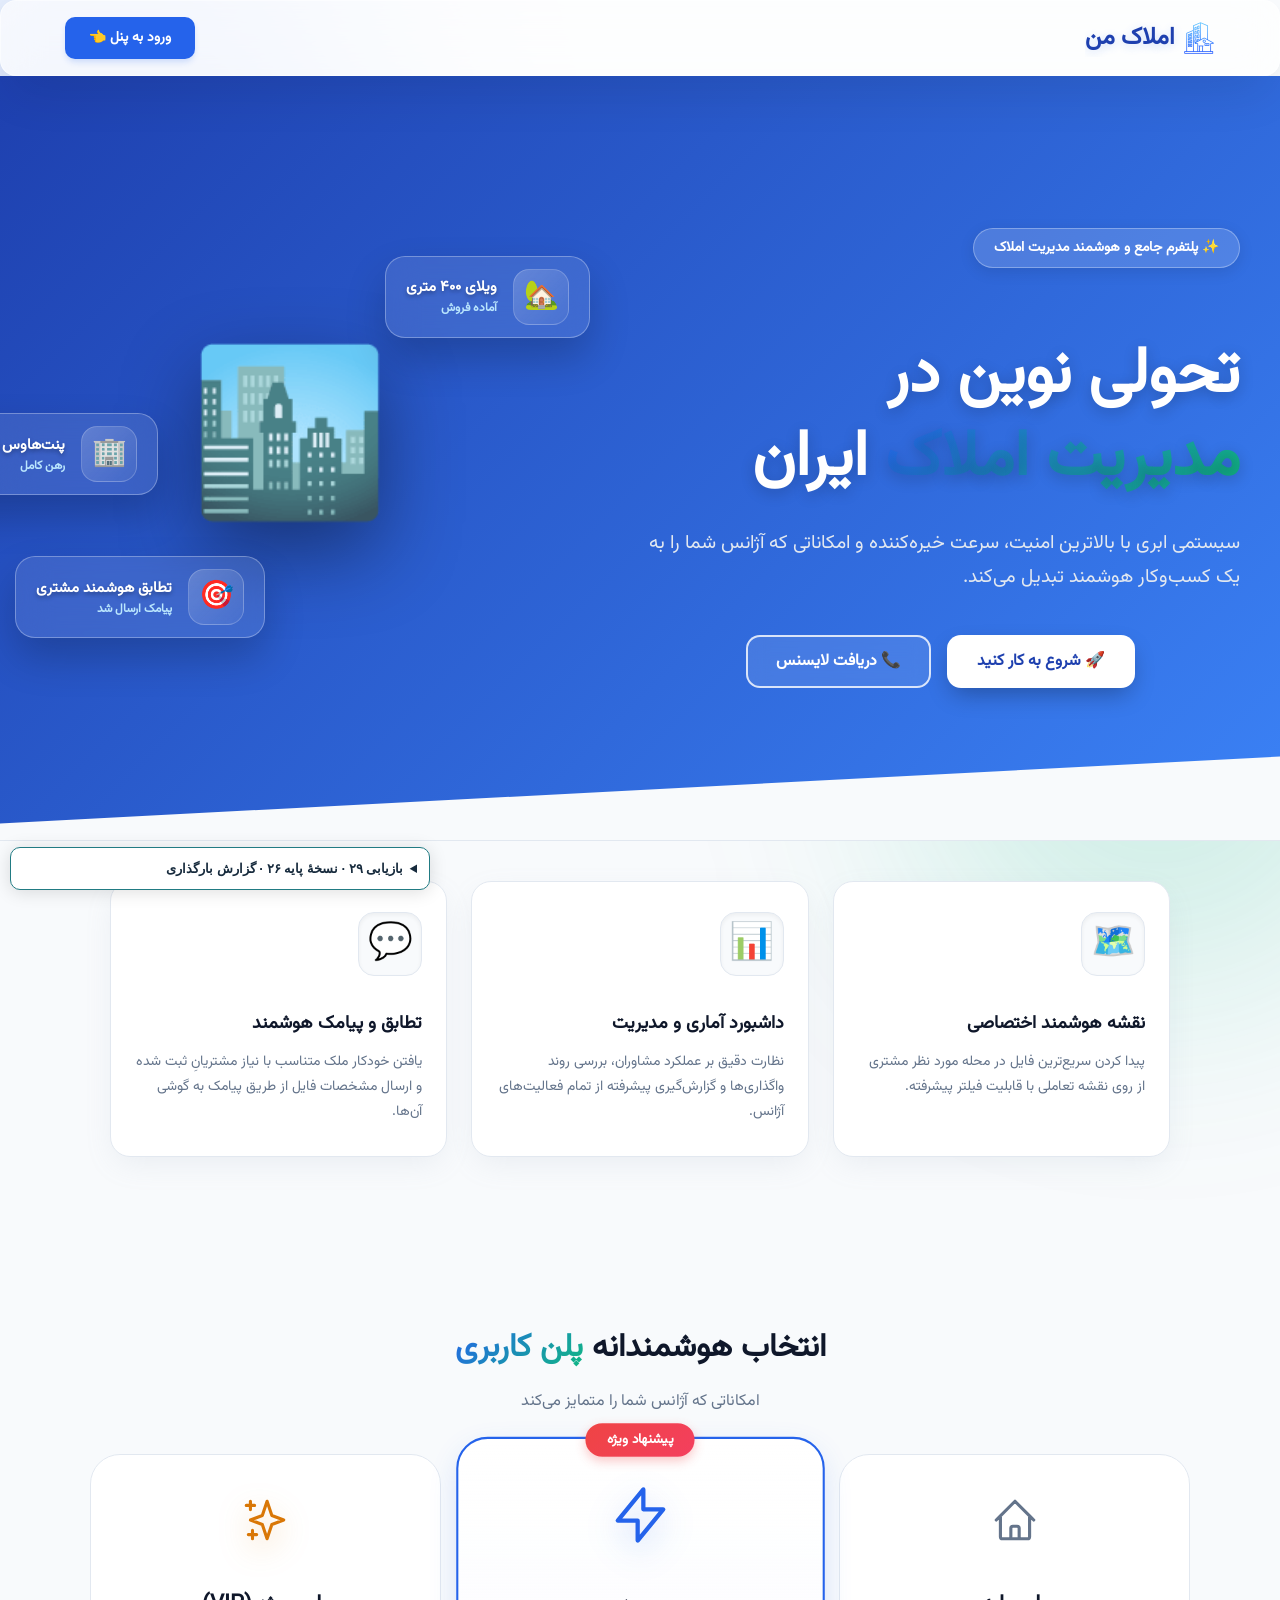
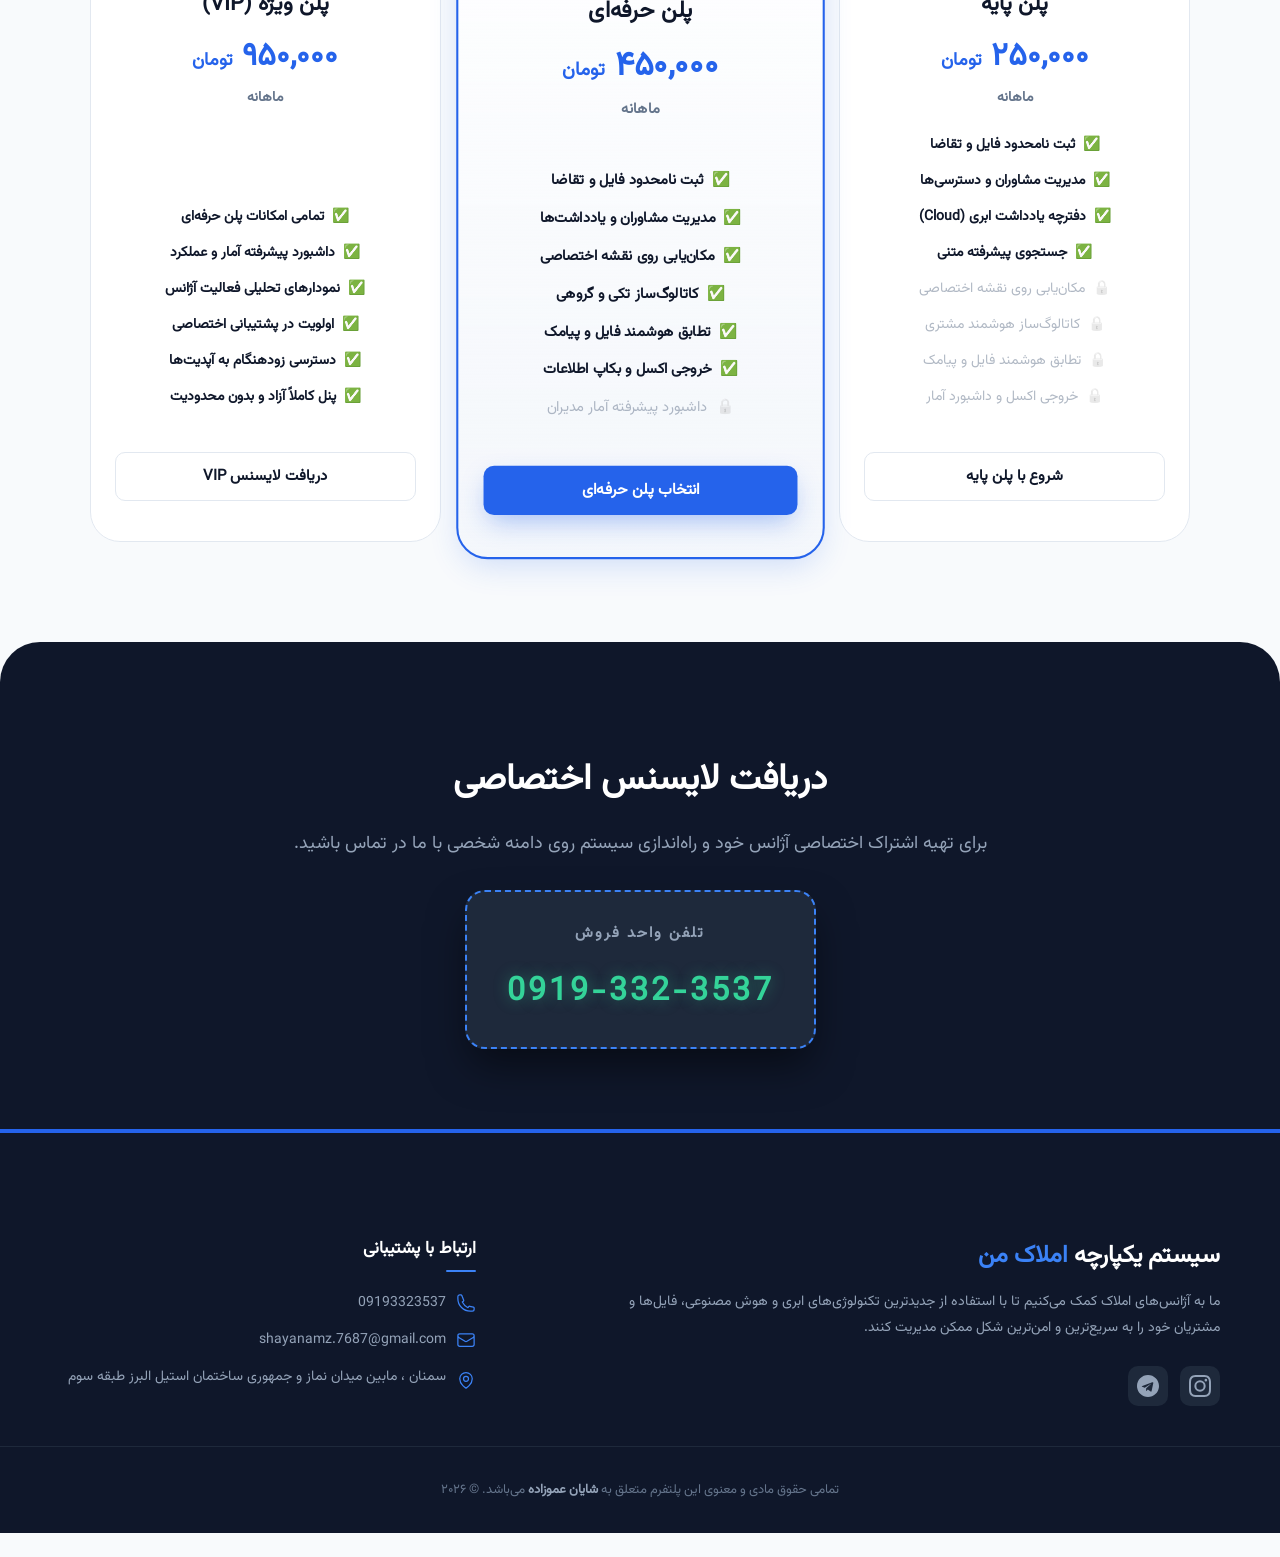
==== src/recover29.html @ f6b8687f "fix(recovery): restore fix26 and unblock startup from optional map resources Co-authored-by: arena-a" ====
<!DOCTYPE html>
<html lang="fa" dir="rtl">
<head>
    <meta charset="UTF-8">
    <meta name="viewport" content="width=device-width, initial-scale=1.0, maximum-scale=1.0, user-scalable=no">
    <title>املاک من — بازیابی ۲۹</title>
    <meta name="amlak-build" content="fix29-baseline26">
    <script>
/* Recovery 29: diagnostic boot support only. No server data or credentials are logged. */
(function () {
    'use strict';
    var backendVerified = false, messages = [], seen = {}, memory = {localStorage: {}, sessionStorage: {}}, mapPromise = null, mapRetryAt = 0;
    function clean(value) {
        return String(value || '').replace(/(?:sk-or-v\d-|hf_)[A-Za-z0-9_-]+/g, '[redacted]')
            .replace(/Bearer\s+[^\s]+/gi, 'Bearer [redacted]').replace(/eyJ[A-Za-z0-9_.-]{40,}/g, '[token redacted]').slice(0, 280);
    }
    function draw() {
        var out = document.getElementById('recovery29-log');
        if (out) out.textContent = (backendVerified ? 'نسخهٔ تازهٔ API بازیابی هم تأیید شد.\n' : '') + (messages.length ? messages.join('\n') : 'نسخهٔ بازیابی ۲۹ بارگذاری شده است. اگر خطایی رخ دهد، اینجا نمایش داده می‌شود.');
    }
    function report(value) {
        var message = clean(value);
        if (!message || seen[message]) return;
        seen[message] = true; messages.push(message); if (messages.length > 12) messages.shift();
        draw();
        var panel = document.getElementById('recovery29-panel'); if (panel) panel.open = true;
    }
    function store(area) {
        return {
            getItem: function (key) {
                if (Object.prototype.hasOwnProperty.call(memory[area], key)) return memory[area][key];
                try { return window[area].getItem(key); } catch (error) { report('حافظهٔ مرورگر در دسترس نیست؛ صفحه بدون آن ادامه می‌دهد.'); return null; }
            },
            setItem: function (key, value) {
                memory[area][key] = String(value);
                try { window[area].setItem(key, String(value)); } catch (error) { report('ذخیرهٔ مرورگر پر یا مسدود است؛ اطلاعات دریافتی همچنان نمایش داده می‌شود.'); }
            },
            removeItem: function (key) {
                memory[area][key] = null;
                try { window[area].removeItem(key); } catch (error) { report('حذف نشست مرورگر انجام نشد.'); }
            }
        };
    }
    var local = store('localStorage'), session = store('sessionStorage');
    function readObject(area, key) {
        var raw = (area === 'local' ? local : session).getItem(key);
        if (!raw) return null;
        try { var value = JSON.parse(raw); return value && typeof value === 'object' && !Array.isArray(value) ? value : null; }
        catch (error) { report('قالب نشست ذخیره‌شده نامعتبر بود؛ بدون پاک کردن داده‌ها، ورود دوباره لازم است.'); return null; }
    }
    function resource(kind, url, label) {
        return new Promise(function (resolve, reject) {
            var element = document.createElement(kind === 'css' ? 'link' : 'script'), settled = false;
            element.setAttribute('data-recovery29', 'managed');
            if (kind === 'css') { element.rel = 'stylesheet'; element.href = url; }
            else { element.async = true; element.src = url; }
            var timer = setTimeout(function () { finish(new Error('دریافت ' + label + ' طول کشید؛ بقیهٔ سایت مستقل از آن فعال می‌ماند.')); }, 10000);
            function finish(error) {
                if (settled) return; settled = true; clearTimeout(timer);
                if (error) { element.remove(); reject(error); } else resolve();
            }
            element.onload = function () { finish(); };
            element.onerror = function () { finish(new Error(label + ' دریافت نشد؛ بقیهٔ سایت مستقل از آن فعال می‌ماند.')); };
            document.head.appendChild(element);
        });
    }
    function optionalAssets() {
        // None of these resources may block parsing or the first visible page.
        Promise.all([
            resource('css', 'assets/jalalidatepicker.min.css?v=fix29', 'ظاهر تقویم'),
            resource('js', 'assets/jalalidatepicker.min.js?v=fix29', 'تقویم')
        ]).then(function () {
            if (window.jalaliDatepicker) window.jalaliDatepicker.startWatch({time: false, hasSecond: false});
        }).catch(function (error) { report(error.message); });
        resource('js', 'assets/chart.umd.js?v=fix29', 'نمودارها').then(function () {
            if (typeof window.renderDashboard === 'function') window.renderDashboard();
        }).catch(function (error) { report(error.message); });
    }
    function loadMap() {
        if (api.mapReady) return Promise.resolve();
        if (mapPromise) return mapPromise;
        if (Date.now() < mapRetryAt) return Promise.reject(new Error('سرویس نقشه در دسترس نیست؛ کمی بعد دوباره تلاش کنید.'));
        mapPromise = Promise.all([
            resource('css', 'https://static.neshan.org/sdk/leaflet/v1.9.4/neshan-sdk/v1.0.8/index.css', 'ظاهر نقشه'),
            resource('js', 'https://static.neshan.org/sdk/leaflet/v1.9.4/neshan-sdk/v1.0.8/index.js', 'سرویس نقشه')
        ]).then(function () {
            if (!window.L || !window.L.Map) throw new Error('سرویس نقشه آماده نیست.');
            api.mapReady = true;
        }).catch(function (error) { mapPromise = null; mapRetryAt = Date.now() + 60000; report(error.message); throw error; });
        return mapPromise;
    }
    function fetchText(url, options, action) {
        var limited = ['getData', 'loginManager', 'loginConsultant'].indexOf(action) !== -1;
        var controller = limited && typeof AbortController !== 'undefined' ? new AbortController() : null;
        if (controller) options.signal = controller.signal;
        var timer = controller ? setTimeout(function () { controller.abort(); }, 15000) : null;
        return fetch(url, options).then(function (response) {
            if (!response.ok) report('درخواست ' + action + ' → HTTP ' + response.status);
            if (response.headers.get('X-Amlak-Recovery') === 'fix29-baseline26') { backendVerified = true; draw(); }
            else if (response.ok) report('نشان نسخهٔ API بازیابی دریافت نشد؛ مسیر فایل جدید را بررسی کنید.');
            return response.text().then(function (text) { return {response: response, text: text}; });
        }).catch(function (error) {
            var reason = error && error.name === 'AbortError' ? 'سرور در ۱۵ ثانیه پاسخ کامل نداد.' : 'ارتباط با API برقرار نشد.';
            report(action + ': ' + reason);
            throw new Error(reason);
        }).finally(function () { if (timer) clearTimeout(timer); });
    }
    var api = window.AmlakRecovery = {report: report, local: local, session: session, readObject: readObject,
        optionalAssets: optionalAssets, loadMap: loadMap, mapReady: false, fetchText: fetchText};
    window.addEventListener('error', function (event) {
        if (event.message) report('خطای اجرای صفحه: ' + event.message);
        else if (event.target && event.target.getAttribute && event.target.getAttribute('data-recovery29') !== 'managed' && (event.target.tagName === 'SCRIPT' || (event.target.tagName === 'LINK' && event.target.rel === 'stylesheet'))) report('یکی از فایل‌های رابط دریافت نشد.');
    }, true);
    window.addEventListener('unhandledrejection', function (event) { report('خطای راه‌اندازی: ' + (event.reason && event.reason.message || event.reason)); });
    document.addEventListener('DOMContentLoaded', function () {
        draw();
        var button = document.getElementById('recovery29-copy');
        if (button) button.addEventListener('click', function () {
            var text = 'fix29 / baseline fix26\n' + location.pathname + '\n' + messages.join('\n');
            if (navigator.clipboard && navigator.clipboard.writeText) navigator.clipboard.writeText(text).catch(function () { report('گزارش را با عکس صفحه بفرستید.'); });
            else report('گزارش را با عکس صفحه بفرستید.');
        });
    });
})();

    </script>
    
    <!-- ⚡ اتصال به شناسنامه اپلیکیشن (PWA) -->
    <link rel="manifest" href="manifest.json" crossorigin="use-credentials">
    <!-- fix29: optional resource loaded without blocking startup -->
    <!-- fix29: optional resource loaded without blocking startup -->
    <!-- <link rel="stylesheet" href="https://cdnjs.cloudflare.com/ajax/libs/leaflet/1.9.4/leaflet.min.css" /> -->
    <!-- <script src="https://cdnjs.cloudflare.com/ajax/libs/leaflet/1.9.4/leaflet.min.js"></script> -->
    
    <!-- 🌐 اضافه شدن لینک فونت آنلاین (پشتیبان) برای اطمینان ۱۰۰٪ از لود شدن فونت زیبای وزیرمتن -->
    <!-- <link href="https://cdn.jsdelivr.net/gh/rastikerdar/vazirmatn@v33.0.0/Vazirmatn-font-face.css" rel="stylesheet" type="text/css" /> -->
<!-- ⚡ PWA & Apple iOS Meta Tags -->
    <meta name="theme-color" content="#1e40af">
    <meta name="apple-mobile-web-app-capable" content="yes">
    <meta name="apple-mobile-web-app-status-bar-style" content="black-translucent">
    <meta name="apple-mobile-web-app-title" content="املاک من">
    <link rel="apple-touch-icon" href="icon-192.png">
    <!--<link rel="stylesheet" href="style.css"> -->
    
    <!-- 🛡️ فراخوانی فونت ۱۰۰٪ لوکال (لینک‌های خارجی حذف شد) -->
    <style>
        @font-face {
            font-family: 'Vazirmatn';
            src: url('assets/Vazirmatn.woff2?v=fix29') format('woff2');
            font-weight: normal;
            font-style: normal;
            font-display: swap;
        }
    </style>
    
   <!-- <link rel="stylesheet" href="assets/leaflet.css" /> -->
    <!-- fix29: optional resource loaded without blocking startup -->

    <style>
        :root {
            --bg-body: #f8fafc; --bg-card: #ffffff; --text-main: #0f172a; --text-muted: #64748b;
            --border: #e2e8f0; --bg-input: #f1f5f9; --bg-header: #ffffff; --bg-nav: #ffffff;
            --bg-price: #f0fdf4; --border-price: #a7f3d0; --shadow-soft: rgba(148, 163, 184, 0.15);
            --primary: #2563eb; --primary-hover: #1d4ed8; --secondary: #10b981;
        }
        .dark {
            --bg-body: #0f172a; --bg-card: #1e293b; --text-main: #f8fafc; --text-muted: #94a3b8;
            --border: #334155; --bg-input: #0f172a; --bg-header: #1e293b; --bg-nav: #1e293b;
            --bg-price: #064e3b; --border-price: #047857; --shadow-soft: rgba(0, 0, 0, 0.4);
            --primary: #3b82f6; --primary-hover: #60a5fa; --secondary: #34d399;
        }
        * { box-sizing: border-box; -webkit-tap-highlight-color: transparent; }
        
        body, input, select, textarea, button { 
            font-family: 'Vazirmatn', Tahoma, system-ui, -apple-system, sans-serif !important; 
        }
        body { margin: 0; background: var(--bg-body); color: var(--text-main); transition: background-color 0.3s; padding-bottom: 90px; overflow-x: hidden; }
        
        .fade-in { animation: fadeIn 0.4s ease-out; }
        @keyframes fadeIn { from { opacity: 0; transform: translateY(15px); } to { opacity: 1; transform: translateY(0); } }
        .hidden { display: none !important; }
        /* ⚡ ارتفاع اجباری برای کادرهای نقشه تا نامرئی نمانند ⚡ */
#map {
    height: 350px !important;
    width: 100% !important;
    border-radius: 12px;
    margin: 15px 0;
    z-index: 1; /* جلوگیری از رفتن نقشه زیر مُدال */
    background-color: #f1f5f9;
}

#main-map-container {
    height: 65vh !important;
    min-height: 400px !important;
    width: 100% !important;
    border-radius: 12px;
    z-index: 1;
    background-color: #f1f5f9;
}
        /* =========================================
           🚀 لندینگ پیج (فوق مدرن و شیشه‌ای)
           ========================================= */
        .blob-bg { position: fixed; border-radius: 50%; filter: blur(120px); z-index: -1; opacity: 0.6; pointer-events: none; }
        .blob-1 { top: -10%; left: -10%; width: 500px; height: 500px; background: rgba(37, 99, 235, 0.3); }
        .blob-2 { bottom: -10%; right: -10%; width: 500px; height: 500px; background: rgba(16, 185, 129, 0.3); }
        
        .glass-panel { background: rgba(255, 255, 255, 0.7); backdrop-filter: blur(20px); -webkit-backdrop-filter: blur(20px); border: 1px solid rgba(255, 255, 255, 0.5); box-shadow: 0 25px 50px -12px rgba(0, 0, 0, 0.1); }
        .dark .glass-panel { background: rgba(30, 41, 59, 0.8); border: 1px solid rgba(255, 255, 255, 0.1); }
        .text-gradient { background: linear-gradient(135deg, #2563eb, #10b981); -webkit-background-clip: text; -webkit-text-fill-color: transparent; display: inline-block; }

        .landing-nav { display: flex; justify-content: space-between; align-items: center; padding: 16px 5%; position: sticky; top: 0; z-index: 50; flex-wrap: nowrap; gap: 10px; width: 100%; box-sizing: border-box; }
        .landing-nav .logo { font-size: clamp(16px, 4vw, 24px); font-weight: 900; color: #1e40af; display: flex; align-items: center; gap: 8px; text-shadow: 0 2px 10px rgba(37,99,235,0.2); white-space: nowrap; flex-shrink: 1; overflow: hidden; text-overflow: ellipsis; }
        .landing-nav .logo-icon { background: linear-gradient(135deg, #2563eb, #1e40af); color: white; width: 32px; height: 32px; border-radius: 10px; box-shadow: 0 4px 15px rgba(37,99,235,0.4); display: flex; align-items: center; justify-content: center; font-size: 16px; flex-shrink: 0; }
        
        .hero-section { min-height: 85vh; display: flex; align-items: center; justify-content: center; padding: 40px 20px; text-align: center; position: relative; background: linear-gradient(135deg, #1e40af 0%, #3b82f6 100%); overflow: hidden; }
        .hero-section::after { content: ''; position: absolute; bottom: -50px; left: 0; right: 0; height: 100px; background: var(--bg-body); transform: skewY(-3deg); }
        
        .hero-wrapper { display: flex; flex-direction: column; align-items: center; max-width: 1200px; width: 100%; margin: 0 auto; gap: 40px; z-index: 2; position: relative; }
        .hero-content { max-width: 600px; z-index: 2; color: white; }
        .hero-visuals { position: relative; width: 100%; max-width: 400px; height: 350px; display: flex; align-items: center; justify-content: center; margin-top: 20px; }
        
        @media (min-width: 992px) {
            .hero-wrapper { flex-direction: row; text-align: right; justify-content: space-between; }
            .hero-content { text-align: right; margin: 0; }
            .hero-buttons { justify-content: flex-start; }
            .hero-visuals { margin-top: 0; max-width: 500px; height: 450px; }
        }

        .real-estate-mockup { position: relative; width: 100%; height: 100%; display: flex; align-items: center; justify-content: center; }
        .mockup-center { position: relative; z-index: 2; animation: float 8s ease-in-out infinite; }
        .floating-badge { position: absolute; background: rgba(255,255,255,0.1); backdrop-filter: blur(16px); -webkit-backdrop-filter: blur(16px); border: 1px solid rgba(255,255,255,0.3); padding: 12px 20px; border-radius: 20px; display: flex; align-items: center; gap: 16px; color: white; box-shadow: 0 20px 40px rgba(0,0,0,0.2); z-index: 3; white-space: nowrap; }
        .badge-icon { font-size: 28px; background: linear-gradient(135deg, rgba(255,255,255,0.2), rgba(255,255,255,0.05)); width: 56px; height: 56px; display: flex; align-items: center; justify-content: center; border-radius: 16px; border: 1px solid rgba(255,255,255,0.2); }
        .badge-text { display: flex; flex-direction: column; text-align: right; }
        .badge-text strong { font-size: 15px; font-weight: 900; text-shadow: 0 2px 4px rgba(0,0,0,0.3); }
        .badge-text span { font-size: 12px; color: #bae6fd; font-weight: bold; }
        
        .badge-1 { top: 5%; right: -10%; }
        .badge-2 { bottom: 10%; left: -5%; }
        .badge-3 { top: 40%; left: -20%; }
        @media (max-width: 480px) {
            .badge-1 { top: 0%; right: -5%; transform: scale(0.85); }
            .badge-2 { bottom: 5%; left: 0%; transform: scale(0.85); }
            .badge-3 { top: 35%; left: -10%; transform: scale(0.85); }
        }
        
        .float-anim { animation: float 6s ease-in-out infinite; }
        .delay-1 { animation-delay: -2s; }
        .delay-2 { animation-delay: -4s; }
        @keyframes float { 0% { transform: translateY(0px); } 50% { transform: translateY(-15px); } 100% { transform: translateY(0px); } }

        .hero-badge { display: inline-flex; align-items: center; gap: 8px; padding: 8px 20px; border-radius: 30px; background: rgba(255, 255, 255, 0.15); border: 1px solid rgba(255, 255, 255, 0.3); color: #ffffff; font-weight: bold; font-size: 14px; margin-bottom: 24px; box-shadow: 0 4px 15px rgba(0,0,0,0.1); }
        .hero-content h1 { font-size: clamp(2.2rem, 5vw, 4rem); font-weight: 900; margin-bottom: 24px; line-height: 1.3; color: #ffffff; text-shadow: 0 4px 15px rgba(0,0,0,0.2); }
        .hero-content p { font-size: clamp(1rem, 3vw, 1.2rem); line-height: 1.8; margin-bottom: 40px; color: #e2e8f0; }
        .hero-buttons { display: flex; justify-content: center; gap: 16px; flex-wrap: wrap; }
        
        .btn-hero-primary { background: #ffffff; color: #1e40af; border: none; padding: 14px 30px; border-radius: 14px; font-size: 16px; font-weight: bold; cursor: pointer; transition: all 0.3s ease; box-shadow: 0 10px 25px -5px rgba(0, 0, 0, 0.3); display: inline-flex; align-items: center; justify-content: center; gap: 8px; white-space: nowrap !important; flex-shrink: 0; }
        .btn-hero-primary:hover { transform: translateY(-3px); box-shadow: 0 15px 30px -5px rgba(0, 0, 0, 0.4); background: #f8fafc; }
        .btn-hero-secondary { background: rgba(255, 255, 255, 0.1); color: #ffffff; border: 2px solid rgba(255, 255, 255, 0.8); padding: 12px 28px; border-radius: 14px; font-size: 16px; font-weight: bold; cursor: pointer; transition: all 0.3s ease; display: inline-flex; align-items: center; justify-content: center; gap: 8px; white-space: nowrap !important; flex-shrink: 0; backdrop-filter: blur(10px); }
        .btn-hero-secondary:hover { background: #ffffff; color: #1e40af; border-color: #ffffff; transform: translateY(-3px); }

        .feature-grid { display: grid; grid-template-columns: repeat(auto-fit, minmax(280px, 1fr)); gap: 24px; max-width: 1100px; margin: 40px auto 80px; padding: 0 20px; position: relative; z-index: 10; }
        .feature-card { background: var(--bg-card); padding: 30px 24px; border-radius: 20px; border: 1px solid var(--border); box-shadow: 0 10px 30px -5px var(--shadow-soft); transition: all 0.3s; text-align: right; }
        .feature-card:hover { transform: translateY(-8px); box-shadow: 0 20px 40px -5px var(--shadow-soft); border-color: rgba(37,99,235,0.3); }
        .feature-card .f-icon { font-size: 36px; margin-bottom: 16px; display: inline-flex; align-items: center; justify-content: center; background: #f8fafc; width: 64px; height: 64px; border-radius: 16px; box-shadow: inset 0 2px 4px rgba(0,0,0,0.05); border: 1px solid var(--border); }
        .feature-card h3 { font-size: 18px; font-weight: 800; color: var(--text-main); margin-bottom: 12px; }
        .feature-card p { font-size: 14px; color: var(--text-muted); line-height: 1.8; margin: 0; }
        .contact-section { padding: 80px 20px; text-align: center; background: #0f172a; color: white; border-radius: 40px 40px 0 0; position: relative; }
        .contact-card { display: inline-block; margin-top: 30px; padding: 30px 40px; background: #1e293b; border: 2px dashed #3b82f6; border-radius: 20px; box-shadow: 0 20px 40px -5px rgba(0,0,0,0.5); transition: 0.3s; }
        .contact-card:hover { transform: scale(1.05); border-color: #10b981; }
        .phone-number { font-size: clamp(24px, 6vw, 32px); font-weight: 900; color: #34d399; letter-spacing: 3px; display: inline-block; margin-top: 10px; text-shadow: 0 0 15px rgba(52,211,153,0.4); white-space: nowrap; direction: ltr; }

        /* =========================================
           🛠️ استایل‌های داخل پنل (استاندارد و حرفه‌ای)
           ========================================= */
        .btn-modern { width: 100%; background: var(--primary); color: white; border: none; padding: 12px 20px; border-radius: 10px; font-size: 15px; font-weight: bold; cursor: pointer; transition: all 0.2s ease; box-shadow: 0 4px 6px -1px rgba(37, 99, 235, 0.2); display: inline-flex; align-items: center; justify-content: center; gap: 8px; white-space: nowrap !important;}
        .btn-modern:hover { background: var(--primary-hover); transform: translateY(-1px); box-shadow: 0 6px 12px -2px rgba(37, 99, 235, 0.3); }
        .btn-modern-outline { background: transparent; color: var(--text-main); border: 1px solid var(--border); box-shadow: none; }
        .btn-modern-outline:hover { background: var(--bg-input); border-color: #cbd5e1; transform: translateY(-1px); }
        .btn-modern-success { background: var(--secondary); box-shadow: 0 4px 6px -1px rgba(16, 185, 129, 0.2); }
        .btn-modern-success:hover { background: #059669; box-shadow: 0 6px 12px -2px rgba(16, 185, 129, 0.3); }

        /* فرم‌های ورود */
        .auth-container { min-height: 100vh; display: flex; align-items: center; justify-content: center; padding: 20px; position: relative; z-index: 10; }
        .auth-card { padding: 32px 24px; border-radius: 20px; width: 100%; max-width: 420px; text-align: center; position: relative; z-index: 10; }
        .auth-logo { font-size: 48px; margin-bottom: 16px; display: inline-flex; background: transparent; box-shadow: none; padding: 0; width: 80px; height: 80px; justify-content: center; align-items: center; margin: 0 auto 16px auto;}
        .auth-tabs { display: flex; background: var(--bg-input); border-radius: 12px; padding: 6px; margin-bottom: 24px; border: 1px solid var(--border); }
        .auth-tab { flex: 1; padding: 10px; border: none; background: none; border-radius: 8px; font-weight: bold; font-size: 14px; color: var(--text-muted); cursor: pointer; transition: all 0.2s ease; }
        .auth-tab.active { background: var(--bg-card); color: var(--primary); box-shadow: 0 2px 6px var(--shadow-soft); }

        .form-group { margin-bottom: 16px; text-align: right; }
        .form-group label { display: block; font-size: 13px; color: var(--text-main); margin-bottom: 6px; font-weight: bold; }
        .input-wrapper { position: relative; width: 100%; }
        .input-icon { position: absolute; right: 12px; top: 50%; transform: translateY(-50%); font-size: 16px; opacity: 0.6; pointer-events: none; }
        
        input, select, textarea { 
            width: 100%; padding: 12px; border: 1px solid var(--border); border-radius: 10px; 
            background: var(--bg-input); color: var(--text-main); font-size: 14px; outline: none; transition: all 0.2s ease; 
        }
        .input-wrapper input, .input-wrapper select { padding-right: 36px !important; padding-left: 12px !important; }
        input:focus, select:focus, textarea:focus { border-color: var(--primary); background: var(--bg-card); box-shadow: 0 0 0 3px rgba(37, 99, 235, 0.1); }
        input[type=number]::-webkit-inner-spin-button { -webkit-appearance: none; margin: 0; }
        input::placeholder, textarea::placeholder { letter-spacing: normal !important; font-family: 'Vazirmatn', Tahoma, sans-serif !important; }

        /* هدر اصلی برنامه */
        header { background: rgba(255,255,255,0.9); backdrop-filter: blur(10px); -webkit-backdrop-filter: blur(10px); border-bottom: 1px solid var(--border); position: sticky; top: 0; z-index: 40; }
        .dark header { background: rgba(15,23,42,0.9); border-bottom: 1px solid rgba(255,255,255,0.1); }
        .header-content { display: flex; justify-content: space-between; align-items: center; max-width: 1200px; margin: 0 auto; padding: 12px 16px; }
        .header-title { font-size: 18px; font-weight: bold; color: var(--text-main); margin: 0; display: flex; align-items: center; gap: 8px; }
        .agency-badge { background: var(--bg-input); border: 1px solid var(--border); padding: 4px 12px; border-radius: 8px; display: flex; flex-direction: column; align-items: flex-start; }
        .icon-btn { background: transparent; border: none; color: var(--text-main); width: 36px; height: 36px; border-radius: 10px; display: flex; align-items: center; justify-content: center; cursor: pointer; font-size: 16px; transition: 0.2s; flex-shrink: 0; }
        .icon-btn:hover { background: var(--border); transform: translateY(-1px); }
        .header-actions { display: flex !important; flex-direction: row !important; gap: 10px; align-items: center; flex-wrap: nowrap !important; justify-content: flex-end; }

        /* منوی پایین */
        nav { position: fixed; bottom: 0; left: 0; right: 0; background: rgba(255,255,255,0.95); backdrop-filter: blur(10px); border-top: 1px solid var(--border); z-index: 40; padding-bottom: env(safe-area-inset-bottom); }
        .dark nav { background: rgba(30,41,59,0.95); }
        .nav-container { display: flex; justify-content: space-around; align-items: flex-end; padding: 8px 2px; max-width: 800px; margin: 0 auto; gap: 2px; }
        .nav-item { flex: 1; min-width: 0; display: flex; flex-direction: column; align-items: center; justify-content: flex-end; background: none; border: none; color: var(--text-muted); padding: 6px 0; border-radius: 12px; transition: 0.2s; cursor: pointer; }
        .nav-item span.icon { font-size: 20px; margin-bottom: 4px; transition: transform 0.2s; display: flex; flex-direction: row; white-space: nowrap; justify-content: center; }
        .nav-item span.text { font-size: 10px; font-weight: bold; white-space: nowrap; letter-spacing: -0.5px; }
        .nav-item.active { color: var(--primary); }
        .nav-item.active span.icon { transform: translateY(-2px); }
      /* دکمه شناور مرکزی (FAB) */
        .nav-fab { width: 56px; height: 56px; background: linear-gradient(135deg, var(--primary), var(--secondary)); border-radius: 50%; display: flex; align-items: center; justify-content: center; box-shadow: 0 10px 20px rgba(37,99,235,0.4); transform: translateY(-20px); border: 4px solid var(--bg-card); transition: 0.3s; flex-shrink: 0; margin: 0 auto; }
        .nav-fab:hover { transform: translateY(-22px) scale(1.05); box-shadow: 0 15px 25px rgba(37,99,235,0.5); }
        .nav-fab span { font-size: 24px !important; margin: 0 !important; color: white !important;}
        
        /* ⚡ منوی افزودن (حالت پیش‌فرض برای گوشی: کشویی از پایین) */
        .action-sheet { 
            background: var(--bg-card); 
            position: absolute; 
            bottom: 0; 
            left: 0; 
            right: 0; 
            width: 100%;
            margin: 0;
            border-radius: 24px 24px 0 0; 
            padding: 24px; 
            box-shadow: 0 -10px 40px rgba(0,0,0,0.1); 
            transform: translateY(100%); 
            opacity: 1;
            transition: all 0.3s cubic-bezier(0.175, 0.885, 0.32, 1.275); 
            z-index: 1000; 
        }
        .modal-overlay.show-sheet .action-sheet { 
            transform: translateY(0); 
        }

        /* ⚡ استایل مخصوص دسکتاپ ویندوز/لپ‌تاپ (وسط‌چین و شیک) */
        @media (min-width: 768px) {
            .action-sheet { 
                position: relative; 
                width: 90%; 
                max-width: 420px; 
                border-radius: 24px; 
                box-shadow: 0 20px 50px rgba(0,0,0,0.2); 
                transform: scale(0.9) translateY(20px); 
                opacity: 0;
            }
            .modal-overlay.show-sheet .action-sheet { 
                transform: scale(1) translateY(0); 
                opacity: 1;
            }
        }

        /* لایوت‌های داخلی */
        .app-container { display: flex; flex-direction: column; padding: 16px; max-width: 1200px; margin: 0 auto; min-height: calc(100vh - 70px); }
        main { flex: 1 1 0%; width: 100%; min-width: 0; display: flex; flex-direction: column; }
        .form-card { background: var(--bg-card); border-radius: 16px; padding: 20px; box-shadow: 0 2px 8px rgba(0,0,0,0.04); border: 1px solid var(--border); margin: 0 auto 24px; max-width: 800px; width: 100%; }
        .tools-card { background: var(--bg-card); padding: 16px; border-radius: 16px; box-shadow: 0 2px 8px rgba(0,0,0,0.04); border: 1px solid var(--border); margin-bottom: 20px; }
        
        /* کارت‌های املاک */
        #properties-container, #demands-container, #guest-search-container, #guest-agencies-container { display: grid; grid-template-columns: 1fr; gap: 16px; }
        .property-card { background: var(--bg-card); border-radius: 16px; border: 1px solid var(--border); overflow: hidden; box-shadow: 0 2px 8px rgba(0,0,0,0.04); transition: 0.3s; display: flex; flex-direction: column; }
        .property-card:hover { transform: translateY(-3px); box-shadow: 0 8px 16px rgba(0,0,0,0.08); border-color: rgba(37,99,235,0.2); }
        .property-card.sold { opacity: 0.75; filter: grayscale(20%); }
        .property-card.vip-card { border: 2px solid #fbbf24; box-shadow: 0 4px 12px rgba(251, 191, 36, 0.15); }
        .card-header { background: var(--bg-input); padding: 12px 16px; border-bottom: 1px solid var(--border); display: flex; justify-content: space-between; align-items: center; flex-wrap: wrap; gap:8px;}
        .tags-container { display: flex; gap: 6px; flex-wrap: wrap; align-items: center; }
        .tag { padding: 4px 8px; border-radius: 6px; font-size: 11px; font-weight: bold; }
        .tag-sell { background: #dcfce7; color: #166534; }
        .tag-rent { background: #e0e7ff; color: #4338ca; }
        .tag-exchange { background: #fef08a; color: #854d0e; }
        .tag-partner { background: #ffedd5; color: #9a3412; }
        .tag-status-sold { background: #fee2e2; color: #991b1b; }
        .tag-demand { background: #e0f2fe; color: #0369a1; }
        .tag-vip { background: #fef3c7; color: #b45309; }
        
        .card-actions { display: flex; gap: 8px; flex-wrap: wrap; justify-content: flex-end;}
        .action-btn { background: var(--bg-card); color: var(--text-muted); border: 1px solid transparent; font-size: 16px; cursor: pointer; padding: 8px 12px; border-radius: 10px; transition: all 0.2s ease; display: flex; align-items: center; justify-content: center; box-shadow: 0 2px 5px var(--shadow-soft); font-family: 'Vazirmatn', sans-serif;}
        .action-btn:hover { background: var(--bg-input); border-color: var(--border); color: var(--primary); transform: translateY(-2px); box-shadow: 0 5px 10px var(--shadow-soft);}
        
        .card-body { padding: 16px; display: flex; flex-direction: column; flex: 1; }
        .card-title { font-size: 16px; font-weight: bold; margin: 0 0 12px 0; color: var(--text-main); display: flex; align-items: center; justify-content: space-between; gap: 8px; flex-wrap: wrap;}
        .card-meta { font-size: 12px; color: var(--text-muted); display: flex; gap: 8px; margin-bottom: 16px; flex-wrap: wrap; }
        .card-meta span { background: var(--bg-input); padding: 4px 8px; border-radius: 6px; border: 1px solid var(--border); font-weight: bold; }
        .card-prices { background: var(--bg-price); padding: 12px; border-radius: 10px; border: 1px dashed var(--border-price); margin-bottom: 16px; }
        .price-line { display: flex; justify-content: space-between; margin-bottom: 8px; font-size: 13px; font-weight: bold; }
        .price-value { color: var(--primary); font-size: 15px; font-weight: 900; }
        .card-desc { font-size: 13px; color: var(--text-muted); background: var(--bg-input); padding: 12px; border-radius: 8px; border: 1px solid var(--border); line-height: 1.6; margin-bottom: 12px; }

        .empty-state { display: flex !important; flex-direction: column !important; align-items: center !important; justify-content: center !important; text-align: center !important; padding: 60px 20px; color: var(--text-muted); grid-column: 1 / -1 !important; width: 100% !important; margin: 0 auto; }
        .empty-state span { font-size: 56px; margin-bottom: 16px; opacity: 0.5; display: block; }

        /* پاپ‌آپ‌ها */
        .modal-overlay { position: fixed; inset: 0; background: rgba(15, 23, 42, 0.7); backdrop-filter: blur(4px); display: flex; align-items: center; justify-content: center; z-index: 100; }
        .modal-box { background: var(--bg-card); border-radius: 20px; width: 90%; max-width: 400px; padding: 24px; box-shadow: 0 20px 25px -5px rgba(0,0,0,0.3); border: 1px solid var(--border); }
        .modal-title { font-size: 18px; font-weight: bold; color: var(--text-main); margin: 0 0 12px 0; display: flex; align-items: center; gap: 8px; }
        
        .gallery-modal { background: rgba(15, 23, 42, 0.95); flex-direction: column; z-index: 1000; }
        .gallery-img-container { flex: 1; display: flex; align-items: center; justify-content: center; width: 100%; padding: 20px; }
        .gallery-img-container img { max-width: 100%; max-height: 80vh; border-radius: 12px; object-fit: contain; box-shadow: 0 10px 30px rgba(0,0,0,0.5); }
        .gallery-controls { display: flex; gap: 20px; padding: 20px; width: 100%; justify-content: center; background: rgba(0,0,0,0.5); }
        .btn-gallery-close { position: absolute; top: 20px; right: 20px; background: rgba(255,255,255,0.1); border: none; color: white; font-size: 30px; width: 45px; height: 45px; border-radius: 50%; cursor: pointer; display: flex; align-items: center; justify-content: center; transition: 0.2s; }
        .btn-gallery-close:hover { background: #ef4444; transform: rotate(90deg); }

        .toast { position: fixed; bottom: 90px; left: 50%; transform: translateX(-50%) translateY(100px); background: #1e293b; color: white; padding: 12px 24px; border-radius: 20px; font-size: 13px; font-weight: bold; opacity: 0; transition: 0.4s cubic-bezier(0.68, -0.55, 0.265, 1.55); z-index: 9999; box-shadow: 0 10px 15px rgba(0,0,0,0.2); border: 1px solid #334155; }
        .toast.show { transform: translateX(-50%) translateY(0); opacity: 1; }

        /* متفرقه فرم‌ها */
        .deal-group { display: flex; background: var(--bg-input); border: 1px solid var(--border); padding: 4px; border-radius: 10px; }
        .deal-btn { flex: 1; padding: 10px; border: none; background: none; border-radius: 8px; font-size: 13px; color: var(--text-muted); cursor: pointer; font-weight: bold; transition: 0.2s; }
        .deal-btn.active { background: var(--bg-card); color: var(--primary); box-shadow: 0 2px 4px var(--shadow-soft); }
        
        .checkbox-group { display: flex; gap: 16px; align-items: center; background: rgba(245, 158, 11, 0.05); padding: 12px; border-radius: 10px; border: 1px solid rgba(245, 158, 11, 0.2); margin-top: 8px; flex-wrap: wrap; }
        .checkbox-label { display: flex; align-items: center; gap: 8px; cursor: pointer; font-size: 14px; font-weight: bold; color: var(--text-main); user-select: none; }
        .checkbox-label input[type="checkbox"] { width: 18px; height: 18px; cursor: pointer; accent-color: var(--primary); margin: 0; }

        .card-images { display: flex; gap: 8px; overflow-x: auto; padding-bottom: 8px; margin-top: auto; }
        .card-images img { height: 70px; width: 70px; object-fit: cover; border-radius: 8px; border: 1px solid var(--border); flex-shrink: 0; cursor: pointer; transition: 0.2s;}
        .card-images img:hover { transform: scale(1.05); }

        .grid-2 { display: grid; grid-template-columns: 1fr; gap: 16px; margin-bottom: 16px; }
        .filters-grid { display: grid; grid-template-columns: repeat(auto-fit, minmax(140px, 1fr)); gap: 12px; margin-bottom: 16px; }

        @media (min-width: 640px) {
            .grid-2 { grid-template-columns: 1fr 1fr; }
            #properties-container, #demands-container, #guest-search-container { grid-template-columns: repeat(auto-fill, minmax(320px, 1fr)); }
            #guest-agencies-container { grid-template-columns: repeat(auto-fill, minmax(300px, 1fr)); }
            .form-card { padding: 24px; }
        }
        @media (min-width: 768px) {
            body { padding-bottom: 24px; }
            .app-container { flex-direction: row !important; align-items: flex-start; padding: 24px 16px; gap: 24px; }
            nav { position: sticky; top: 90px; width: 240px; background: var(--bg-card); border: 1px solid var(--border); border-radius: 16px; box-shadow: 0 4px 6px -1px var(--shadow-soft); padding: 16px; flex-shrink: 0; }
            .nav-container { flex-direction: column; gap: 8px; }
            .nav-item { flex-direction: row !important; justify-content: flex-start; align-items: center !important; padding: 12px 16px; gap: 12px; width: 100%; border-radius: 12px; }
            .nav-item span.icon { margin: 0; font-size: 20px; }
            .nav-item span.text { font-size: 14px; }
            main { width: auto; }
          /* ⚡ استایل اختصاصی دکمه افزودن برای ویندوز/دسکتاپ */
        #tab-add-center { flex: none !important; width: 100%; padding: 0 !important; margin: 16px 0; }
        .nav-fab { width: 100%; height: 48px; border-radius: 12px; transform: none; border: none; margin: 0; box-shadow: 0 4px 15px rgba(37, 99, 235, 0.3); }
        .nav-fab:hover { transform: translateY(-2px); box-shadow: 0 6px 20px rgba(37, 99, 235, 0.4); }
        .nav-fab::after { content: "افزودن فایل یا تقاضا"; color: white; font-size: 14px; font-weight: bold; margin-right: 8px; font-family: 'Vazirmatn', Tahoma, sans-serif; }
        }
      /* ⚡ استایل‌های لیست فشرده (Compact Mode) */
        .compact-card { padding: 16px; cursor: pointer; transition: 0.2s; display: flex; flex-direction: column; gap: 10px; border-right: 4px solid var(--primary); }
        .compact-card:hover { background: var(--bg-input); transform: translateX(-5px); }
        .compact-header { display: flex; justify-content: space-between; align-items: center; font-size: 14px; font-weight: 900; color: var(--text-main); }
        .compact-meta { font-size: 12px; color: var(--text-muted); display: flex; justify-content: space-between; font-weight: bold; }
    </style>
</head>
<body>
    <details id="recovery29-panel" style="position:fixed;left:10px;bottom:10px;z-index:20000;max-width:calc(100vw - 20px);width:420px;background:#fff;color:#172b3d;border:1px solid #217b83;border-radius:10px;padding:9px 12px;box-shadow:0 2px 18px #0002;font:13px/1.8 Tahoma,sans-serif;direction:rtl;">
        <summary style="cursor:pointer;font-weight:bold;">بازیابی ۲۹ · نسخهٔ پایه ۲۶ · گزارش بارگذاری</summary>
        <pre id="recovery29-log" style="white-space:pre-wrap;overflow-wrap:anywhere;max-height:190px;overflow:auto;font:12px/1.9 Tahoma,sans-serif;">در حال راه‌اندازی صفحه؛ این نسخه منتظر سرویس نقشه نمی‌ماند.</pre>
        <button id="recovery29-copy" type="button" style="padding:5px 10px;cursor:pointer;">کپی گزارش بدون اطلاعات حساب</button>
        <noscript>اجرای جاوااسکریپت مرورگر غیرفعال است.</noscript>
    </details>


    <div class="blob-bg blob-1"></div>
    <div class="blob-bg blob-2"></div>

    <!-- ⚡ لندینگ پیج -->
    <div id="landing-view" class="landing-container fade-in hidden">
        <nav class="landing-nav glass-panel">
            <div class="logo"><span class="logo-icon" style="background:transparent; box-shadow:none;"><img src="assets/logo.png" alt="logo" style="width:100%; height:100%; object-fit:contain;" onerror="this.onerror=null; this.parentNode.innerHTML='🏢';"></span> املاک من</div>
            <button onclick="goToAuth()" class="btn-modern" style="width: max-content; min-width: 130px; padding: 10px 20px; font-size: 14px; white-space: nowrap !important; flex-shrink: 0;">ورود به پنل 👈</button>
        </nav>
        
        <header class="hero-section">
            <div class="hero-wrapper">
                <div class="hero-content">
                    <div class="hero-badge">✨ پلتفرم جامع و هوشمند مدیریت املاک</div>
                    <h1>تحولی نوین در <span class="text-gradient">مدیریت املاک</span> ایران</h1>
                    <p>سیستمی ابری با بالاترین امنیت، سرعت خیره‌کننده و امکاناتی که آژانس شما را به یک کسب‌وکار هوشمند تبدیل می‌کند.</p>
                    <div class="hero-buttons">
                        <button onclick="goToAuth()" class="btn-hero-primary">🚀 شروع به کار کنید</button>
                        <button onclick="scrollToContact()" class="btn-hero-secondary">📞 دریافت لایسنس</button>
                    </div>
                </div>
                
                <div class="hero-visuals">
                    <div class="real-estate-mockup">
                        <div class="floating-badge badge-1 float-anim">
                            <div class="badge-icon">🏡</div>
                            <div class="badge-text">
                                <strong>ویلای ۴۰۰ متری</strong>
                                <span>آماده فروش</span>
                            </div>
                        </div>
                        <div class="floating-badge badge-2 float-anim delay-1">
                            <div class="badge-icon">🎯</div>
                            <div class="badge-text">
                                <strong>تطابق هوشمند مشتری</strong>
                                <span>پیامک ارسال شد</span>
                            </div>  
                       </div>
                        <div class="floating-badge badge-3 float-anim delay-2">
                            <div class="badge-icon">🏢</div>
                            <div class="badge-text">
                                <strong>پنت‌هاوس نیاوران</strong>
                                <span>رهن کامل</span>
                            </div>
                        </div>
                        <div class="mockup-center">
                            <span style="font-size: 160px; filter: drop-shadow(0 30px 40px rgba(0,0,0,0.4)); display: block; transform: translateY(-10px);">🏙️</span>
                        </div>
                    </div>
                </div>
            </div>
        </header>
        
        <div class="feature-grid">
            <div class="feature-card">
                <div class="f-icon">🗺️</div>
                <h3>نقشه هوشمند اختصاصی</h3>
                <p>پیدا کردن سریع‌ترین فایل در محله مورد نظر مشتری از روی نقشه تعاملی با قابلیت فیلتر پیشرفته.</p>
            </div>
            
            <div class="feature-card">
                <div class="f-icon">📊</div>
                <h3>داشبورد آماری و مدیریت</h3>
                <p>نظارت دقیق بر عملکرد مشاوران، بررسی روند واگذاری‌ها و گزارش‌گیری پیشرفته از تمام فعالیت‌های آژانس.</p>
            </div>
            
            <div class="feature-card">
                <div class="f-icon">💬</div>
                <h3>تطابق و پیامک هوشمند</h3>
                <p>یافتن خودکار ملک متناسب با نیاز مشتریانِ ثبت شده و ارسال مشخصات فایل از طریق پیامک به گوشی آن‌ها.</p>
            </div>
        </div>
<style>
.pricing-section { padding: 60px 20px; text-align: center; position: relative; z-index: 10; }
.pricing-grid { display: grid; grid-template-columns: repeat(auto-fit, minmax(280px, 1fr)); gap: 24px; max-width: 1100px; margin: 40px auto; align-items: stretch; }

/* 💎 کارت پایه با انیمیشن نرم */
.plan-card { 
    background: var(--bg-card); 
    padding: 40px 24px; 
    border-radius: 30px; 
    border: 1px solid var(--border); 
    position: relative; 
    transition: all 0.4s cubic-bezier(0.23, 1, 0.32, 1); 
    display: flex; 
    flex-direction: column; 
    align-items: center; 
}

/* ⚡ انیمیشن هاور نامحسوس برای پلن‌های غیرمحبوب */
.plan-card:not(.popular):hover { 
    transform: translateY(-8px); 
    box-shadow: 0 15px 30px -5px rgba(0, 0, 0, 0.6), 0 0 15px rgba(100, 116, 139, 0.15); 
    border-color: #475569; 
}

/* 👑 افکت طعمه و هاور برای پلن حرفه‌ای */
.plan-card.popular { 
    border: 2px solid var(--primary); 
    transform: scale(1.05); 
    box-shadow: 0 10px 30px -5px rgba(37, 99, 235, 0.2); 
    background: linear-gradient(180deg, var(--bg-card) 0%, rgba(37, 99, 235, 0.02) 100%);
    z-index: 2;
}

.plan-card.popular:hover { 
    transform: scale(1.08) translateY(-8px); 
    box-shadow: 0 25px 60px -10px rgba(37, 99, 235, 0.5); 
}

.plan-card:last-child:hover { 
    border-color: #d97706; 
    box-shadow: 0 20px 40px -10px rgba(217, 119, 6, 0.3); 
}

.plan-badge { 
    position: absolute; top: -15px; background: linear-gradient(135deg, #ef4444, #f43f5e); color: white; 
    padding: 6px 20px; border-radius: 20px; font-size: 13px; font-weight: 900; box-shadow: 0 4px 10px rgba(239, 68, 68, 0.3);
}

.plan-icon { margin-bottom: 20px; display: flex; justify-content: center; align-items: center; transition: transform 0.4s; }
.plan-card:hover .plan-icon { transform: rotate(5deg) scale(1.05); }

.plan-name { font-size: 22px; font-weight: 900; margin-bottom: 10px; color: var(--text-main); }
.plan-price { font-size: 32px; font-weight: 900; color: var(--primary); margin-bottom: 5px; }
.plan-period { font-size: 14px; color: var(--text-muted); margin-bottom: 25px; font-weight: bold; }

.plan-features { list-style: none; padding: 0; margin: 0 0 30px 0; text-align: center; width: 100%; margin-top: auto; }
.plan-features li { margin-bottom: 14px; font-size: 14px; color: var(--text-main); display: flex; align-items: center; justify-content: center; gap: 8px; font-weight: bold; }
.plan-features li::before { content: '✅'; font-size: 14px; color: #10b981; }
.plan-features li.disabled { color: var(--text-muted); opacity: 0.5; font-weight: normal; }
.plan-features li.disabled::before { content: '🔒'; filter: grayscale(100%); opacity: 0.5; }

/* انیمیشن ورودی کل بخش */
@keyframes fadeInSlideUp {
    0% { opacity: 0; transform: translateY(40px); }
    100% { opacity: 1; transform: translateY(0); }
}
.fade-in-section { animation: fadeInSlideUp 0.8s ease-out forwards; opacity: 0; }
</style>

<section id="pricing-section" class="pricing-section fade-in-section">
    <h2 style="font-size: 32px; font-weight: 900; margin-bottom: 10px;">انتخاب هوشمندانه <span class="text-gradient">پلن کاربری</span></h2>
    <p style="color: var(--text-muted); font-size: 16px;">امکاناتی که آژانس شما را متمایز می‌کند</p>

    <div class="pricing-grid">
        
        <div class="plan-card">
            <div class="plan-icon" style="color: #64748b;">
                <svg width="50" height="50" fill="none" stroke="currentColor" stroke-width="1.5" viewBox="0 0 24 24"><path stroke-linecap="round" stroke-linejoin="round" d="M3 12l2-2m0 0l7-7 7 7M5 10v10a1 1 0 001 1h3m10-11l2 2m-2-2v10a1 1 0 01-1 1h-3m-6 0a1 1 0 001-1v-4a1 1 0 011-1h2a1 1 0 011 1v4a1 1 0 001 1m-6 0h6"></path></svg>
            </div>
            <h3 class="plan-name">پلن پایه</h3>
            <div class="plan-price">۲۵۰,۰۰۰ <span style="font-size: 18px;">تومان</span></div>
            <div class="plan-period">ماهانه</div>
            <ul class="plan-features">
                <li>ثبت نامحدود فایل و تقاضا</li>
                <li>مدیریت مشاوران و دسترسی‌ها</li>
                <li>دفترچه یادداشت ابری (Cloud)</li>
                <li>جستجوی پیشرفته متنی</li>
                <li class="disabled">مکان‌یابی روی نقشه اختصاصی</li>
                <li class="disabled">کاتالوگ‌ساز هوشمند مشتری</li>
                <li class="disabled">تطابق هوشمند فایل و پیامک</li>
                <li class="disabled">خروجی اکسل و داشبورد آمار</li>
            </ul>
            <button onclick="scrollToContact()" class="btn-modern btn-modern-outline" style="width: 100%;">شروع با پلن پایه</button>
        </div>

        <div class="plan-card popular">
            <div class="plan-badge">پیشنهاد ویژه</div>
            <div class="plan-icon" style="color: #2563eb; filter: drop-shadow(0 10px 15px rgba(37,99,235,0.3));">
                <svg width="65" height="65" fill="none" stroke="currentColor" stroke-width="1.5" viewBox="0 0 24 24"><path stroke-linecap="round" stroke-linejoin="round" d="M13 10V3L4 14h7v7l9-11h-7z"></path></svg>
            </div>
            <h3 class="plan-name">پلن حرفه‌ای</h3>
            <div class="plan-price">۴۵۰,۰۰۰ <span style="font-size: 18px;">تومان</span></div>
            <div class="plan-period">ماهانه</div>
            <ul class="plan-features">
                <li>ثبت نامحدود فایل و تقاضا</li>
                <li>مدیریت مشاوران و یادداشت‌ها</li>
                <li><b>مکان‌یابی روی نقشه اختصاصی</b></li>
                <li><b>کاتالوگ‌ساز تکی و گروهی</b></li>
                <li><b>تطابق هوشمند فایل و پیامک</b></li>
                <li><b>خروجی اکسل و بکاپ اطلاعات</b></li>
                <li class="disabled">داشبورد پیشرفته آمار مدیران</li>
            </ul>
            <button onclick="scrollToContact()" class="btn-modern" style="width: 100%; box-shadow: 0 10px 25px -5px rgba(37, 99, 235, 0.4);">انتخاب پلن حرفه‌ای</button>
        </div>

        <div class="plan-card">
            <div class="plan-icon" style="color: #d97706; filter: drop-shadow(0 10px 15px rgba(217,119,6,0.3));">
                <svg width="50" height="50" fill="none" stroke="currentColor" stroke-width="1.5" viewBox="0 0 24 24"><path stroke-linecap="round" stroke-linejoin="round" d="M5 3v4M3 5h4M6 17v4m-2-2h4m5-16l2.286 6.857L21 12l-5.714 2.143L13 21l-2.286-6.857L5 12l5.714-2.143L13 3z"></path></svg>
            </div>
            <h3 class="plan-name">پلن ویژه (VIP)</h3>
            <div class="plan-price">۹۵۰,۰۰۰ <span style="font-size: 18px;">تومان</span></div>
            <div class="plan-period">ماهانه</div>
            <ul class="plan-features">
                <li><b>تمامی امکانات پلن حرفه‌ای</b></li>
                <li><b>داشبورد پیشرفته آمار و عملکرد</b></li>
                <li><b>نمودارهای تحلیلی فعالیت آژانس</b></li>
                <li>اولویت در پشتیبانی اختصاصی</li>
                <li>دسترسی زودهنگام به آپدیت‌ها</li>
                <li><b>پنل کاملاً آزاد و بدون محدودیت</b></li>
            </ul>
            <button onclick="scrollToContact()" class="btn-modern btn-modern-outline" style="width: 100%;">دریافت لایسنس VIP</button>
        </div>
    </div>
</section>

<script>
    document.addEventListener('DOMContentLoaded', function() {
        const cards = document.querySelectorAll('.plan-card'); // کلاس جاوااسکریپت رو با کارت‌ها هماهنگ کردم
        
        const observerOptions = {
            root: null,
            threshold: 0.25,
            rootMargin: '0px 0px -50px 0px'
        };

        if (typeof IntersectionObserver === 'undefined') { cards.forEach(card => card.classList.add('is-visible')); return; }
        const observer = new IntersectionObserver((entries, observer) => {
            entries.forEach(entry => {
                if (entry.isIntersecting) {
                    entry.target.classList.add('is-visible');
                    observer.unobserve(entry.target);
                }
            });
        }, observerOptions);

        cards.forEach(card => {
            observer.observe(card);
        });
    });
</script>
        <section id="contact-section" class="contact-section">
            <h2 style="font-size: 36px; margin-bottom: 20px; font-weight: 900;">دریافت لایسنس اختصاصی</h2>
            <p style="color: #94a3b8; font-size: 18px; max-width: 700px; margin: 0 auto; line-height: 1.8;">برای تهیه اشتراک اختصاصی آژانس خود و راه‌اندازی سیستم روی دامنه شخصی با ما در تماس باشید.</p>
            <div class="contact-card">
                <div style="font-size: 15px; color: #94a3b8; margin-bottom: 12px; font-weight: 800; letter-spacing: 2px;">تلفن واحد فروش</div>
                <a href="tel:09193323537" class="phone-number" dir="ltr" style="text-decoration: none;">0919-332-3537</a>
            </div>
        </section>
        <footer class="modern-footer" dir="rtl">
    <div class="footer-container">
        <div class="footer-grid">
            
            <div class="footer-col brand-col">
                <h3 class="footer-brand">سیستم یکپارچه <span>املاک من</span></h3>
                <p class="footer-desc">
                    ما به آژانس‌های املاک کمک می‌کنیم تا با استفاده از جدیدترین تکنولوژی‌های ابری و هوش مصنوعی، فایل‌ها و مشتریان خود را به سریع‌ترین و امن‌ترین شکل ممکن مدیریت کنند.
                </p>
                <div class="social-links">
                    <a href="#" title="اینستاگرام" class="social-icon">
                        <svg width="22" height="22" fill="currentColor" viewBox="0 0 24 24"><path d="M12 2.163c3.204 0 3.584.012 4.85.07 3.252.148 4.771 1.691 4.919 4.919.058 1.265.069 1.645.069 4.849 0 3.205-.012 3.584-.069 4.849-.149 3.225-1.664 4.771-4.919 4.919-1.266.058-1.644.07-4.85.07-3.204 0-3.584-.012-4.849-.07-3.26-.149-4.771-1.699-4.919-4.92-.058-1.265-.07-1.644-.07-4.849 0-3.204.013-3.583.07-4.849.149-3.227 1.664-4.771 4.919-4.919 1.266-.057 1.645-.069 4.849-.069zM12 0C8.741 0 8.333.014 7.053.072 2.695.272.273 2.69.073 7.052.014 8.333 0 8.741 0 12c0 3.259.014 3.668.072 4.948.2 4.358 2.618 6.78 6.98 6.98C8.333 23.986 8.741 24 12 24c3.259 0 3.668-.014 4.948-.072 4.354-.2 6.782-2.618 6.979-6.98.059-1.28.073-1.689.073-4.948 0-3.259-.014-3.667-.072-4.947-.196-4.354-2.617-6.78-6.979-6.98C15.668.014 15.259 0 12 0zm0 5.838a6.162 6.162 0 100 12.324 6.162 6.162 0 000-12.324zM12 16a4 4 0 110-8 4 4 0 010 8zm6.406-11.845a1.44 1.44 0 100 2.881 1.44 1.44 0 000-2.881z"/></svg>
                    </a>
                    <a href="#" title="تلگرام" class="social-icon">
                        <svg width="22" height="22" fill="currentColor" viewBox="0 0 24 24"><path d="M12 0C5.373 0 0 5.373 0 12s5.373 12 12 12 12-5.373 12-12S18.627 0 12 0zm5.894 8.221l-1.97 9.28c-.145.658-.537.818-1.084.508l-3-2.21-1.446 1.394c-.14.18-.357.223-.548.223l.188-2.85 5.18-4.686c.223-.195-.054-.285-.346-.096l-6.405 4.03-2.76-.86c-.6-.188-.61-.6.125-.89l10.796-4.162c.5-.188.948.11.77.429z"/></svg>
                    </a>
                </div>
            </div>

            <div class="footer-col">
                <h4 class="footer-title">ارتباط با پشتیبانی</h4>
                <ul class="footer-contact">
                    <li>
                        <svg width="20" height="20" fill="none" stroke="currentColor" stroke-width="1.5" viewBox="0 0 24 24"><path stroke-linecap="round" stroke-linejoin="round" d="M2.25 6.75c0 8.284 6.716 15 15 15h2.25a2.25 2.25 0 002.25-2.25v-1.372c0-.516-.351-.966-.852-1.091l-4.423-1.106c-.44-.11-.902.055-1.173.417l-.97 1.293c-2.896-1.466-5.309-3.879-6.775-6.775l1.293-.97c.362-.271.527-.733.417-1.173L6.963 3.102a1.125 1.125 0 00-1.091-.852H4.5A2.25 2.25 0 002.25 4.5v2.25z"></path></svg>
                        <span>09193323537</span>
                    </li>
                    <li>
                        <svg width="20" height="20" fill="none" stroke="currentColor" stroke-width="1.5" viewBox="0 0 24 24"><path stroke-linecap="round" stroke-linejoin="round" d="M21.75 6.75v10.5a2.25 2.25 0 01-2.25 2.25h-15a2.25 2.25 0 01-2.25-2.25V6.75m19.5 0A2.25 2.25 0 0019.5 4.5h-15a2.25 2.25 0 00-2.25 2.25m19.5 0v.243a2.25 2.25 0 01-1.07 1.916l-7.5 4.615a2.25 2.25 0 01-2.36 0L3.32 8.91a2.25 2.25 0 01-1.07-1.916V6.75"></path></svg>
                        <span>shayanamz.7687@gmail.com</span>
                    </li>
                    <li style="align-items: flex-start;">
                        <svg width="20" height="20" fill="none" stroke="currentColor" stroke-width="1.5" viewBox="0 0 24 24" style="margin-top: 4px;"><path stroke-linecap="round" stroke-linejoin="round" d="M15 10.5a3 3 0 11-6 0 3 3 0 016 0z"></path><path stroke-linecap="round" stroke-linejoin="round" d="M19.5 10.5c0 7.142-7.5 11.25-7.5 11.25S4.5 17.642 4.5 10.5a7.5 7.5 0 1115 0z"></path></svg>
                        <span style="line-height: 1.6;">سمنان ، مابین میدان نماز و جمهوری ساختمان استیل البرز طبقه سوم</span>
                    </li>
                </ul>
            </div>

            <!--<div class="footer-col">
                <h4 class="footer-title">نمادهای اعتماد</h4>
                <div class="trust-badges">
                    <div class="badge-placeholder">اینماد</div>
                    <div class="badge-placeholder">ساماندهی</div>
                </div>
            </div>-->

        </div>
    </div>

    <div class="footer-bottom">
        <p>تمامی حقوق مادی و معنوی این پلتفرم متعلق به <strong>شایان عموزاده</strong> می‌باشد. © ۲۰۲۶</p>
    </div>
</footer>

<style>
    .modern-footer {
        background-color: #0f172a; 
        color: #e2e8f0;
        font-family: 'Vazirmatn', Tahoma, sans-serif;
        position: relative;
        overflow: hidden;
        margin-top: 0; /* ⬅️ این مقدار صفر شد تا نوار سفید برای همیشه حذف بشه */
        border-top: 4px solid #2563eb; 
    }

    .footer-container {
        max-width: 1200px;
        margin: 0 auto;
        padding: 80px 20px 40px; /* ⬅️ فاصله داخلی از بالا رو بیشتر کردیم تا فضای تنفس داشته باشه */
    }

    .footer-grid {
        display: grid;
        grid-template-columns: 1.5fr 1fr; /* ⬅️ چون فعلاً ۲ ستون داری، این حالت تعادل رو حفظ می‌کنه */
        gap: 120px; /* ⬅️ فاصله بین متن معرفی و اطلاعات تماس رو حسابی زیاد کردیم */
    }

    .footer-brand {
        font-size: 24px;
        font-weight: 900;
        color: #ffffff;
        margin-bottom: 15px;
    }

    .footer-brand span {
        color: #3b82f6; /* هایلایت اسم برند */
    }

    .footer-desc {
        font-size: 14px;
        line-height: 1.8;
        color: #94a3b8;
        margin-bottom: 25px;
    }

    .social-links {
        display: flex;
        gap: 12px;
    }

    .social-icon {
        display: flex;
        align-items: center;
        justify-content: center;
        width: 40px;
        height: 40px;
        background-color: #1e293b;
        color: #94a3b8;
        border-radius: 10px;
        transition: 0.3s ease;
    }

    .social-icon:hover {
        background-color: #3b82f6;
        color: #ffffff;
        transform: translateY(-3px);
    }

    .footer-title {
        font-size: 17px;
        font-weight: 700;
        color: #ffffff;
        margin-bottom: 20px;
        position: relative;
        padding-bottom: 10px;
    }

    /* خط کوچک زیر تیترها */
    .footer-title::after {
        content: '';
        position: absolute;
        right: 0;
        bottom: 0;
        width: 30px;
        height: 2px;
        background-color: #3b82f6;
        border-radius: 2px;
    }

    .footer-links {
        list-style: none;
        padding: 0;
        margin: 0;
    }

    .footer-links li {
        margin-bottom: 12px;
    }

    .footer-links a {
        color: #94a3b8;
        text-decoration: none;
        font-size: 14px;
        transition: 0.2s ease;
        display: inline-block;
    }

    .footer-links a:hover {
        color: #3b82f6;
        transform: translateX(-5px); /* حرکت نرم به سمت چپ (در راست‌چین) */
    }

    .footer-contact {
        list-style: none;
        padding: 0;
        margin: 0;
    }

    .footer-contact li {
        display: flex;
        align-items: center;
        gap: 10px;
        color: #94a3b8;
        font-size: 14px;
        margin-bottom: 15px;
    }

    .footer-contact svg {
        color: #3b82f6;
        flex-shrink: 0;
    }

    .trust-badges {
        display: flex;
        gap: 15px;
        flex-wrap: wrap;
    }

    /* باکس موقت برای نمادها تا زمانی که عکس اصلی رو بذاری */
    .badge-placeholder {
        width: 80px;
        height: 80px;
        background-color: #1e293b;
        border: 1px dashed #475569;
        border-radius: 12px;
        display: flex;
        align-items: center;
        justify-content: center;
        font-size: 12px;
        color: #64748b;
        font-weight: bold;
        transition: 0.3s;
        cursor: pointer;
    }

    .badge-placeholder:hover {
        border-color: #3b82f6;
        color: #94a3b8;
    }

    .footer-bottom {
        border-top: 1px solid #1e293b;
        text-align: center;
        padding: 20px;
        font-size: 13px;
        color: #64748b;
    }

    .footer-bottom strong {
        color: #94a3b8;
    }

    /* ریسپانسیو برای موبایل و تبلت */
    @media (max-width: 992px) {
        .footer-grid { grid-template-columns: 1fr 1fr; }
        .brand-col { grid-column: span 2; }
    }

    @media (max-width: 576px) {
        .footer-grid { grid-template-columns: 1fr; gap: 30px; }
        .brand-col { grid-column: span 1; }
        .footer-container { padding: 40px 20px 20px; }
    }
</style>
    </div>

    <!-- ⚡ فرم‌های ورود -->
    <div id="auth-view" class="auth-container hidden">
        <button onclick="goToLanding()" style="position: absolute; top: 20px; left: 20px; background: var(--bg-card); border: none; padding: 10px 16px; border-radius: 12px; cursor: pointer; font-weight: bold; display: flex; align-items: center; gap: 8px; z-index: 20; box-shadow: 0 4px 6px var(--shadow-soft);">🔙 بازگشت</button>
        
        <div class="auth-card glass-panel fade-in">
            <div class="auth-logo" style="background:transparent; box-shadow:none; padding:0; width: 80px; height: 80px; justify-content: center; align-items: center; margin: 0 auto 16px auto;"><img src="assets/logo.png" alt="logo" style="width:100%; height:100%; object-fit:contain;" onerror="this.onerror=null; this.parentNode.innerHTML='🏢';"></div>
            <h2 style="color:var(--text-main); margin-top:0; font-weight: 900; font-size: 22px;">ورود به سیستم</h2>
            <p style="color:var(--text-muted); font-size:14px; margin-bottom:24px;">لطفاً نوع کاربری خود را انتخاب کنید</p>
            
            <div id="auth-tabs-container" class="auth-tabs">
                <button type="button" class="auth-tab" onclick="switchAuthTab('guest')" id="tab-guest-btn">مهمان</button>
                <button type="button" class="auth-tab active" onclick="switchAuthTab('consultant')" id="tab-consultant-btn">مشاور</button>
                <button type="button" class="auth-tab" onclick="switchAuthTab('manager')" id="tab-manager-btn">مدیر</button>
            </div>

            <form id="form-login-guest" class="hidden fade-in" onsubmit="handleGuestLogin(event)">
                <div style="margin-bottom: 20px; color: #1e40af; background: #eff6ff; border: 1px solid #bfdbfe; padding: 16px; border-radius: 12px; font-size: 13px; font-weight: bold; line-height: 1.8;">با ورود به عنوان کاربر عادی، می‌توانید فایل‌های عمومی آژانس‌ها را جستجو کنید.</div>
                <button type="submit" class="btn-modern" id="btn-submit-guest">🔍 ورود و جستجوی املاک</button>
            </form>

            <form id="form-login-consultant" onsubmit="handleLogin(event, 'consultant')" class="fade-in">
                <div class="form-group"><input required type="text" id="consultant-name" placeholder="نام شما (مشاور)" style="text-align: center;" /></div>
                <div class="form-group"><input required type="tel" id="consultant-code" placeholder="کد آژانس (۶ رقمی)" style="text-align: center; letter-spacing: 4px;" maxlength="6" oninput="this.value = this.value.replace(/[^0-9]/g, '')" /></div>
                <div class="form-group" style="margin-bottom: 8px;"><input required type="password" id="consultant-pin" placeholder="رمز عبور" style="text-align: center; letter-spacing: 4px;" /></div>
                
                <div style="text-align: left; margin-bottom: 16px;">
                    <a href="#" onclick="window.showToast('برای تغییر رمز عبور، لطفاً به مدیر آژانس خود اطلاع دهید تا از پنل مدیریت رمز شما را تغییر دهد.'); return false;" style="font-size: 12px; color: #3b82f6; text-decoration: none; font-weight: bold;">رمز عبور را فراموش کرده‌اید؟</a>
                </div>
                
                <button type="submit" class="btn-modern" id="btn-submit-consultant">ورود به پنل فایل‌ها</button>
            </form>

            <form id="form-login-manager" class="hidden fade-in" onsubmit="handleLogin(event, 'manager')">
                <div class="form-group"><input required type="tel" id="manager-code" placeholder="کد آژانس (۶ رقمی)" style="text-align: center; letter-spacing: 4px;" maxlength="6" oninput="this.value = this.value.replace(/[^0-9]/g, '')" /></div>
                <div class="form-group" style="margin-bottom: 8px;"><input required type="password" id="manager-pin" placeholder="رمز عبور مدیریت" style="text-align: center; letter-spacing: 4px;" /></div>
                
                <div style="text-align: left; margin-bottom: 16px;">
                    <a href="#" onclick="window.showToast('برای تغییر رمز مدیریت، لطفاً با پشتیبانی (مالک نرم‌افزار) تماس بگیرید.'); return false;" style="font-size: 12px; color: #10b981; text-decoration: none; font-weight: bold;">رمز عبور را فراموش کرده‌اید؟</a>
                </div>
                
                <button type="submit" class="btn-modern btn-modern-success" id="btn-submit-manager">ورود به پنل مدیریت آژانس</button>
            </form>
            
            <p id="auth-loading" class="hidden" style="color: var(--primary); font-weight: bold; margin-top: 16px; font-size: 14px;">در حال ارتباط با سرور امن ⏳...</p>
        </div>
        <div style="position: absolute; bottom: 20px; font-size: 12px; color: var(--text-muted); font-weight: bold; cursor: default; user-select: none;" id="version-text">نسخه 1.0</div>
    </div>

    <!-- ⚡ برنامه اصلی (داشبورد و لیست‌ها) -->
    <div id="main-app" class="hidden">
        <header>
            <div class="header-content">
                <div style="display:flex; align-items:center; gap:12px;">
                    <div class="icon-btn" style="background: transparent; border:none;"><img src="assets/logo.png" alt="logo" style="width:100%; height:100%; object-fit:contain;" onerror="this.onerror=null; this.parentNode.innerHTML='🏢';"></div>
                    <h1 class="header-title" id="header-agency-name">املاک من</h1>
                    <div class="agency-badge">
                        <span id="header-user-name" style="font-size: 12px;">نام کاربر</span>
                        <div id="header-code-container" style="font-size:11px; color: var(--text-muted); margin-top: 2px;">کد: <b id="header-agency-code" style="color:var(--primary); cursor:pointer;" onclick="copyAgencyCode()">---</b></div>
                    </div>
                </div>
                <div class="header-actions">
    <!-- دکمه تغییر رمز مخفی شد تا جاوااسکریپت ارور نده -->
    <span id="btn-change-pass" style="display: none !important;"></span>

    <button onclick="window.openNotesModal()" class="icon-btn" id="btn-personal-notes" title="یادداشت‌های شخصی">📝</button>              
    <button onclick="exportToCSV()" class="icon-btn" id="btn-export-csv" title="دانلود فایل اکسل">📥</button>
    <button onclick="toggleDarkMode()" class="icon-btn" id="theme-toggle" title="تغییر پوسته">🌙</button>
    <button onclick="logout()" class="icon-btn hidden" id="btn-guest-logout" title="خروج از سیستم">🚪</button>
</div>
            </div>
        </header>

        <div class="app-container">
            <nav>
                <div class="nav-container">
                    <!-- منوی مشاور و مدیر -->
                    <button onclick="switchTab('list')" id="tab-list" class="nav-item active"><span class="icon">📋</span><span class="text">فایل‌ها</span></button>
                    <button onclick="switchTab('demands')" id="tab-demands" class="nav-item"><span class="icon">📝</span><span class="text">تقاضاها</span></button>
                    
                    <button onclick="openAddMenu()" id="tab-add-center" class="nav-item" style="flex: 0 0 56px;"><div class="nav-fab"><span>➕</span></div></button>
                    
                    <button onclick="switchTab('map')" id="tab-map" class="nav-item"><span class="icon">🗺️</span><span class="text">نقشه</span></button>
                    <button onclick="switchTab('profile')" id="tab-profile" class="nav-item"><span class="icon">👤</span><span class="text">پنل من</span></button>
                    
                    <!-- منوی مخصوص مهمان -->
                    <button onclick="switchTab('guest-search')" id="tab-guest-search" class="nav-item hidden"><span class="icon">🌍</span><span class="text">جستجو</span></button>
                    <button onclick="switchTab('guest-agencies')" id="tab-guest-agencies" class="nav-item hidden"><span class="icon">🏢</span><span class="text">آژانس‌ها</span></button>

                    <!-- دکمه‌های مخفی شده برای جلوگیری از ارور در توابع قدیمی -->
                    <div class="hidden">
                        <button id="tab-add"></button><button id="tab-add-demand"></button>
                        <button id="tab-members"></button><button id="tab-dashboard"></button>
                    </div>
                </div>
            </nav>

            <main>
                <!-- تب فایل‌ها -->
                <div id="list-view" class="fade-in block">
                    <div id="agency-stats" class="hidden" style="background: var(--bg-price); padding: 12px; border-radius: 12px; margin-bottom: 16px; font-size: 13px; border: 1px dashed var(--border-price); color: var(--secondary);">
                        <b>👥 اعضای فعال آژانس:</b> <span id="agency-members-list" style="font-weight: bold;">...</span>
                    </div>

                    <div class="tools-card">
                        <div style="display: flex; justify-content: space-between; align-items: center; margin-bottom: 16px; border-bottom: 1px solid var(--border); padding-bottom: 12px; flex-wrap: wrap; gap: 8px;">
    <span id="property-count" style="font-weight: bold; color: var(--primary); font-size: 14px;">در حال بارگذاری...</span>
    <div style="display: flex; gap: 8px;">
        <button onclick="printMultipleCatalog()" class="btn-modern btn-modern-success" style="width: auto; padding: 6px 12px; font-size: 12px; margin: 0; height: 32px; box-shadow: none;">
            🖨️ کاتالوگ از لیست فعلی
        </button>
        <button onclick="toggleViewMode()" class="btn-modern btn-modern-outline" style="width: auto; padding: 6px 12px; font-size: 12px; margin: 0; height: 32px; box-shadow: none;">
            <span class="view-mode-text">🗂️ نمای کامل</span>
        </button>
    </div>
</div>
                        <div class="input-wrapper" style="width: 100%; margin-bottom: 16px;">
                            <span class="input-icon">🔍</span>
                            <input type="text" id="search-input" style="margin-bottom: 0;" oninput="window.currentPage.properties = 1; renderProperties()" placeholder="جستجو سریع (محله، مالک، تلفن، توضیحات، امکانات...)" />
                        </div>
                        <div class="filters-grid">
                            <div class="input-wrapper"><span class="input-icon">🏷️</span><select id="filter-usage" onchange="window.currentPage.properties = 1; renderProperties()"><option value="همه">کاربری‌ها</option><option value="مسکونی">مسکونی</option><option value="تجاری">تجاری</option><option value="اداری">اداری</option><option value="زمین/کلنگی">زمین/کلنگی</option><option value="باغ">باغ</option><option value="ویلایی">ویلایی</option></select></div>
                            
                            <div class="input-wrapper"><span class="input-icon">🤝</span><select id="filter-deal-type" onchange="toggleRentFilters(); window.currentPage.properties = 1; renderProperties()"><option value="همه">واگذاری‌ها</option><option value="فروش">فروش</option><option value="رهن و اجاره">رهن و اجاره</option><option value="رهن کامل">رهن کامل</option></select></div>
                            
                            <div class="input-wrapper"><span class="input-icon">💰</span><input type="tel" id="filter-min-price" dir="ltr" oninput="window.formatPriceFilter(this); window.currentPage.properties = 1; renderProperties()" placeholder="حداقل قیمت/رهن" style="font-weight: bold; color: #1e40af;" /></div>
                            
                            <div class="input-wrapper"><span class="input-icon">💰</span><input type="tel" id="filter-max-price" dir="ltr" oninput="window.formatPriceFilter(this); window.currentPage.properties = 1; renderProperties()" placeholder="حداکثر قیمت/رهن" style="font-weight: bold; color: #1e40af;" /></div>
                            
                            <div class="input-wrapper hidden" id="rent-min-filter-container"><span class="input-icon" style="color:#ef4444">💰</span><input type="tel" id="filter-min-rent" dir="ltr" oninput="window.formatPriceFilter(this); window.currentPage.properties = 1; renderProperties()" placeholder="حداقل اجاره" style="font-weight: bold; color: #ef4444;" /></div>
                            
                            <div class="input-wrapper hidden" id="rent-max-filter-container"><span class="input-icon" style="color:#ef4444">💰</span><input type="tel" id="filter-max-rent" dir="ltr" oninput="window.formatPriceFilter(this); window.currentPage.properties = 1; renderProperties()" placeholder="حداکثر اجاره" style="font-weight: bold; color: #ef4444;" /></div>

                            <div class="input-wrapper"><span class="input-icon">↕️</span><select id="sort-by" onchange="window.currentPage.properties = 1; renderProperties()"><option value="newest">آخرین ویرایش</option><option value="regDate">جدیدترین ثبت</option><option value="priceAsc">ارزان‌ترین</option><option value="priceDesc">گران‌ترین</option><option value="areaDesc">بزرگ‌ترین متراژ</option><option value="areaAsc">کوچک‌ترین متراژ</option></select></div>                  
                          
                            <div class="input-wrapper"><span class="input-icon">📐</span><input type="tel" id="filter-min-area" dir="ltr" oninput="this.value = this.value.replace(/[^0-9]/g, ''); window.currentPage.properties = 1; renderProperties()" placeholder="حداقل متراژ" style="font-weight: bold; color: var(--text-main);" /></div>
                            
                            <div class="input-wrapper"><span class="input-icon">📐</span><input type="tel" id="filter-max-area" dir="ltr" oninput="this.value = this.value.replace(/[^0-9]/g, ''); window.currentPage.properties = 1; renderProperties()" placeholder="حداکثر متراژ" style="font-weight: bold; color: var(--text-main);" /></div>
                            
                            <div class="input-wrapper"><span class="input-icon">📌</span><select id="filter-status" onchange="window.currentPage.properties = 1; renderProperties()"><option value="همه">همه وضعیت‌ها</option><option value="موجود" selected>فقط موجود</option><option value="واگذار شده">واگذار شده</option></select></div>
                        </div>
                        
                        <div style="display: grid; grid-template-columns: repeat(auto-fit, minmax(200px, 1fr)); gap: 12px; margin-top: 16px; padding: 16px; background: var(--bg-input); border-radius: 12px; border: 1px dashed var(--border);">
                            <label style="display: flex; align-items: center; gap: 8px; cursor: pointer; font-size: 14px; font-weight: bold; color: var(--text-main);">
                                <input type="checkbox" id="filter-exchange" style="width: 18px; height: 18px; margin: 0; cursor: pointer; accent-color: var(--primary);" onchange="window.currentPage.properties = 1; renderProperties()"> 
                                <span>🔄 فقط قابل معاوضه</span>
                            </label>
                            <label style="display: flex; align-items: center; gap: 8px; cursor: pointer; font-size: 14px; font-weight: bold; color: var(--text-main);">
                                <input type="checkbox" id="filter-partner" style="width: 18px; height: 18px; margin: 0; cursor: pointer; accent-color: var(--primary);" onchange="window.currentPage.properties = 1; renderProperties()"> 
                                <span>🏗️ فقط مشارکت در ساخت</span>
                            </label>
                          <label style="display: flex; align-items: center; gap: 8px; cursor: pointer; font-size: 14px; font-weight: bold; color: var(--text-main);">
    <input type="checkbox" id="filter-presale" style="width: 18px; height: 18px; margin: 0; cursor: pointer; accent-color: var(--primary);" onchange="window.currentPage.properties = 1; renderProperties()"> 
    <span>💎 فقط پیش‌فروش</span>
</label>
                        </div>
                        
                        <div style="display: flex; justify-content: flex-end; margin-top: 16px;">
                            <button onclick="window.clearAllFilters()" class="btn-modern btn-modern-outline" style="border-color: #ef4444; color: #ef4444; padding: 8px 16px; font-weight: bold; width: auto; font-size: 13px;">
                                🧹 حذف تمام فیلترها
                            </button>
                        </div>
                    </div>

                    <div id="properties-container"></div>
                    
                    <div id="pagination-properties" class="hidden fade-in" style="display: flex; justify-content: space-between; align-items: center; margin-top: 20px; padding: 16px; background: var(--bg-card); border-radius: 12px; border: 1px solid var(--border);">
                        <button id="btn-prev-properties" onclick="changePage('properties', -1)" class="btn-modern btn-modern-outline" style="width: auto; margin: 0;">قبلی</button>
                        <span id="page-info-properties" style="font-size: 14px; font-weight: bold; color: var(--text-main);">صفحه ۱ از ۱</span>
                        <button id="btn-next-properties" onclick="changePage('properties', 1)" class="btn-modern" style="width: auto; margin: 0; box-shadow: none;">بعدی</button>
                    </div>
                </div>

                <!-- تب نقشه -->
                <div id="map-view" class="fade-in hidden">
                    <div class="tools-card" style="display: flex; flex-direction: column; height: calc(100vh - 180px);">
                        <div style="display:flex; justify-content:space-between; align-items:center; margin-bottom: 12px; padding: 0 4px;">
                            <h2 style="font-size: 16px; font-weight: bold; margin:0; display:flex; align-items:center; gap:6px; color:var(--text-main);"><span>🗺️</span> جستجوی روی نقشه</h2>
                            <span id="map-prop-count" style="font-size: 13px; font-weight: bold; color: var(--primary);">...</span>
                        </div>
                        <div id="main-map-container" style="flex: 1; border-radius: 12px; border: 1px solid var(--border); z-index: 1;"></div>
                    </div>
                </div>

                <!-- تب افزودن/ویرایش -->
                <div id="add-view" class="fade-in hidden form-card">
                    <h2 style="font-size: 18px; font-weight: bold; color: var(--primary); margin: 0 0 20px 0; border-bottom: 1px solid var(--border); padding-bottom: 12px; display: flex; align-items: center; gap: 8px;" id="form-main-title"><span>➕</span> ثبت ملک جدید</h2>
                    
                    <form id="add-form" onsubmit="handlePropertySubmit(event)">
                        <div class="grid-2">
                            <div class="form-group"><label>معرف / مالک</label><div class="input-wrapper"><span class="input-icon">👤</span><input required type="text" id="referrer" placeholder="نام مالک..." /></div></div>
                            <div class="form-group"><label>شماره تماس اصلی</label><div class="input-wrapper"><span class="input-icon">☎️</span><input required type="tel" id="phone" placeholder="شماره تلفن" dir="ltr" style="text-align: right;" maxlength="11" oninput="this.value = this.value.replace(/[^0-9]/g, '')" /></div></div>
                        </div>

                        <div class="grid-2">
                            <div class="form-group"><label>شماره تماس دوم</label><div class="input-wrapper"><span class="input-icon">☎️</span><input type="tel" id="phone2" placeholder="اختیاری" dir="ltr" style="text-align: right;" maxlength="11" oninput="this.value = this.value.replace(/[^0-9]/g, '')" /></div></div>
                            <div class="form-group"><label>شهر</label><div class="input-wrapper"><span class="input-icon">🏙️</span><input required type="text" id="city" placeholder="تهران، شیراز..." /></div></div>
                        </div>

                        <div class="grid-2">
                            <div class="form-group">
                                <label>محدوده (عمومی)</label>
                                <div class="input-wrapper" style="display: flex; gap: 8px;">
                                    <div style="position: relative; flex: 1;"><span class="input-icon">📍</span><input required type="text" id="location" placeholder="مثلاً پونک..." /></div>
                                    <button type="button" class="btn-modern btn-modern-success" style="padding: 0 16px; width: auto;" onclick="openMapModal()">نقشه 🗺️</button>
                                </div>
                                <input type="hidden" id="geo-lat"><input type="hidden" id="geo-lng">
                            </div>
                            <div class="form-group">
                                <label>آدرس دقیق (محرمانه)</label>
                                <div class="input-wrapper"><span class="input-icon">🗺️</span><input type="text" id="exact-address" placeholder="کوچه، پلاک، طبقه..." /></div>
                            </div>
                        </div>

                      <div class="grid-2">
                            <div class="form-group"><label>متراژ</label><div class="input-wrapper"><span class="input-icon">📐</span><input required type="tel" id="area" style="text-align: right;" oninput="this.value = this.value.replace(/[^0-9]/g, '').substring(0, 7)" placeholder="متر مربع" /></div></div>
                            <div class="form-group">
                                <label>کاربری</label>
                                <select id="usage" onchange="toggleLandOptions()"><option value="مسکونی">مسکونی</option><option value="تجاری">تجاری</option><option value="اداری">اداری</option><option value="زمین/کلنگی">زمین/کلنگی</option><option value="باغ">باغ</option>
<option value="ویلایی">ویلایی</option></select>
                            </div>
                        </div>

                        <!-- متراژ بنا مخصوص زمین/کلنگی -->
                        <div class="grid-2 fade-in hidden" id="land-metrics">
                            <div class="form-group"><label>متراژ حدودی بنا (متر)</label><div class="input-wrapper"><span class="input-icon">🧱</span><input type="tel" id="build-area" dir="rtl" style="text-align: right;" oninput="this.value = this.value.replace(/[^0-9]/g, '').substring(0, 7)" placeholder="اختیاری - متر مربع" /></div></div>
                        </div>

                         <!-- فیلدهای طبقه و واحد (محدود شده با رجکس عدد و منفی) -->
                        <div class="grid-2 fade-in" id="residential-options">
                            <div class="form-group"><label>طبقه</label><div class="input-wrapper"><span class="input-icon">🏢</span><input type="tel" id="floor" dir="rtl" style="text-align: right;" placeholder="مثلاً: 2 (حداکثر ۲ رقم)" oninput="this.value = this.value.replace(/[^0-9\-]/g, '').replace(/(?!^)-/g, '').substring(0, this.value.startsWith('-') ? 3 : 2)" /></div></div>
                            <div class="form-group"><label>واحد</label><div class="input-wrapper"><span class="input-icon">🚪</span><input type="tel" id="unit" dir="rtl" style="text-align: right;" placeholder="مثلاً: 14 (حداکثر ۳ رقم)" oninput="this.value = this.value.replace(/[^0-9]/g, '').substring(0, 3)" /></div></div>
                        </div>

                        <div class="grid-2" id="building-specs">
    <div class="form-group" id="rooms-group">
        <label>تعداد اتاق خواب</label>
        <div class="input-wrapper">
            <span class="input-icon">🛏️</span>
            <select id="rooms">
                <option value="بدون خواب/سوئیت">بدون خواب/سوئیت</option>
                <option value="1">۱ خواب</option><option value="2">۲ خواب</option><option value="3">۳ خواب</option>
                <option value="4">۴ خواب</option><option value="5+">۵ خواب به بالا</option>
            </select>
        </div>
    </div>
    <div class="form-group" id="year-group">
        <label>سال ساخت</label>
        <div class="input-wrapper">
            <span class="input-icon">🏗️</span>
            <input type="tel" id="year-built" style="text-align: right;" oninput="this.value = this.value.replace(/[^0-9]/g, '').substring(0, 4)" placeholder="مثال: 1402 (خالی=نامشخص)" />
        </div>
    </div>
</div>

                        <div class="form-group checkbox-group fade-in" id="amenities-group" style="background: rgba(59, 130, 246, 0.05); border: 1px dashed #bfdbfe;">
                            <label style="color:#1e40af; font-weight:bold; margin-left:10px;">امکانات رفاهی:</label>
                            <label class="checkbox-label"><input type="checkbox" id="has-parking"> 🚗 پارکینگ</label>
                            <label class="checkbox-label"><input type="checkbox" id="has-elevator"> 🛗 آسانسور</label>
                            <label class="checkbox-label"><input type="checkbox" id="has-storage"> 📦 انباری</label>
                        </div>

                        <div style="display: grid; grid-template-columns: repeat(auto-fit, minmax(200px, 1fr)); gap: 12px; margin-bottom: 20px; margin-top: 8px;">
                            <label style="background: var(--bg-input); padding: 12px; border-radius: 12px; border: 1px solid var(--border); display: flex; align-items: center; gap: 10px; cursor: pointer; transition: 0.2s;">
                                <input type="checkbox" id="can-exchange" style="width: 18px; height: 18px; margin: 0; cursor: pointer; accent-color: var(--primary);">
                                <span style="font-size: 13px; font-weight: bold; color: var(--primary);">🔄 قابل معاوضه</span>
                            </label>
                            
                            <label id="land-options" class="hidden" style="background: rgba(234, 88, 12, 0.05); padding: 12px; border-radius: 12px; border: 1px dashed rgba(234, 88, 12, 0.3); display: flex; align-items: center; gap: 10px; cursor: pointer; transition: 0.2s;">
                                <input type="checkbox" id="can-partner" style="width: 18px; height: 18px; margin: 0; cursor: pointer; accent-color: #ea580c;">
                                <span style="font-size: 13px; font-weight: bold; color: #ea580c;">🏗️ مشارکت در ساخت</span>
                            </label>
                            <label style="display: flex; align-items: center; gap: 8px; cursor: pointer; font-size: 14px; font-weight: bold; color: var(--text-main);">
    <input type="checkbox" id="can-presale" style="width: 18px; height: 18px; margin: 0; cursor: pointer; accent-color: var(--primary);"> 
    <span>💎 ملک پیش‌فروش است</span>
</label>
                            <label style="background: rgba(245, 158, 11, 0.05); padding: 12px; border-radius: 12px; border: 1px dashed #fcd34d; display: flex; align-items: center; gap: 10px; cursor: pointer; transition: 0.2s;">
                                <input type="checkbox" id="is-vip" style="width: 18px; height: 18px; margin: 0; cursor: pointer; accent-color: #d97706;">
                                <span style="font-size: 13px; font-weight: bold; color: #d97706;">🌟 فایل ویژه (رنگ متمایز)</span>
                            </label>
                        </div>

                        <!-- ⚡ تنظیمات نمایش به کاربران عادی (مهمان) -->
                        <div style="background: rgba(16, 185, 129, 0.05); padding: 16px; border-radius: 12px; border: 1px dashed rgba(16, 185, 129, 0.3); display: flex; flex-direction: column; gap: 14px; margin-bottom: 20px;">
                            <label style="display: flex; align-items: center; gap: 10px; cursor: pointer;">
                                <input type="checkbox" id="show-to-guest" style="width: 20px; height: 20px; margin: 0; cursor: pointer; accent-color: #059669;" onchange="toggleGuestOptions()">
                                <span style="font-size: 14px; font-weight: bold; color: #059669;">🌍 نمایش این فایل به عموم (کاربران مهمان)</span>
                            </label>
                            
                            <div id="guest-sub-options" class="hidden" style="display: flex; gap: 20px; margin-right: 30px; flex-wrap: wrap; border-right: 2px solid rgba(16, 185, 129, 0.2); padding-right: 10px;">
                                <label style="display: flex; align-items: center; gap: 8px; cursor: pointer;">
                                    <input type="checkbox" id="show-price-guest" style="width: 18px; height: 18px; margin: 0; cursor: pointer; accent-color: #059669;">
                                    <span style="font-size: 13px; font-weight: bold; color: #065f46;">💰 نمایش قیمت</span>
                                </label>

                                <label style="display: flex; align-items: center; gap: 8px; cursor: pointer;">
                                    <input type="checkbox" id="show-images-guest" style="width: 18px; height: 18px; margin: 0; cursor: pointer; accent-color: #059669;">
                                    <span style="font-size: 13px; font-weight: bold; color: #065f46;">🖼️ نمایش عکس‌ها</span>
                                </label>
                            </div>
                        </div>

                        <div class="form-group">
                            <label>نوع واگذاری</label>
                            <div class="deal-group" id="deal-type-group">
                                <button type="button" onclick="setDealType('فروش')" id="btn-deal-sell" class="deal-btn active">فروش</button>
                                <button type="button" onclick="setDealType('رهن و اجاره')" id="btn-deal-rent" class="deal-btn">رهن/اجاره</button>
                                <button type="button" onclick="setDealType('رهن کامل')" id="btn-deal-full-rent" class="deal-btn">رهن کامل</button>
                            </div>
                            <input type="hidden" id="deal-type" value="فروش">
                        </div>

                        <div class="price-section" style="background: var(--bg-input); border: 1px solid var(--border);">
                            <div id="price-container">
                                <label style="color:var(--primary); font-weight:bold; font-size:13px;">قیمت کل (تومان)</label>
                                <input type="tel" id="price" dir="ltr" style="text-align: left; font-weight: bold; color: #1e40af;" oninput="window.formatPriceFilter(this); updateMoneyText(this, 'price-text')" placeholder="مثلاً 1,000,000,000" />
                                <p class="price-hint"><span><span id="price-text">0</span> تومان</span></p>
                            </div>
                            <div id="deposit-container" class="hidden">
                                <label style="color:var(--primary); font-weight:bold; font-size:13px;">مبلغ رهن (تومان)</label>
                                <input type="tel" id="deposit" dir="ltr" style="text-align: left; font-weight: bold; color: #1e40af;" oninput="window.formatPriceFilter(this); updateMoneyText(this, 'deposit-text')" placeholder="مثلاً 500,000,000" />
                                <p class="price-hint"><span><span id="deposit-text">0</span> تومان</span></p>
                            </div>
                            <div id="rent-container" class="hidden" style="margin-top: 16px;">
                                <label style="color:var(--primary); font-weight:bold; font-size:13px;">مبلغ اجاره ماهیانه (تومان)</label>
                                <input type="tel" id="rent" dir="ltr" style="text-align: left; font-weight: bold; color: #1e40af;" oninput="window.formatPriceFilter(this); updateMoneyText(this, 'rent-text')" placeholder="مثلاً 10,000,000" />
                                <p class="price-hint"><span><span id="rent-text">0</span> تومان</span></p>
                            </div>
                        </div>

                        <div class="form-group">
                            <label>تصاویر ملک (همراه با واترمارک خودکار آژانس شما)</label>
                            <div class="input-wrapper"><input type="file" id="images-upload" accept="image/jpeg, image/png, image/jpg, image/webp" multiple onchange="handleImageUpload(event)" /></div>
                            <div id="form-images-preview" class="card-images" style="margin-top: 12px;"></div>
                        </div>

                        <div class="form-group">
                            <label>توضیحات تکمیلی (نمایش عمومی)</label>
                            <textarea id="description" rows="3" placeholder="توضیحات بیشتر برای خریدار/مستاجر..."></textarea>
                        </div>
                        
                        <div class="form-group" style="background: rgba(239, 68, 68, 0.05); padding: 16px; border-radius: 12px; border: 1px dashed #fca5a5;">
                            <label style="color: #b91c1c; font-size:13px;">📝 یادداشت داخلی (فقط مشاوران آژانس می‌بینند)</label>
                            <textarea id="internal-note" style="background: var(--bg-card);" rows="2" placeholder="یادداشت‌های محرمانه، کمیسیون، زمان بازدید و..."></textarea>
                        </div>

                        <button type="submit" id="btn-submit" class="btn-modern" style="margin-top: 16px;">✅ ذخیره اطلاعات ملک</button>
                        <button type="button" id="btn-cancel-edit" onclick="cancelEdit()" class="btn-modern btn-modern-outline hidden" style="width: 100%; margin-top: 12px;">انصراف از ویرایش</button>
                    </form>
                </div>

                <!-- تب ثبت تقاضا (جدید) -->
                <div id="add-demand-view" class="fade-in hidden form-card">
                    <h2 class="form-title" style="margin: 0 0 20px 0; border-bottom: 1px solid var(--border); padding-bottom: 12px; font-size: 18px; font-weight: bold; color: var(--primary); display: flex; align-items: center; gap: 8px;" id="demand-form-title"><span>➕📝</span> ثبت تقاضای جدید مشتری</h2>
                    <form id="demand-form" onsubmit="handleDemandSubmit(event)">
                        <div class="grid-2">
                            <div class="form-group"><input required type="text" id="demand-name" placeholder="نام مشتری" /></div>
                            <div class="form-group"><input required type="tel" id="demand-phone" placeholder="شماره تلفن" dir="ltr" style="text-align:right;" maxlength="11" oninput="this.value = this.value.replace(/[^0-9]/g, '')" /></div>
                        </div>
                        <div class="grid-2">
                            <div class="form-group"><input type="tel" id="demand-phone2" placeholder="شماره دوم (اختیاری)" dir="ltr" style="text-align:right;" maxlength="11" oninput="this.value = this.value.replace(/[^0-9]/g, '')" /></div>
                            <div class="form-group"><input required type="text" id="demand-city" placeholder="محله یا شهر مورد نظر" /></div>
                        </div>

                        <div class="grid-2">
                            <div class="form-group"><select id="demand-usage"><option value="مسکونی">مسکونی</option><option value="تجاری">تجاری</option><option value="اداری">اداری</option><option value="زمین/کلنگی">زمین/کلنگی</option><option value="باغ">باغ</option>
<option value="ویلایی">ویلایی</option></select></div>
                            <div class="form-group"><select id="demand-deal" onchange="toggleDemandPriceFields()"><option value="فروش">خرید (فروش)</option><option value="رهن و اجاره">رهن و اجاره</option><option value="رهن کامل">رهن کامل</option></select></div>
                        </div>

                        <div class="form-group">
                            <input required type="tel" id="demand-area" style="text-align: right;" oninput="this.value = this.value.replace(/[^0-9]/g, '').substring(0, 7)" placeholder="متراژ حدودی (مثلا 100)" />
                        </div>
                        
                        <div id="demand-budget-container" class="form-group" style="background: var(--bg-input); padding: 12px; border-radius: 10px; border: 1px solid var(--border); margin-bottom: 16px;">
                            <label style="color:var(--primary); font-weight:bold; font-size:13px; margin-bottom: 6px;">بودجه خرید حدودی (تومان)</label>
                            <input type="tel" id="demand-budget" dir="ltr" style="text-align: left; font-weight: bold; color: #1e40af;" oninput="window.formatPriceFilter(this); updateMoneyText(this, 'demand-budget-text')" placeholder="مثلاً 1,000,000,000" />
                            <p class="price-hint" style="margin: 8px 0 0 0; font-size: 13px; color: var(--text-muted);"><span><span id="demand-budget-text" style="font-weight:900; color:var(--primary);">0</span> تومان</span></p>
                        </div>

                        <div id="demand-rent-wrapper" class="hidden" style="margin-bottom: 16px;">
                            <div id="demand-deposit-container" class="form-group" style="background: var(--bg-input); padding: 12px; border-radius: 10px; border: 1px solid var(--border); margin-bottom: 0;">
                                <label style="color:var(--primary); font-weight:bold; font-size:13px; margin-bottom: 6px;">بودجه رهن حدودی (تومان)</label>
                                <input type="tel" id="demand-deposit" dir="ltr" style="text-align: left; font-weight: bold; color: #1e40af;" oninput="window.formatPriceFilter(this); updateMoneyText(this, 'demand-deposit-text')" placeholder="مثلاً 500,000,000" />
                                <p class="price-hint" style="margin: 8px 0 0 0; font-size: 13px; color: var(--text-muted);"><span><span id="demand-deposit-text" style="font-weight:900; color:var(--primary);">0</span> تومان</span></p>
                            </div>

                            <div id="demand-rent-container" class="form-group hidden" style="background: var(--bg-input); padding: 12px; border-radius: 10px; border: 1px solid var(--border); margin-bottom: 0;">
                                <label style="color:var(--primary); font-weight:bold; font-size:13px; margin-bottom: 6px;">بودجه اجاره حدودی (تومان)</label>
                                <input type="tel" id="demand-rent" dir="ltr" style="text-align: left; font-weight: bold; color: #1e40af;" oninput="window.formatPriceFilter(this); updateMoneyText(this, 'demand-rent-text')" placeholder="مثلاً 10,000,000" />
                                <p class="price-hint" style="margin: 8px 0 0 0; font-size: 13px; color: var(--text-muted);"><span><span id="demand-rent-text" style="font-weight:900; color:var(--primary);">0</span> تومان</span></p>
                            </div>
                        </div>
                        
                        <div class="form-group"><textarea id="demand-desc" rows="2" placeholder="امکانات خاص (مثل پارکینگ، آسانسور)..."></textarea></div>
                        <div class="form-group"><label>📅 یادآور پیگیری (اختیاری)</label><input data-jdp type="text" id="demand-followup" placeholder="انتخاب تاریخ تقویم..." autocomplete="off" /></div>
                        <button type="submit" id="btn-submit-demand" class="btn-modern" style="margin-top: 10px;">✅ ثبت تقاضا</button>
                        <button type="button" id="btn-cancel-demand-edit" onclick="cancelDemandEdit()" class="btn-modern btn-modern-outline hidden" style="width: 100%; margin-top: 12px;">انصراف از ویرایش</button>
                    </form>
                </div>

                <!-- تب لیست تقاضاها (جدا شده) -->
                <div id="demands-view" class="fade-in hidden block">
                    <div class="tools-card" style="margin-bottom: 16px;">
                        <h2 style="font-size: 16px; font-weight: bold; margin:0 0 16px 0; display:flex; align-items:center; gap:6px; color:var(--text-main);"><span>📝</span> لیست تقاضاهای ثبت شده</h2>        
                        <div style="background: var(--bg-card); padding: 15px; border-radius: 15px; border: 1px solid var(--border); margin-bottom: 20px; display: flex; flex-wrap: wrap; gap: 10px; align-items: center;">
    
    <input type="text" id="search-demand-input" placeholder="جستجوی نام، شهر، توضیحات..." oninput="window.renderDemands()" style="flex: 1; min-width: 200px; padding: 10px; border-radius: 8px; border: 1px solid var(--border); background: var(--bg-input); color: var(--text-main); font-family: inherit;">
    
    <select id="sort-demand-select" onchange="window.renderDemands()" style="padding: 10px; border-radius: 8px; border: 1px solid var(--border); background: var(--bg-input); color: var(--text-main); font-family: inherit;">
        <option value="date-desc">⏳ جدیدترین‌ها</option>
        <option value="date-asc">⌛ قدیمی‌ترین‌ها</option>
        <option value="budget-desc">💰 بیشترین بودجه</option>
        <option value="budget-asc">🪙 کمترین بودجه</option>
        <option value="area-desc">📏 بیشترین متراژ</option>
        <option value="area-asc">📐 کمترین متراژ</option>
    </select>

    <input type="tel" id="min-area-demand" placeholder="حداقل متراژ" oninput="this.value = this.value.replace(/\D/g, ''); window.renderDemands();" style="width: 110px; padding: 10px; border-radius: 8px; border: 1px solid var(--border); background: var(--bg-input); color: var(--text-main); font-family: inherit;">
    
    <input type="tel" id="max-area-demand" placeholder="حداکثر متراژ" oninput="this.value = this.value.replace(/\D/g, ''); window.renderDemands();" style="width: 110px; padding: 10px; border-radius: 8px; border: 1px solid var(--border); background: var(--bg-input); color: var(--text-main); font-family: inherit;">
    
    <input type="tel" id="min-budget-demand" placeholder="حداقل بودجه/رهن" oninput="let v = this.value.replace(/\D/g, ''); this.value = v ? Number(v).toLocaleString('en-US') : ''; window.renderDemands();" style="width: 140px; padding: 10px; border-radius: 8px; border: 1px solid var(--border); background: var(--bg-input); color: var(--text-main); font-family: inherit;">
    
    <input type="tel" id="max-budget-demand" placeholder="حداکثر بودجه" oninput="let v = this.value.replace(/\D/g, ''); this.value = v ? Number(v).toLocaleString('en-US') : ''; window.renderDemands();" style="width: 140px; padding: 10px; border-radius: 8px; border: 1px solid var(--border); background: var(--bg-input); color: var(--text-main); font-family: inherit;">
    
    <button onclick="window.clearDemandInlineFilters()" style="background: #ffffff; border: 1px solid #ef4444; color: #ef4444; padding: 8px 16px; border-radius: 8px; font-size: 14px; font-weight: bold; cursor: pointer; transition: 0.2s; white-space: nowrap; display: flex; align-items: center; gap: 6px; font-family: inherit; margin-right: auto;" onmouseover="this.style.background='#fef2f2'" onmouseout="this.style.background='#ffffff'">حذف تمام فیلترها 🧹</button>
</div>
                    </div>
                    <div id="demands-container"></div>
                    
                    <div id="pagination-demands" class="hidden fade-in" style="display: flex; justify-content: space-between; align-items: center; margin-top: 20px; padding: 16px; background: var(--bg-card); border-radius: 12px; border: 1px solid var(--border);">
                        <button id="btn-prev-demands" onclick="changePage('demands', -1)" class="btn-modern btn-modern-outline" style="width: auto; margin: 0;">قبلی</button>
                        <span id="page-info-demands" style="font-size: 14px; font-weight: bold; color: var(--text-main);">صفحه ۱ از ۱</span>
                        <button id="btn-next-demands" onclick="changePage('demands', 1)" class="btn-modern" style="width: auto; margin: 0; box-shadow: none;">بعدی</button>
                    </div>
                </div>

                <!-- داشبورد -->
                <div id="dashboard-view" class="fade-in hidden">
                    <div class="form-card" style="max-width:1100px;">
                        <div style="display:flex; justify-content:space-between; align-items:center; flex-wrap:wrap; gap:12px; margin-bottom: 20px; border-bottom: 1px solid var(--border); padding-bottom: 16px;">
                            <h2 style="font-size: 18px; font-weight: bold; color: var(--text-main); margin:0; display:flex; align-items:center; gap:8px;"><span>📊</span> آمار و عملکرد آژانس</h2>
                            
                            <div style="display:flex; gap:8px; flex-wrap:wrap;">
                                <button class="btn-modern" style="width:auto; padding: 8px 12px; font-size:12px; background:linear-gradient(135deg, #8b5cf6, #6d28d9);" onclick="setDateRange('month')">۱ ماه</button>
                                <button class="btn-modern" style="width:auto; padding: 8px 12px; font-size:12px; background:linear-gradient(135deg, #3b82f6, #1d4ed8);" onclick="setDateRange('3months')">۳ ماه</button>
                                <button class="btn-modern" style="width:auto; padding: 8px 12px; font-size:12px; background:linear-gradient(135deg, #0ea5e9, #0284c7);" onclick="setDateRange('6months')">۶ ماه</button>
                                <button class="btn-modern" style="width:auto; padding: 8px 12px; font-size:12px; background:linear-gradient(135deg, #f59e0b, #d97706);" onclick="setDateRange('1year')">۱ سال</button>
                                <button class="btn-modern" style="width:auto; padding: 8px 12px; font-size:12px; background:linear-gradient(135deg, #64748b, #334155);" onclick="setDateRange('all')">کل زمان‌ها</button>
                            </div>
                        </div>
                        <div class="filters-grid" style="background: var(--bg-input); padding: 16px; border-radius: 12px; border: 1px solid var(--border); margin-bottom: 24px;">
                            <div class="input-wrapper"><span class="input-icon">📅</span><input data-jdp type="text" id="dash-start-date" placeholder="از تاریخ..." autocomplete="off" onchange="renderDashboard()" /></div>
                            <div class="input-wrapper"><span class="input-icon">📅</span><input data-jdp type="text" id="dash-end-date" placeholder="تا تاریخ..." autocomplete="off" onchange="renderDashboard()" /></div>
                        </div>
                        <div id="dashboard-content">در حال محاسبه آمار...</div>
                    </div>
                </div>

                <!-- مدیریت مشاوران -->
                <div id="members-view" class="fade-in hidden">
                    <div class="form-card">
                        <h2 style="font-size: 18px; font-weight: bold; color: var(--text-main); margin:0 0 10px 0; border-bottom: 1px solid var(--border); padding-bottom: 12px;">👥 مدیریت مشاوران آژانس</h2>
                        <p style="font-size: 13px; color: var(--text-muted); margin-bottom: 24px; line-height: 1.6;">برای افزودن مشاور جدید، مشاور وارد صفحه اول سایت شده و خودش ثبت‌نام می‌کند. سپس شما باید از این پنل حساب او را تایید کنید تا بتواند وارد سیستم شود.</p>
                        <div id="members-container" style="display:grid;gap:16px;"></div>
                    </div>
                </div>

                <!-- جستجوی مهمان -->
                <div id="guest-search-view" class="fade-in hidden">
                    <div class="tools-card">
                      <!-- ⚡ دکمه نمای فشرده برای جستجوی مهمان -->
                        <div style="display: flex; justify-content: flex-end; margin-bottom: 16px; border-bottom: 1px solid var(--border); padding-bottom: 12px;">
                            <button onclick="toggleViewMode()" class="btn-modern btn-modern-outline" style="width: auto; padding: 6px 12px; font-size: 12px; margin: 0; height: 32px; box-shadow: none;">
                                <span class="view-mode-text">🗂️ نمای کامل</span>
                            </button>
                        </div>
                        <div class="input-wrapper" style="margin-bottom: 16px;"><span class="input-icon">🔍</span><input type="text" id="search-guest-all" oninput="window.currentPage.guestAll = 1; renderGuestAllProperties()" placeholder="جستجوی سراسری املاک کشور..." /></div>
                        <div class="filters-grid">
                            <div class="input-wrapper"><span class="input-icon">🏷️</span><select id="filter-guest-usage" onchange="window.currentPage.guestAll = 1; renderGuestAllProperties()"><option value="همه">همه کاربری‌ها</option><option value="مسکونی">مسکونی</option><option value="تجاری">تجاری</option><option value="اداری">اداری</option><option value="زمین/کلنگی">زمین/کلنگی</option><option value="باغ">باغ</option><option value="ویلایی">ویلایی</option></select></div>
                            
                            <div class="input-wrapper"><span class="input-icon">🤝</span><select id="filter-guest-deal" onchange="window.toggleGuestRentFilters(); window.currentPage.guestAll = 1; renderGuestAllProperties()"><option value="همه">همه واگذاری‌ها</option><option value="فروش">فروش</option><option value="رهن و اجاره">رهن و اجاره</option><option value="رهن کامل">رهن کامل</option></select></div>
                            
                            <div class="input-wrapper"><span class="input-icon">💰</span><input type="tel" id="filter-guest-min-price" dir="ltr" oninput="window.formatPriceFilter(this); window.currentPage.guestAll = 1; renderGuestAllProperties()" placeholder="حداقل قیمت/رهن" style="font-weight: bold; color: #1e40af;" /></div>
                            
                            <div class="input-wrapper"><span class="input-icon">💰</span><input type="tel" id="filter-guest-max-price" dir="ltr" oninput="window.formatPriceFilter(this); window.currentPage.guestAll = 1; renderGuestAllProperties()" placeholder="حداکثر قیمت/رهن" style="font-weight: bold; color: #1e40af;" /></div>
                            
                            <div class="input-wrapper hidden" id="guest-rent-min-container"><span class="input-icon" style="color:#ef4444">💰</span><input type="tel" id="filter-guest-min-rent" dir="ltr" oninput="window.formatPriceFilter(this); window.currentPage.guestAll = 1; renderGuestAllProperties()" placeholder="حداقل اجاره" style="font-weight: bold; color: #ef4444;" /></div>
                            
                            <div class="input-wrapper hidden" id="guest-rent-max-container"><span class="input-icon" style="color:#ef4444">💰</span><input type="tel" id="filter-guest-max-rent" dir="ltr" oninput="window.formatPriceFilter(this); window.currentPage.guestAll = 1; renderGuestAllProperties()" placeholder="حداکثر اجاره" style="font-weight: bold; color: #ef4444;" /></div>

                            <div class="input-wrapper"><span class="input-icon">📐</span><input type="tel" id="filter-guest-min-area" dir="ltr" oninput="this.value = this.value.replace(/[^0-9]/g, ''); window.currentPage.guestAll = 1; renderGuestAllProperties()" placeholder="حداقل متراژ" style="font-weight: bold; color: var(--text-main);" /></div>
                            
                            <div class="input-wrapper"><span class="input-icon">📐</span><input type="tel" id="filter-guest-max-area" dir="ltr" oninput="this.value = this.value.replace(/[^0-9]/g, ''); window.currentPage.guestAll = 1; renderGuestAllProperties()" placeholder="حداکثر متراژ" style="font-weight: bold; color: var(--text-main);" /></div>
                        </div>
                    </div>
                    <div id="guest-search-container"></div>
                    
                    <div id="pagination-guest-all" class="hidden fade-in" style="display: flex; justify-content: space-between; align-items: center; margin-top: 20px; padding: 16px; background: var(--bg-card); border-radius: 12px; border: 1px solid var(--border);">
                        <button id="btn-prev-guest-all" onclick="changePage('guestAll', -1)" class="btn-modern btn-modern-outline" style="width: auto; margin: 0;">قبلی</button>
                        <span id="page-info-guest-all" style="font-size: 14px; font-weight: bold; color: var(--text-main);">صفحه ۱ از ۱</span>
                        <button id="btn-next-guest-all" onclick="changePage('guestAll', 1)" class="btn-modern" style="width: auto; margin: 0; box-shadow: none;">بعدی</button>
                    </div>
                </div>
                
                <!-- لیست آژانس‌های مهمان -->
                <div id="guest-agencies-view" class="fade-in hidden">
                    <div class="tools-card"><div class="input-wrapper"><span class="input-icon">🔍</span><input type="text" id="search-guest-agencies" oninput="renderGuestAgencies()" placeholder="جستجو بر اساس نام آژانس یا نام شهر..." /></div></div>
                    <div id="guest-agencies-container"></div>
                </div>
                
                <!-- فایل‌های آژانس مهمان -->
                <div id="guest-properties-view" class="fade-in hidden">
                    <div class="tools-card" style="margin-bottom: 20px; padding: 16px 20px; display: flex; justify-content: space-between; align-items: center; background: linear-gradient(135deg, #1e40af, #3b82f6); color:white; border:none;">
                        <h3 id="guest-selected-agency-name" style="margin: 0; font-size: 16px; font-weight: bold;">فایل‌های آژانس</h3>
                        <div style="display:flex; gap:10px; align-items:center;">
                            <button onclick="toggleViewMode()" class="btn-modern btn-modern-outline" style="background: rgba(255,255,255,0.2); color:white; border-color:rgba(255,255,255,0.4); box-shadow:none; padding: 8px 12px; font-size: 13px; width: auto; margin:0;">
                                <span class="view-mode-text">🗂️ نمای کامل</span>
                            </button>
                            <button onclick="switchTab('guest-agencies')" class="btn-modern" style="background: rgba(255,255,255,0.2); box-shadow:none; padding: 8px 16px; font-size: 13px; width: auto; margin:0;">بازگشت 🔙</button>
                        </div>
                    </div>
                    <div id="guest-properties-container"></div>
                    
                    <div id="pagination-guest-agency" class="hidden fade-in" style="display: flex; justify-content: space-between; align-items: center; margin-top: 20px; padding: 16px; background: var(--bg-card); border-radius: 12px; border: 1px solid var(--border);">
                        <button id="btn-prev-guest-agency" onclick="changePage('guestAgency', -1)" class="btn-modern btn-modern-outline" style="width: auto; margin: 0;">قبلی</button>
                        <span id="page-info-guest-agency" style="font-size: 14px; font-weight: bold; color: var(--text-main);">صفحه ۱ از ۱</span>
                        <button id="btn-next-guest-agency" onclick="changePage('guestAgency', 1)" class="btn-modern" style="width: auto; margin: 0; box-shadow: none;">بعدی</button>
                    </div>
                </div>
              <!-- تب پنل من و مدیریت -->
                <div id="profile-view" class="fade-in hidden block">
                    <div class="form-card" style="text-align: center; max-width: 500px; margin-top: 20px;">
                        <div style="font-size: 64px; margin-bottom: 16px;">👤</div>
                        <h2 id="profile-name-display" style="font-size: 20px; font-weight: 900; margin: 0 0 8px 0;">...</h2>
                        <span id="profile-role-display" style="background: var(--bg-input); padding: 6px 16px; border-radius: 20px; font-size: 13px; font-weight: bold; color: var(--text-muted); display: inline-block; margin-bottom: 30px;">...</span>
                        
                        <!-- ابزارهای مخصوص مدیر -->
                        <div id="manager-tools-section" class="hidden" style="display: flex; flex-direction: column; gap: 12px; margin-bottom: 24px; padding-top: 24px; border-top: 1px dashed var(--border);">
                            <h3 style="font-size: 14px; color: var(--text-muted); margin: 0 0 8px 0; text-align: right;">⚙️ ابزارهای مدیریت آژانس</h3>
                            <button onclick="switchTab('dashboard')" class="btn-modern" style="background: linear-gradient(135deg, #8b5cf6, #6d28d9); padding: 16px;">📊 آمار و عملکرد آژانس</button>
                            <button onclick="switchTab('members')" class="btn-modern" style="background: linear-gradient(135deg, #10b981, #059669); padding: 16px;">👥 مدیریت مشاوران</button>
                        </div>

                        <div style="display: flex; flex-direction: column; gap: 12px; padding-top: 24px; border-top: 1px dashed var(--border);">
                            <button onclick="changeMyPassword()" class="btn-modern btn-modern-outline" style="padding: 16px; font-size: 15px;">🔑 تغییر رمز عبور</button>
                            <button onclick="logout()" class="btn-modern" style="background: #ef4444; box-shadow: none; padding: 16px; font-size: 15px;">🚪 خروج از سیستم</button>
                        </div>
                    </div>
                </div>
            </main>
        </div>
    </div>

    <!-- پاپ‌آپ‌ها -->
    <div id="map-modal" class="modal-overlay hidden"><div class="modal-box map-modal fade-in"><h3 class="modal-title">📍 انتخاب لوکیشن</h3><div id="map"></div><div id="map-feedback" style="display: none; color: #059669; background: #d1fae5; padding: 8px; border-radius: 6px; margin-top: 10px; font-size: 13px; font-weight: bold; text-align: center; border: 1px dashed #34d399; animation: fadeIn 0.3s ease-in-out;">✅ مکان دقیق ملک روی نقشه ثبت شد.</div><div class="modal-actions"><button type="button" onclick="confirmMapLocation()" class="btn-modern btn-modern-success">تایید لوکیشن</button><button type="button" onclick="closeMapModal()" class="btn-modern btn-modern-outline">بستن</button></div></div></div>
    <div id="gallery-modal" class="modal-overlay gallery-modal hidden"><button onclick="closeGallery()" class="btn-gallery-close">&times;</button><div class="gallery-img-container"><img id="gallery-main-img" src="" alt="Gallery"></div><div class="gallery-controls"><button onclick="prevGalleryImg()" class="btn-modern" style="width:150px;">قبلی ◀</button><button onclick="nextGalleryImg()" class="btn-modern" style="width:150px;">▶ بعدی</button></div></div>
    <div id="delete-modal" class="modal-overlay hidden"><div class="modal-box fade-in"><h3 class="modal-title" style="color:#ef4444;">⚠️ هشدار حذف</h3><p class="modal-text">آیا از حذف این مورد کاملاً مطمئن هستید؟ این عمل غیرقابل بازگشت است.</p><div class="modal-actions"><button onclick="confirmDelete()" class="btn-modern" style="background:linear-gradient(135deg, #ef4444, #b91c1c);">بله، حذف شود</button><button onclick="cancelDelete()" class="btn-modern btn-modern-outline">انصراف</button></div></div></div>
  <div id="add-menu-modal" class="modal-overlay hidden" onclick="closeAddMenu()">
        <div class="action-sheet" onclick="event.stopPropagation()">
            <div style="width: 50px; height: 5px; background: #cbd5e1; border-radius: 10px; margin: 0 auto 20px;"></div>
            <h3 style="text-align:center; font-size:18px; font-weight:900; margin-top:0; margin-bottom: 24px; color:var(--text-main);">چه موردی ثبت می‌کنید؟</h3>
            <div style="display: flex; flex-direction: column; gap: 16px;">
                <button onclick="closeAddMenu(); switchTab('add')" class="btn-modern" style="padding: 18px; font-size: 16px; justify-content: flex-start; gap: 12px; background: var(--bg-input); color: var(--primary); border: 2px solid var(--primary); box-shadow: none;">🏠 ثبت ملک جدید</button>
                <button onclick="closeAddMenu(); switchTab('add-demand')" class="btn-modern btn-modern-success" style="padding: 18px; font-size: 16px; justify-content: flex-start; gap: 12px;">📝 ثبت تقاضای مشتری</button>
            </div>
        </div>
    </div>
    <div id="sell-modal" class="modal-overlay hidden"><div class="modal-box fade-in"><h3 class="modal-title" style="color:#10b981;">🤝 ثبت قرارداد واگذاری</h3><div class="form-group"><label>نام مشاور انجام‌دهنده معامله:</label><select id="sell-consultant-select"></select></div><div style="display:flex;flex-direction:column;gap:12px;margin-top:20px;"><button id="btn-confirm-sell" onclick="confirmSell()" class="btn-modern btn-modern-success">✅ ثبت واگذاری ملک</button><button onclick="closeSellModal()" class="btn-modern btn-modern-outline" style="font-size:14px; font-weight:bold;">بازگشت و انصراف</button></div></div></div>
  <div id="notes-modal" class="modal-overlay hidden" style="z-index: 105;">
        <div class="modal-box fade-in" style="width: 90%; max-width: 500px; padding: 20px;">
            <div style="display: flex; justify-content: space-between; align-items: center; margin-bottom: 15px; border-bottom: 1px solid var(--border); padding-bottom: 10px;">
                <h3 style="margin: 0; font-size: 16px; color: var(--text-main);">📝 دفترچه یادداشت شخصی من</h3>
                <button onclick="document.getElementById('notes-modal').classList.add('hidden')" style="background: #fee2e2; color: #ef4444; border: none; font-size: 18px; cursor: pointer; width: 32px; height: 32px; border-radius: 8px; display: flex; justify-content: center; align-items: center; transition: 0.2s;" onmouseover="this.style.background='#fecaca'" onmouseout="this.style.background='#fee2e2'">✖</button>
            </div>
            <textarea id="personal-notes-textarea" rows="10" placeholder="یادداشت‌های روزانه، شماره‌های مهم یا پیگیری‌های خود را اینجا بنویسید...&#10;(این یادداشت‌ها در دیتابیس همگام‌سازی می‌شوند)" style="width: 100%; resize: none; overflow-y: auto; padding: 12px; border-radius: 12px; background: var(--bg-input); border: 1px solid var(--border); color: var(--text-main); font-family: 'Vazirmatn', Tahoma, sans-serif; font-size: 14px; line-height: 1.8;"></textarea>
            
            <div style="display: flex; justify-content: flex-end; gap: 10px; margin-top: 15px;">
                <button onclick="window.savePersonalNotes()" class="btn-modern btn-modern-success" style="width: auto; box-shadow: none;">✅ ذخیره یادداشت</button>
            </div>
        </div>
    </div>
  <div id="demand-filter-modal" class="modal-overlay hidden" style="z-index: 105;">
        <div class="modal-box fade-in" style="width: 90%; max-width: 400px; padding: 20px;">
            <div style="display: flex; justify-content: space-between; align-items: center; margin-bottom: 15px; border-bottom: 1px solid var(--border); padding-bottom: 10px;">
                <h3 style="margin: 0; font-size: 16px; color: var(--text-main);">🔍 فیلتر تقاضای مشتریان</h3>
                <button onclick="document.getElementById('demand-filter-modal').classList.add('hidden')" style="background: #fee2e2; color: #ef4444; border: none; font-size: 18px; cursor: pointer; width: 32px; height: 32px; border-radius: 8px; display: flex; justify-content: center; align-items: center; transition: 0.2s;" onmouseover="this.style.background='#fecaca'" onmouseout="this.style.background='#fee2e2'">✖</button>
            </div>
            
            <div style="display: flex; flex-direction: column; gap: 15px;">
                <div>
                    <label style="font-size: 13px; color: var(--text-muted); margin-bottom: 5px; display: block;">مرتب‌سازی بر اساس:</label>
                    <select id="df-sort" style="width: 100%; padding: 10px; border-radius: 8px; border: 1px solid var(--border); background: var(--bg-input); color: var(--text-main); font-family: inherit;">
                        <option value="date-desc">⏳ جدیدترین تقاضاها</option>
                        <option value="date-asc">⌛ قدیمی‌ترین تقاضاها</option>
                        <option value="budget-desc">💰 بیشترین بودجه / رهن</option>
                        <option value="budget-asc">🪙 کمترین بودجه / رهن</option>
                    </select>
                </div>

                <div>
                    <label style="font-size: 13px; color: var(--text-muted); margin-bottom: 5px; display: block;">بازه متراژ (متر):</label>
                    <div style="display: flex; gap: 10px;">
                        <input type="number" id="df-min-area" placeholder="از..." style="width: 50%; padding: 10px; border-radius: 8px; border: 1px solid var(--border); background: var(--bg-input); color: var(--text-main); font-family: inherit;">
                        <input type="number" id="df-max-area" placeholder="تا..." style="width: 50%; padding: 10px; border-radius: 8px; border: 1px solid var(--border); background: var(--bg-input); color: var(--text-main); font-family: inherit;">
                    </div>
                </div>

                <div>
                    <label style="font-size: 13px; color: var(--text-muted); margin-bottom: 5px; display: block;">بازه بودجه / رهن (تومان):</label>
                    <div style="display: flex; gap: 10px;">
                        <input type="number" id="df-min-budget" placeholder="از مبلغ..." style="width: 50%; padding: 10px; border-radius: 8px; border: 1px solid var(--border); background: var(--bg-input); color: var(--text-main); font-family: inherit;">
                        <input type="number" id="df-max-budget" placeholder="تا مبلغ..." style="width: 50%; padding: 10px; border-radius: 8px; border: 1px solid var(--border); background: var(--bg-input); color: var(--text-main); font-family: inherit;">
                    </div>
                </div>
            </div>
            
            <div style="display: flex; justify-content: space-between; margin-top: 25px;">
                <button onclick="window.clearDemandFilters()" style="background: none; border: none; color: #ef4444; font-weight: bold; cursor: pointer; font-family: inherit;">حذف فیلترها 🗑️</button>
                <button onclick="window.applyDemandFilters()" class="btn-modern btn-modern-success" style="width: auto; padding: 10px 25px;">اعمال فیلتر 🔍</button>
            </div>
        </div>
    </div>
    <!-- ⚡ پاپ‌آپ نمایش جزئیات کامل در حالت فشرده -->
    <div id="property-detail-modal" class="modal-overlay hidden" onclick="closePropertyModal()" style="z-index: 95;">
        <div class="modal-box fade-in" style="max-width: 600px; padding: 0; overflow: hidden; background: var(--bg-body);" onclick="event.stopPropagation()">
            <div style="background: var(--bg-card); padding: 16px; border-bottom: 1px solid var(--border); display: flex; justify-content: space-between; align-items: center; position: sticky; top: 0; z-index: 10;">
                <h3 style="margin: 0; font-size: 16px; color: var(--text-main);">📋 جزئیات کامل فایل</h3>
                <button onclick="closePropertyModal()" style="background: #fee2e2; color: #ef4444; border: none; font-size: 18px; cursor: pointer; width: 32px; height: 32px; border-radius: 8px; display: flex; justify-content: center; align-items: center;">✖</button>
            </div>
            <div id="property-detail-content" style="padding: 16px; max-height: 75vh; overflow-y: auto;"></div>
        </div>
    </div>
    <div id="toast" class="toast"></div>

    <!-- fix29: optional resource loaded without blocking startup -->
    <!-- fix29: optional resource loaded without blocking startup -->

    
    <script>
      
      // ⚡ بستن خودکار تمام پاپ‌آپ‌های باز مانده هنگام لود سایت
        document.querySelectorAll('.modal-overlay').forEach(modal => modal.classList.add('hidden'));
      
        if ('serviceWorker' in navigator) {
            window.addEventListener('load', () => { navigator.serviceWorker.register('sw.js?v=fix29').catch(err => console.log('SW Error:', err)); });
        }

        window.isOnline = navigator.onLine;
        // ⚡ خواندن پروفایل از حافظه دائم (برای مدیر/مشاور) یا حافظه موقت (برای مهمان)
        const recoveryLocalProfile = AmlakRecovery.readObject('local', 'amlakProfile');
        const recoveryGuestProfile = AmlakRecovery.readObject('session', 'guestProfile');
        let userProfile = recoveryLocalProfile && recoveryLocalProfile.role !== 'مهمان' ? recoveryLocalProfile : recoveryGuestProfile;
        if (userProfile && (!['مدیر','مشاور','مهمان'].includes(userProfile.role)
            || (userProfile.role !== 'مهمان' && (typeof userProfile.token !== 'string' || !userProfile.token
                || typeof userProfile.name !== 'string' || typeof userProfile.agencyId !== 'string')))) {
            userProfile = null;
            AmlakRecovery.report('نشست ذخیره‌شده کامل نیست؛ دوباره وارد حساب شوید. داده‌ای حذف نشده است.');
        }
        let properties = [], demands = [], membersList = [];
        let allAgencies = [], allGuestProperties = [], selectedAgencyIdForGuest = null;
        let editingId = null, tempImagesBase64 = []; 
        let editingDemandId = null;   // ✏️ شناسهٔ تقاضایی که در حال ویرایش است
        let currentGalleryImages = [], currentGalleryIndex = 0;
        let mapInitialized = false, leafletMap = null, mapMarker = null;
        let mainMapInitialized = false, mainLeafletMap = null, mainMapMarkers = [];
        let chartUsageIns = null, chartDealIns = null, chartConsIns = null;
        
        // ⚡ متغیر پینگ به درستی در اینجا تعریف شده است
        let syncInterval = null, pingInterval = null, lastSyncHash = "";
        
        let deferredPrompt = null, propertyToSell = null, demandDeleteId = null, deleteType = 'property';
        
        // ⚡ آدرس ارتباطی برای اتصال به فایل جدید هاست شما
        const API_URL = 'api-recovery-29.php'; // Fresh compiled copy of the approved fix26 API.
        
        window.currentPage = { properties: 1, guestAll: 1, guestAgency: 1, demands: 1 };
        const ITEMS_PER_PAGE = 20;
      // ⚡ مدیریت حالت فشرده و کامل
        window.currentViewMode = AmlakRecovery.local.getItem('amlakViewMode') || 'full';
        
        window.toggleViewMode = function() {
            window.currentViewMode = window.currentViewMode === 'full' ? 'compact' : 'full';
            AmlakRecovery.local.setItem('amlakViewMode', window.currentViewMode);
            
            // ⚡ آپدیت همزمان متنِ تمام دکمه‌های سایت
            document.querySelectorAll('.view-mode-text').forEach(el => {
                el.innerText = window.currentViewMode === 'full' ? '🗂️ نمای کامل' : '📝 نمای فشرده';
            });
            
            // ⚡ رفرش کردن تمام لیست‌ها (مشاور و مهمان)
            window.renderProperties();
            window.renderGuestAllProperties();
            window.renderGuestProperties();
        };

        window.openPropertyModal = function(id, context = 'agency') {
            // ⚡ تشخیص لیست درست برای خواندن اطلاعات (مهمان یا مشاور)
            const propsList = context === 'guest' ? allGuestProperties : properties;
            const prop = propsList.find(p => p.id === id);
            if (!prop) return;
            const tempMode = window.currentViewMode;
            window.currentViewMode = 'full'; // موقتاً گولش می‌زنیم تا کارت کامل بسازه
            
            let html = generateCardHtml(prop, context); 
            window.currentViewMode = tempMode; // برمی‌گردونیم به حالت اول
            
            html = html.replace(`id="card-${id}"`, `id="modal-card-${id}"`); // جلوگیری از تداخل آیدی
            document.getElementById('property-detail-content').innerHTML = html;
            document.getElementById('property-detail-modal').classList.remove('hidden');
        };

        window.closePropertyModal = function() {
            document.getElementById('property-detail-modal').classList.add('hidden');
            document.getElementById('property-detail-content').innerHTML = '';
        };

        window.showToast = function(msg) { const t = document.getElementById('toast'); t.innerText = msg; t.classList.add('show'); setTimeout(() => t.classList.remove('show'), 3500); };
        
        window.addEventListener('DOMContentLoaded', () => {
            // fix29: datepicker starts after its optional local files have loaded.
            
            // 🐛 window.showSuperAdminPanel هیچ‌جا تعریف نشده بود، پس نگه‌داشتن
            //    انگشت روی شمارهٔ نسخه بعد از ۵ ثانیه با TypeError می‌ترکید و
            //    حتی پیام «پنل مدیریت باز شد» هم نمایش داده نمی‌شد.
            if (typeof window.showSuperAdminPanel !== 'function') {
                window.showSuperAdminPanel = function() {
                    window.open('super_admin_license_x_382967.php', '_blank', 'noopener');
                };
            }
            let pressTimer; const versionEl = document.getElementById('version-text');
            if (versionEl) {
                const startPress = (e) => { if(e.type === 'touchstart') e.preventDefault(); pressTimer = setTimeout(() => { window.showSuperAdminPanel(); window.showToast("پنل مدیریت باز شد 🔓"); }, 5000); };
                const cancelPress = () => { clearTimeout(pressTimer); };
                versionEl.addEventListener('mousedown', startPress); versionEl.addEventListener('touchstart', startPress, {passive: false}); versionEl.addEventListener('mouseup', cancelPress); versionEl.addEventListener('mouseleave', cancelPress); versionEl.addEventListener('touchend', cancelPress); versionEl.addEventListener('touchmove', cancelPress);
            }
        });

        window.getJalaliDateStr = function(dateObj) {
            if (!dateObj || isNaN(new Date(dateObj).getTime())) return '';
            try {
                const parts = new Intl.DateTimeFormat('fa-IR-u-nu-latn', { year: 'numeric', month: '2-digit', day: '2-digit' }).formatToParts(new Date(dateObj));
                return `${parts.find(p=>p.type==='year').value}/${parts.find(p=>p.type==='month').value.padStart(2,'0')}/${parts.find(p=>p.type==='day').value.padStart(2,'0')}`;
            } catch(e) { return ''; }
        };

        window.setDateRange = function(period) {
            const end = new Date(); let start = new Date();
            if (period === 'month') start.setMonth(start.getMonth() - 1); else if (period === '3months') start.setMonth(start.getMonth() - 3); else if (period === '6months') start.setMonth(start.getMonth() - 6); else if (period === '1year') start.setFullYear(start.getFullYear() - 1); else start = null; 
            if (start === null) { document.getElementById('dash-start-date').value = ''; document.getElementById('dash-end-date').value = ''; } else { document.getElementById('dash-start-date').value = window.getJalaliDateStr(start); document.getElementById('dash-end-date').value = window.getJalaliDateStr(end); }
            window.renderDashboard();
        };

        window.normalizeText = text => !text ? '' : String(text).toLowerCase().replace(/ي/g, 'ی').replace(/ك/g, 'ک').replace(/ة/g, 'ه');
        window.formatMoney = a => !a ? '0' : parseInt(a).toString().replace(/\B(?=(\d{3})+(?!\d))/g, ",");
        window.updateMoneyText = (inp, id) => document.getElementById(id).innerText = window.formatMoney(String(inp.value).replace(/,/g, ''));

        window.goToLanding = function() { document.getElementById('auth-view').classList.add('hidden'); document.getElementById('landing-view').classList.remove('hidden'); };
        window.goToAuth = function() { document.getElementById('landing-view').classList.add('hidden'); document.getElementById('auth-view').classList.remove('hidden'); window.scrollTo({ top: 0, behavior: 'smooth' }); };
        window.scrollToContact = function() { document.getElementById('contact-section').scrollIntoView({ behavior: 'smooth' }); };

        window.changeMyPassword = async function() {
            const newPass = prompt("لطفاً رمز عبور جدید خود را وارد کنید:");
            if (newPass && newPass.trim().length >= 4) {
                try { await apiCall('changeMyPassword', { newPin: newPass.trim() }); window.showToast("رمز عبور با موفقیت تغییر کرد ✅"); } 
                catch(e) { window.showToast("خطا در تغییر رمز: " + (e.message || '')); }
            } else if(newPass) { window.showToast("رمز عبور باید حداقل ۴ کاراکتر باشد."); }
        };
        
        window.resetConsultantPassword = async function(mId, mName) {
            if (userProfile.role !== 'مدیر') return;
            const newPass = prompt(`لطفاً رمز عبور جدید را برای مشاور "${mName}" وارد کنید:`);
            if (newPass && newPass.trim().length >= 4) {
                try {
                    await apiCall('resetMemberPassword', { memberId: mId, newPin: newPass.trim() });
                    window.showToast("رمز عبور مشاور با موفقیت تغییر کرد ✅");
                } catch (e) {
                    window.showToast("خطا: " + (e.message || "ارتباط با سرور قطع شد"));
                }
            } else if (newPass) {
                window.showToast("رمز عبور باید حداقل ۴ کاراکتر باشد.");
            }
        };

        window.toggleRentFilters = function() {
            const isRent = document.getElementById('filter-deal-type').value === 'رهن و اجاره';
            document.getElementById('rent-min-filter-container').classList.toggle('hidden', !isRent);
            document.getElementById('rent-max-filter-container').classList.toggle('hidden', !isRent);
        };
      // ⚡ موتور پاک‌کننده تمام فیلترهای جستجو (نسخه اصلاح شده برای وضعیت موجود)
        window.clearAllFilters = function() {
            // ۱. پاک کردن جستجوی متنی
            let searchInput = document.getElementById('search-input');
            if(searchInput) searchInput.value = '';

            // ۲. ریست کردن دراپ‌داون‌های اصلی به حالت پیش‌فرض (همه)
            ['filter-usage', 'filter-deal-type', 'sort-by'].forEach(id => {
                let el = document.getElementById(id);
                if(el && el.options.length > 0) el.value = el.options[0].value;
            });

            // ⚡ اصلاح: تنظیم اختصاصی فیلتر وضعیت روی گزینه "موجود" به جای "همه"
            let statusEl = document.getElementById('filter-status');
            if(statusEl) statusEl.value = 'موجود';

            // ۳. پاک کردن فیلدهای قیمت و متراژ
            ['filter-min-price', 'filter-max-price', 'filter-min-rent', 'filter-max-rent', 'filter-min-area', 'filter-max-area'].forEach(id => {
                let el = document.getElementById(id);
                if(el) el.value = '';
            });

            // ۴. برداشتن تیک چک‌باکس‌ها
            ['filter-exchange', 'filter-partner', 'filter-presale'].forEach(id => {
                let el = document.getElementById(id);
                if(el) el.checked = false;
            });

            // مخفی کردن فیلد اجاره (چون واگذاری برگشته به حالت "همه")
            window.toggleRentFilters();

            // ۵. رفرش کردن لیست فایل‌ها به صفحه اول
            window.currentPage.properties = 1;
            if(typeof window.renderProperties === 'function') {
                window.renderProperties();
            }
            
            // ۶. نمایش پیام موفقیت
            window.showToast("🧹 فیلترها ریست و لیست روی فایل‌های موجود تنظیم شد");
        };
            // ⚡ تابع هوشمند برای جداسازی ۳ رقم ۳ رقم و حذف حروف مزاحم
            window.formatPriceFilter = function(input) {
            // فقط و فقط اعداد رو نگه می‌داره (حذف حروف، +، -، و فضاهای خالی)
            let value = input.value.replace(/[^0-9]/g, '');
            
            // اگه مقداری موند، اون رو به صورت استاندارد با کاما جدا می‌کنه
            if (value !== '') {
                input.value = parseInt(value, 10).toLocaleString('en-US');
            } else {
                input.value = '';
            }
        };

        window.toggleGuestOptions = function() {
            const showGuest = document.getElementById('show-to-guest').checked;
            const subOpts = document.getElementById('guest-sub-options');
            if (subOpts) {
                if (showGuest) {
                    subOpts.classList.remove('hidden');
                } else {
                    subOpts.classList.add('hidden');
                    document.getElementById('show-price-guest').checked = false;
                    document.getElementById('show-images-guest').checked = false;
                }
            }
        };

        function generateCardHtml(prop, context) {
            const isAgency = context === 'agency'; const isManager = isAgency && userProfile && userProfile.role === 'مدیر'; const isSold = prop.status === 'واگذار شده'; const vipClass = prop.isVIP ? 'vip-card' : ''; const icon = {'مسکونی':'🏠', 'ویلایی':'🏡', 'تجاری':'🏪', 'اداری':'🏢', 'زمین/کلنگی':'🧱', 'باغ':'🌳'}[prop.usage] || '🏠';
            
            // ⚡ استخراج تاریخ ثبت از داخل ID فایل (که غیرقابل تغییره) و استفاده از date برای ویرایش
            let rDate = null;
            const idTime = parseInt(prop.id.replace('prop_', ''));
            // چک می‌کنیم اگر آیدی واقعاً یه زمان معتبره (مال سال‌های اخیره) از همون استفاده کن
            if (!isNaN(idTime) && idTime > 1600000000000) { 
                rDate = new Date(idTime);
            } else {
                rDate = prop.date ? new Date(prop.date) : null;
            }
            
            // تاریخ ویرایش همون ستون date تو دیتابیسه
            const eDate = prop.date ? new Date(prop.date) : rDate;
            
            const faFormatter = new Intl.DateTimeFormat('fa-IR', { year: 'numeric', month: '2-digit', day: '2-digit' });
            const formatFa = (d) => {
                if(!d || isNaN(d.getTime())) return '---';
                return faFormatter.format(d);
            };

            const registrationDate = formatFa(rDate);
            const lastUpdateDate = formatFa(eDate);
            
            const datesHtml = `<div style="display: flex; flex-direction: column; text-align: left; font-size: 11px; color: var(--text-muted); opacity: 0.85;" dir="rtl">
                <span style="display: flex; align-items: center; justify-content: flex-end; gap: 4px; margin-bottom: 4px;"><span style="font-size: 10px;">🔄</span> ویرایش: ${lastUpdateDate}</span>
                <span style="display: flex; align-items: center; justify-content: flex-end; gap: 4px;"><span style="font-size: 10px;">📅</span> ثبت: ${registrationDate}</span>
            </div>`;
          
            // ⚡ ساخت کارت فشرده (هم برای مشاور، هم برای مهمان) با پشتیبانی از نمایش اجاره
            if (window.currentViewMode === 'compact') {
                let priceHtml = '';
                
                if (!isAgency && !prop.showPriceGuest) {
                    priceHtml = `<span style="color:#ef4444; font-size:13px;">🔒 توافقی</span>`;
                } else {
                    if (prop.dealType === 'فروش') {
                        priceHtml = `<span style="color:var(--primary);">${window.formatMoney(prop.price)} ت</span>`;
                    } else if (prop.dealType === 'رهن کامل') {
                        priceHtml = `<span style="color:var(--primary);">${window.formatMoney(prop.deposit)} رهن</span>`;
                    } else {
                        // ⚡ حالت رهن و اجاره: هم‌رنگ و هم‌اندازه شدن رهن و اجاره
                        priceHtml = `<div style="display:flex; flex-direction:column; align-items:flex-end; gap:6px; line-height: 1.2;">
                            <span style="color:var(--primary); font-size:14px; font-weight:bold;">${window.formatMoney(prop.deposit)} رهن</span>
                            <span style="color:var(--primary); font-size:14px; font-weight:bold;">${window.formatMoney(prop.rent)} اجاره</span>
                        </div>`;
                    }
                }

                let metaText = '';
                if (isAgency) {
                    metaText = `${prop.dealType} | ${prop.area} متر | ${prop.rooms && prop.rooms !== 'بدون خواب/سوئیت' ? prop.rooms + ' خواب | ' : ''}👤 ${prop.referrer}`;
                } else {
                    metaText = `${prop.dealType} | ${prop.area} متر | ${prop.rooms && prop.rooms !== 'بدون خواب/سوئیت' ? prop.rooms + ' خواب' : ''}`;
                }

                return `<div id="card-${prop.id}" class="property-card compact-card fade-in ${isSold ? 'sold' : ''} ${vipClass}" onclick="window.openPropertyModal('${prop.id}', '${context}')">
                    <div class="compact-header" style="align-items: flex-start;">
                        <span style="display:flex; align-items:center; margin-top: 2px;">${icon} ${prop.usage} در ${prop.location || prop.city}</span>
                        ${priceHtml}
                    </div>
                    <div class="compact-meta" style="margin-top: 4px; display: flex; justify-content: space-between; align-items: center;">
                        <span>${metaText}</span>
                        <div style="display: flex; gap: 8px; align-items: center;">
                            ${!isAgency ? `<span style="background: var(--bg-input); padding: 2px 8px; border-radius: 6px; font-size: 10px; color: var(--primary); font-weight: bold; border: 1px solid var(--border);">🏢 ${allAgencies.find(a => a.id === prop.agencyId)?.name || 'نامشخص'}</span>` : ''}
                            ${isSold ? '<span style="color:#ef4444;">واگذار شده</span>' : '<span style="color:#10b981;">موجود</span>'}
                        </div>
                    </div>
                </div>`;
            }
            
            const visibilityBadge = (isAgency && !prop.showToGuest) ? `<span class="tag" style="background:#fee2e2; color:#991b1b; border:1px dashed #fca5a5; margin-right:4px;">🚫 مخفی از عموم</span>` : '';

            let tags = `<span class="tag ${prop.dealType === 'فروش' ? 'tag-sell' : 'tag-rent'}">${prop.dealType}</span>` + 
                       (prop.isVIP ? `<span class="tag tag-vip">🌟 ویژه</span>` : '') + 
                       (prop.canExchange ? `<span class="tag tag-exchange">معاوضه</span>` : '') + 
                       (prop.canPartner ? `<span class="tag tag-partner">مشارکت</span>` : '') + 
                       (prop.isPreSale ? `<span class="tag" style="background:#d1fae5; color:#065f46;">💎 پیش‌فروش</span>` : '') + 
                       (isSold ? `<span class="tag tag-status-sold">واگذار شده</span>` : '') + visibilityBadge;

            let priceHtml = (!isAgency && !prop.showPriceGuest) ? `<span style="font-size:14px; font-weight:bold; color:#ef4444;">🔒 قیمت توافقی / تماس</span>` : (prop.dealType === 'فروش' ? `<div class="price-line"><span class="price-label">قیمت کل:</span><span class="price-value">${window.formatMoney(prop.price)} تومان</span></div>` : `<div class="price-line"><span class="price-label">رهن:</span><span class="price-value">${window.formatMoney(prop.deposit)} تومان</span></div>${prop.dealType === 'رهن و اجاره' ? `<div class="price-line"><span class="price-label">اجاره:</span><span class="price-value">${window.formatMoney(prop.rent)} تومان</span></div>` : ''}`);
            
            let images = '';
            const showImgToGuest = prop.showImagesGuest !== false;
            if (prop.images && prop.images.length > 0) {
                if (isAgency || showImgToGuest) {
                    images = `<div class="card-images">${prop.images.map((img, idx) => `<img src="${img}" loading="lazy" onclick="openGallery('${prop.id}', ${idx}, ${!isAgency})">`).join('')}</div>`;
                } else {
                    images = `<div style="text-align:center; padding:12px; background:var(--bg-input); border:1px dashed var(--border); border-radius:8px; color:var(--text-muted); font-size:12px; font-weight:bold; margin-top:auto;">📷 عکس‌ها توسط آژانس مخفی شده است</div>`;
                }
            }
            
            let callButtons = '';
            if (isAgency) { 
                if (prop.phone && !prop.phone2) callButtons += `<a href="tel:${prop.phone}" class="call-btn" style="background:#10b981; text-decoration:none; color:white; padding:6px 16px; border-radius:20px; font-size:13px; font-weight:bold; box-shadow: 0 4px 10px rgba(16,185,129,0.3); transition:0.2s;">📞 تماس با مالک</a>`; 
                else if (prop.phone && prop.phone2) {
                    callButtons += `<a href="tel:${prop.phone}" class="call-btn" style="background:#10b981; text-decoration:none; color:white; padding:6px 16px; border-radius:20px; font-size:13px; font-weight:bold; box-shadow: 0 4px 10px rgba(16,185,129,0.3); transition:0.2s; margin-left:4px;">📞 تماس اصلی</a>`; 
                    callButtons += `<a href="tel:${prop.phone2}" class="call-btn" style="background:#8b5cf6; text-decoration:none; color:white; padding:6px 16px; border-radius:20px; font-size:13px; font-weight:bold; box-shadow: 0 4px 10px rgba(139,92,246,0.3); transition:0.2s;">📞 تماس دوم</a>`; 
                }
            } else { 
                const agency = allAgencies.find(a => a.id === prop.agencyId); const aPhone = prop.phone || (agency?.phone || ''); const aPhone2 = prop.phone2 || (agency?.phone2 || ''); 
                if (aPhone && !aPhone2) callButtons += `<a href="tel:${aPhone}" class="btn-modern btn-modern-success" style="padding:8px 12px; font-size:13px; text-decoration:none; width:auto; flex:1; box-shadow:none;">📞 تماس با آژانس</a>`; 
                else if (aPhone && aPhone2) {
                    callButtons += `<a href="tel:${aPhone}" class="btn-modern btn-modern-success" style="padding:8px 12px; font-size:13px; text-decoration:none; width:auto; flex:1; margin-left:4px; box-shadow:none;">📞 تماس اصلی</a>`; 
                    callButtons += `<a href="tel:${aPhone2}" class="btn-modern" style="padding:8px 12px; font-size:13px; text-decoration:none; background:linear-gradient(135deg, #8b5cf6, #6d28d9); width:auto; flex:1; box-shadow:none;">📞 تماس دوم</a>`; 
                }
                if (!callButtons) callButtons = `<span style="color:var(--text-muted); font-size:12px; width:100%; text-align:center; font-weight:bold;">شماره ثبت نشده</span>`; 
            }
            
            let actionsHtml = '';
            if (isAgency) { 
                actionsHtml = `<button onclick="printCatalog('${prop.id}')" class="action-btn" title="تولید کاتالوگ PDF">📄</button><button onclick="shareProperty('${prop.id}')" class="action-btn share" title="اشتراک گذاری">🔗</button>`; 
                
                // ⚡ دکمه ویرایش و دکمه واگذاری برای مشاوران هم فعال شد
                actionsHtml += `<button onclick="editProperty('${prop.id}')" class="action-btn edit" title="ویرایش">✏️</button>`;      
                if (isManager) { 
                    // ⚡ دکمه ویژه کردن فایل و حذف دائمی برای امنیت، همچنان فقط برای مدیر است
                    actionsHtml += `<button onclick="toggleVIPStatus('${prop.id}')" class="action-btn" style="${prop.isVIP ? 'color: #f59e0b; border-color: #fcd34d; background: #fffbeb;' : ''}" title="ویژه">${prop.isVIP ? '🌟' : '⭐'}</button>`; 
                    actionsHtml += `<button onclick="showDeleteModal('${prop.id}', 'property')" class="action-btn delete" title="حذف دائم">🗑️</button>`;
                  actionsHtml += `<button onclick="openSellModal('${prop.id}', '${prop.status}')" class="action-btn status" style="color: white; background: ${isSold ? '#3b82f6' : '#10b981'}; font-weight: bold; border:none;">${isSold ? '🔄' : '🤝'}</button>`; 
                }
            }
            
            let amenitiesArr = [];
            if(prop.hasParking) amenitiesArr.push('🚗 پارکینگ');
            if(prop.hasElevator) amenitiesArr.push('🛗 آسانسور');
            if(prop.hasStorage) amenitiesArr.push('📦 انباری');
            const amenitiesHtml = amenitiesArr.length > 0 ? `<div style="font-size:11px; color:#047857; margin-bottom:12px; font-weight:bold; display:flex; gap:6px; flex-wrap:wrap;">${amenitiesArr.map(a => `<span style="background:#dcfce7; padding:4px 8px; border-radius:6px; border:1px solid #bbf7d0;">${a}</span>`).join('')}</div>` : '';

            // ⚡ ساخت باکس بزرگ نام آژانس فقط برای مهمان
            let agencyBadgeHtml = '';
            if (!isAgency) {
                const agencyName = allAgencies.find(a => a.id === prop.agencyId)?.name || 'نامشخص';
                agencyBadgeHtml = `
                <div style="background: linear-gradient(135deg, var(--bg-input), #fff); padding: 12px 16px; border-radius: 12px; border: 1px solid var(--border); margin-bottom: 16px; display: flex; align-items: center; gap: 10px; box-shadow: inset 0 2px 4px rgba(0,0,0,0.02);">
                    <span style="font-size: 24px;">🏢</span>
                    <div style="display: flex; flex-direction: column;">
                        <span style="font-size: 11px; color: var(--text-muted); font-weight: bold;">آژانس املاک منتشر کننده:</span>
                        <span style="font-size: 18px; font-weight: 900; color: var(--primary);">${agencyName}</span>
                    </div>
                </div>`;
            }

            const exactAddressStr = isAgency && prop.exactAddress ? `<div style="font-size:13px; color:var(--text-main); margin-bottom:12px; background: #fef2f2; padding:10px; border-radius:8px; border:1px solid #fecaca;"><b>🗺️ آدرس دقیق:</b> ${prop.exactAddress}</div>` : '';
            const internalNoteStr = isAgency && prop.internalNote ? `<div style="font-size:13px; color:#991b1b; margin-bottom:12px; background: #fef2f2; padding:10px; border-radius:8px; border:1px dashed #fca5a5;"><b>📝 یادداشت داخلی:</b> ${prop.internalNote}</div>` : '';
            
            // ⚡ دقت کنید که متغیر قبلی حذف شده و باکس جدید دقیقاً قبل از قیمت‌ها رندر می‌شود
            return `<div id="card-${prop.id}" class="property-card fade-in ${isSold ? 'sold' : ''} ${vipClass}"><div class="card-header"><div class="tags-container">${tags}</div><div class="card-actions">${actionsHtml}</div></div><div class="card-body"><h3 class="card-title"><span>${icon} ${prop.usage} در ${prop.city}${prop.location?'- '+prop.location:''}</span><div style="display:flex;">${isAgency ? callButtons : ''}</div></h3><div class="card-meta"><span title="متراژ">📐 ${prop.area} متر</span>${prop.usage === 'زمین/کلنگی' && prop.buildArea ? `<span title="متراژ بنا">🧱 بنا: ${prop.buildArea} متر</span>` : ''}${prop.rooms && prop.rooms !== 'بدون خواب/سوئیت' ? `<span title="خواب">🛏️ ${prop.rooms}</span>` : ''}${(prop.usage === 'مسکونی' || prop.usage === 'ویلایی') && prop.floor ? `<span title="طبقه">🏢 ${prop.floor} طبقه</span>` : ''}${(prop.usage === 'مسکونی' || prop.usage === 'ویلایی') && prop.unit ? `<span title="واحد">🚪 ${prop.unit} واحد</span>` : ''}${prop.yearBuilt ? `<span title="سال ساخت">🏗️ ${prop.yearBuilt}</span>` : ''}${isAgency ? `<span>👤 ${prop.referrer}</span>` : `<span title="محدوده">📍 محدوده: ${prop.location || 'نامشخص'}</span>`}${isAgency && prop.lat && prop.lat !== "0" && prop.lat !== "undefined" ? `<a href="https://neshan.org/maps/search/${parseFloat(prop.lat)},${parseFloat(prop.lng)}" target="_blank" class="route-link" style="background:#eff6ff; color:#2563eb; border-color:#bfdbfe; text-decoration:none; display:inline-flex; align-items:center; gap:4px; padding:4px 10px; border-radius:8px; font-weight:bold;">📍 مسیریابی (نشان)</a>` : ''}</div>${amenitiesHtml}${exactAddressStr}${internalNoteStr}${agencyBadgeHtml}<div class="card-prices" ${!isAgency && !prop.showPriceGuest ? 'style="display:flex; justify-content:center; align-items:center; padding:16px; border: 1px dashed #ef4444; background: #fef2f2;"' : ''}>${priceHtml}</div>${prop.description ? `<div class="card-desc"><b>ℹ️ توضیحات:</b><br/>${prop.description.replace(/\n/g, '<br/>')}</div>` : ''}${images}<div class="card-author" style="display: flex; justify-content: space-between; align-items: flex-end; padding-top: 16px; border-top: 1px dashed var(--border); margin-top: auto;"><div style="font-size: 12px;">${isAgency ? `ثبت شده توسط:<br/><b style="color:var(--primary); font-size: 14px;">${prop.authorName || 'نامشخص'}</b>` : callButtons}</div>${datesHtml}</div></div></div>`;
          }
// 🛡️ فیلتر امنیتی ضد XSS
        // ⚠️ توجه دربارهٔ escapeHTML:
        // sanitizeInput در api.php از قبل htmlspecialchars می‌زند، پس داده‌ای که
        // از دیتابیس می‌آید escape شده است. اگر اینجا دوباره escape کنیم، «&» به
        // «&amp;amp;» و در صفحه «&amp;» نمایش داده می‌شود (encoding دوباره).
        // پس برای فیلدهای دیتابیس از escapeHTML استفاده نکن.
        // این تابع فقط برای متن‌هایی لازم است که از دیتابیس نمی‌آیند — مثل
        // خروجی تبدیل صوت به متن (جارویس) که مستقیم از API خارجی می‌رسد.
        window.escapeHTML = function(str) {
            if (!str) return '';
            return String(str).replace(/[&<>'"]/g, function(match) {
                return { '&': '&amp;', '<': '&lt;', '>': '&gt;', "'": '&#39;', '"': '&quot;' }[match];
            });
        };

        window.changePage = function(type, dir) { window.currentPage[type] += dir; window.scrollTo({ top: 0, behavior: 'smooth' }); if (type === 'properties') window.renderProperties(); if (type === 'guestAll') window.renderGuestAllProperties(); if (type === 'guestAgency') window.renderGuestProperties(); if (type === 'demands') window.renderDemands(); };
        window.viewMatchedProperty = function(id) { window.highlightedId = id; document.getElementById('search-input').value = ''; document.getElementById('filter-usage').value = 'همه'; document.getElementById('filter-deal-type').value = 'همه'; document.getElementById('filter-status').value = 'موجود'; window.switchTab('list'); setTimeout(() => { const card = document.getElementById('card-' + id); if (card) { card.scrollIntoView({ behavior: 'smooth', block: 'center' }); card.style.transition = '0.5s'; card.style.transform = 'scale(1.02)'; card.style.boxShadow = '0 0 30px 10px rgba(16, 185, 129, 0.4)'; setTimeout(() => { card.style.transform = 'scale(1)'; card.style.boxShadow = card.classList.contains('vip-card') ? '0 4px 12px rgba(251, 191, 36, 0.15)' : '0 2px 8px rgba(0,0,0,0.04)'; window.highlightedId = null; }, 3000); } }, 300); };
        
        window.switchAuthTab = function(tab) {
            document.getElementById('auth-tabs-container').classList.remove('hidden');
            ['guest', 'consultant', 'manager'].forEach(t => { 
                document.getElementById(`tab-${t}-btn`).classList.remove('active'); 
                document.getElementById(`form-login-${t}`).classList.add('hidden'); 
            });
            document.getElementById(`tab-${tab}-btn`).classList.add('active');
            document.getElementById(`form-login-${tab}`).classList.remove('hidden');
        };

        window.switchTab = function(tab) {
            window.scrollTo({ top: 0, behavior: 'smooth' });
            ['list', 'map', 'add', 'demands', 'add-demand', 'members', 'dashboard', 'guest-search', 'guest-agencies', 'guest-properties', 'profile'].forEach(t => { const view = document.getElementById(`${t}-view`); const btn = document.getElementById(`tab-${t}`); if(view) view.classList.add('hidden'); if(btn) btn.classList.remove('active'); });
            document.getElementById(`${tab}-view`).classList.remove('hidden'); const activeBtn = document.getElementById(`tab-${tab}`); if (activeBtn) activeBtn.classList.add('active');
            if (tab === 'list') { if(editingId) window.cancelEdit(); window.renderProperties(); }
            if (tab === 'map') window.renderMainMap();
            if (tab === 'demands') window.renderDemands();
            if (tab === 'members') window.renderMembers();
            if (tab === 'dashboard') window.renderDashboard();
            if (tab === 'guest-search') window.renderGuestAllProperties();
            if (tab === 'guest-agencies') window.renderGuestAgencies();
            if (tab === 'guest-properties') window.renderGuestProperties();
        };

        window.toggleDarkMode = function() { document.body.classList.toggle('dark'); AmlakRecovery.local.setItem('amlakDarkMode', document.body.classList.contains('dark')); document.getElementById('theme-toggle').innerText = document.body.classList.contains('dark') ? '☀️' : '🌙'; };
        
        window.setDealType = function(type) {
            document.getElementById('deal-type').value = type;
            ['sell', 'rent', 'full-rent'].forEach(t => document.getElementById(`btn-deal-${t}`).classList.remove('active'));
            const tm = {'فروش':'sell', 'رهن و اجاره':'rent', 'رهن کامل':'full-rent'}; document.getElementById(`btn-deal-${tm[type]}`).classList.add('active');
            const [pc, dc, rc] = ['price', 'deposit', 'rent'].map(id => document.getElementById(`${id}-container`));
            const [pi, di, ri] = ['price', 'deposit', 'rent'].map(id => document.getElementById(id));
            pi.required = false; di.required = false; ri.required = false;
            if (type === 'فروش') { pc.classList.remove('hidden'); dc.classList.add('hidden'); rc.classList.add('hidden'); pi.required = true; } 
            else if (type === 'رهن و اجاره') { pc.classList.add('hidden'); dc.classList.remove('hidden'); rc.classList.remove('hidden'); di.required = true; ri.required = true; } 
            else if (type === 'رهن کامل') { pc.classList.add('hidden'); dc.classList.remove('hidden'); rc.classList.add('hidden'); di.required = true; }
            window.toggleRentFilters();
        };

        window.toggleLandOptions = function() { 
    const usage = document.getElementById('usage').value;
    const lo = document.getElementById('land-options'); 
    const ro = document.getElementById('residential-options');
    const lm = document.getElementById('land-metrics'); 
    
    // ⚡ متغیرهای جدید برای کنترل فیلدهای اتاق و سال ساخت
    const specsCont = document.getElementById('building-specs');
    const roomsGroup = document.getElementById('rooms-group');
    const yearGroup = document.getElementById('year-group');

    // ۱. منطق نمایش اتاق خواب: فقط برای "مسکونی" ظاهر شود
    const showRooms = (usage === 'مسکونی' || usage === 'ویلایی');
    roomsGroup.classList.toggle('hidden', !showRooms);

    // ۲. منطق نمایش سال ساخت: برای همه به جز "زمین/کلنگی" و "باغ" ظاهر شود
    const showYear = (usage !== 'زمین/کلنگی' && usage !== 'باغ');
    yearGroup.classList.toggle('hidden', !showYear);

    // ۳. مدیریت چیدمان گرید (اگر هر دو باشند دو ستونه، اگر یکی باشد تمام‌عرض)
    if (showRooms && showYear) {
        specsCont.classList.remove('hidden');
        specsCont.classList.add('grid-2');
    } else if (showRooms || showYear) {
        specsCont.classList.remove('hidden');
        specsCont.classList.remove('grid-2'); 
    } else {
        specsCont.classList.add('hidden'); // اگر هیچ‌کدام نباشد کل ردیف غیب می‌شود
    }

    // ۴. کدهای قبلی برای آپشن‌های زمین و کلنگی
    if (usage === 'زمین/کلنگی') { 
        lo.classList.remove('hidden'); 
        if(lm) lm.classList.remove('hidden');
    } else { 
        lo.classList.add('hidden'); 
        document.getElementById('can-partner').checked = false; 
        if(lm) lm.classList.add('hidden');
        if(document.getElementById('build-area')) document.getElementById('build-area').value = '';
    } 

    if (usage === 'مسکونی' || usage === 'ویلایی') { 
        if(ro) ro.classList.remove('hidden'); 
    } else { 
        if(ro) ro.classList.add('hidden'); 
        if(document.getElementById('floor')) document.getElementById('floor').value = ''; 
        if(document.getElementById('unit')) document.getElementById('unit').value = ''; 
    }
};

        function getMockDB() { const db = AmlakRecovery.local.getItem('amlak_mock_db'); return db ? JSON.parse(db) : { agencies: {}, properties: {}, demands: {}, members: {} }; }
        function saveMockDB(db) { AmlakRecovery.local.setItem('amlak_mock_db', JSON.stringify(db)); }

        async function apiCall(action, payload = null, tempAgencyId = null) {
            if (window.location.protocol === 'file:' || window.location.protocol === 'blob:' || window.location.protocol === 'data:' || window.location.hostname === 'localhost' || window.location.hostname === '127.0.0.1') {
                await new Promise(r => setTimeout(r, 200)); const db = getMockDB(); const agencyId = tempAgencyId || (userProfile ? userProfile.agencyId : ''); const userRole = userProfile ? userProfile.role : 'مهمان';
                if (action === 'getData') {
                    const out = { agencies: {}, properties: {}, demands: {}, members: {} };
                    for (const id in db.agencies) { const ag = { ...db.agencies[id] }; delete ag.adminPin; delete ag.masterPass; out.agencies[id] = ag; }
                    for (const id in db.properties) { if (db.properties[id].status === 'موجود' && db.properties[id].showToGuest) out.properties[id] = db.properties[id]; }
                    if (agencyId && db.agencies[agencyId] && userRole !== 'مهمان') {
                        for (const id in db.properties) { if (db.properties[id].agencyId === agencyId) out.properties[id] = db.properties[id]; }
                        for (const id in db.demands) { if (db.demands[id].agencyId === agencyId) out.demands[id] = db.demands[id]; }
                        for (const id in db.members) { if (db.members[id].agencyId === agencyId) out.members[id] = db.members[id]; }
                    }
                    const serverHash = JSON.stringify(out).length.toString(); if (payload && payload.clientHash === serverHash) return { unmodified: true }; out.dataHash = serverHash; return out;
                }
                if (action === 'saveAgency') { if (payload.masterPass !== 'admin') throw new Error('رمز عبور مالک اشتباه است.'); delete payload.masterPass; db.agencies[payload.id] = payload; saveMockDB(db); return { success: true }; }
                
                if (action === 'loginManager') { const ag = db.agencies[agencyId]; if (!ag) throw new Error('آژانس یافت نشد'); if (ag.adminPin !== payload.pin) throw new Error('رمز عبور اشتباه است'); return { success: true, token: 'mock_token', managerName: ag.managerName, agencyName: ag.name }; }
                if (action === 'loginConsultant') { return { success: true, token: 'mock_token', agencyName: 'املاک تست' }; }
                
                if (['saveMember', 'saveProperty', 'saveDemand'].includes(action)) { let type = action.replace('save', '').toLowerCase(); if (type === 'property') type = 'properties'; else if (type === 'demand') type = 'demands'; else if (type === 'member') type = 'members'; const id = payload.id || (type + '_' + Date.now()); payload.id = id; payload.agencyId = agencyId; db[type][id] = payload; saveMockDB(db); return { success: true, id: id, token: 'mock_token' }; }
                if (['deleteProperty', 'deleteDemand'].includes(action)) { let type = action.replace('delete', '').toLowerCase(); if (type === 'property') type = 'properties'; else if (type === 'demand') type = 'demands'; if (db[type][payload.id] && db[type][payload.id].agencyId === agencyId) { delete db[type][payload.id]; saveMockDB(db); return { success: true }; } throw new Error('عدم دسترسی یا مورد یافت نشد'); }
                if (action === 'deleteMember') { if (db.members[payload.id] && db.members[payload.id].agencyId === agencyId) { delete db.members[payload.id]; saveMockDB(db); return { success: true }; } throw new Error('عدم دسترسی'); }
                
                if (action === 'changeMyPassword') { return { success: true }; }
                if (action === 'resetMemberPassword') { return { success: true }; }
                if (action === 'ping') { return { success: true }; }
                throw new Error('عملیات یافت نشد');
            }

            try {
        // ⚡ این بخش اصلیه که مشکل رو حل می‌کنه:
        const finalPayload = payload || {};
        finalPayload.api_key = "AmLaK_Super_Secret_2026!"; // کلید رو گذاشتیم تو بدنه
        
        const options = { 
            method: finalPayload ? 'POST' : 'GET',
            headers: { 
                'Content-Type': 'application/json', 
                'X-API-Key': 'AmLaK_Super_Secret_2026!', // کلید رو گذاشتیم تو هدر
                'X-Agency-ID': tempAgencyId || (userProfile?.agencyId||''), 
                'X-Auth-Token': userProfile?.token||'', 
                'Cache-Control': 'no-cache, no-store, must-revalidate'
            },
            cache: 'no-store'
        };
        
        if (action === 'getData') options.headers['X-Data-Hash'] = lastSyncHash; 
        if (finalPayload) options.body = JSON.stringify(finalPayload);
        
        // ارسال درخواست
        const transport = await AmlakRecovery.fetchText(`${API_URL}?action=${action}&_t=${Date.now()}`, options, action);
        const res = transport.response;
        const textContent = transport.text;
        let data;
        try {
            data = JSON.parse(textContent);
        } catch (e) {
            throw new Error("پاسخ سرور نامعتبر است.");
        }

        if (data.error) { AmlakRecovery.report(action + ': ' + data.error); throw new Error(data.error); } 
        return data.response !== undefined ? data.response : data;

    } catch (err) { 
        AmlakRecovery.report('API ' + action + ': ' + err.message);
        console.error("خطای API:", err.message); 
        throw err; 
    }
}

        async function fetchAllData() {
            try { const data = await apiCall('getData'); if (data.unmodified) return; lastSyncHash = data.dataHash || ""; AmlakRecovery.local.setItem('amlakDataCache', JSON.stringify(data)); processData(data); isOnline = true; } 
            catch (e) { isOnline = false; AmlakRecovery.report('دریافت اطلاعات ناموفق بود: ' + e.message); }
        }

        function processData(data) {
            allAgencies = Object.values(data.agencies || {});
            if (userProfile && userProfile.role === 'مهمان') {
                allGuestProperties = Object.values(data.properties || {}).filter(p => p.status === 'موجود'); window.renderGuestAgencies(); if(selectedAgencyIdForGuest) window.renderGuestProperties(); window.renderGuestAllProperties();
            } else if (userProfile) {
                // ⚡ دیوار بتنی: هر کاربر فقط اطلاعات آژانس خودش را می‌بیند
                properties = Object.values(data.properties || {}).filter(p => p.agencyId === userProfile.agencyId);
                demands = Object.values(data.demands || {}).filter(d => d.agencyId === userProfile.agencyId);
                membersList = Object.values(data.members || {}).filter(m => m.agencyId === userProfile.agencyId);
                
                // ⚡ سیستم هوشمند ضد پرش (هم فایل‌ها و هم تقاضاها)
                const currentPropsHash = JSON.stringify(properties || []);
                const propsChanged = (window.lastPropsHash !== currentPropsHash);
                window.lastPropsHash = currentPropsHash;
                if (propsChanged) window.renderProperties();

                const currentDemandsHash = JSON.stringify(demands || []);
                const demandsChanged = (window.lastDemandsHash !== currentDemandsHash);
                window.lastDemandsHash = currentDemandsHash;
                if (demandsChanged) window.renderDemands();

                if (!document.getElementById('map-view').classList.contains('hidden')) window.renderMainMap();

                if (userProfile.role === 'مدیر') { 
                    if (propsChanged || demandsChanged) window.renderDashboard(); 
                    if (window.lastMembersCount !== membersList.length) { window.renderMembers(); window.lastMembersCount = membersList.length; } else if (typeof window.updateOnlineStatusesUI === 'function') { window.updateOnlineStatusesUI(); }
                    const activeMembers = membersList.filter(m => m.status === 'active').map(m => m.name); 
                    document.getElementById('agency-members-list').innerText = activeMembers.length > 0 ? activeMembers.join('، ') : 'فقط شما'; 
                } else if (userProfile.role === 'مشاور') {
                    if (propsChanged || demandsChanged) window.renderDashboard();
                    const memberId = userProfile.agencyId + '_' + userProfile.name.replace(/\s+/g, '_'); 
                    const me = data.members ? data.members[memberId] : null; 
                    if (me && me.status === 'blocked') { window.showToast("❌ دسترسی شما مسدود شد."); setTimeout(window.logout, 2500); } 
                }
            }
        }

        window.addEventListener('offline', () => { isOnline = false; window.showToast('⚠️ اینترنت قطع شد! برنامه با حافظه آفلاین کار می‌کند.'); });
        window.addEventListener('online', () => { isOnline = true; window.showToast('✅ اینترنت وصل شد! اطلاعات همگام شد.'); fetchAllData(); });

        function boot() { if (userProfile) { checkSubscriptionAndLoad(); } else { document.getElementById('landing-view').classList.remove('hidden'); document.getElementById('auth-view').classList.add('hidden'); document.getElementById('main-app').classList.add('hidden'); } }
        // fix29: boot is scheduled only after every handler below is defined.

        async function checkSubscriptionAndLoad() {
            if(userProfile.role === 'مهمان') { document.getElementById('landing-view').classList.add('hidden'); document.getElementById('auth-view').classList.add('hidden'); document.getElementById('main-app').classList.remove('hidden'); setupAppUI(); startListeningToData(); return; }
            try { const data = await apiCall('getData'); const agencyData = data.agencies ? data.agencies[userProfile.agencyId] : null; if (agencyData) { if(agencyData.expireAt && new Date(agencyData.expireAt).getTime() < Date.now()) { window.showToast("❌ اشتراک آژانس به پایان رسیده است."); window.goToAuth(); return; } document.getElementById('landing-view').classList.add('hidden'); document.getElementById('auth-view').classList.add('hidden'); document.getElementById('main-app').classList.remove('hidden'); setupAppUI(); startListeningToData(); } else { window.goToAuth(); } } 
            catch(e) { AmlakRecovery.report('بررسی ورود ناموفق بود: ' + e.message); document.getElementById('main-app').classList.add('hidden'); window.goToAuth(); }
        }

        function startListeningToData() { 
            fetchAllData(); 
            if (syncInterval) clearInterval(syncInterval); 
            syncInterval = setInterval(fetchAllData, 15000); // ⚡ سینک هر ۱۵ ثانیه
            
            //if (pingInterval) clearInterval(pingInterval);
            //pingInterval = setInterval(() => {
                //if (userProfile && (userProfile.role === 'مشاور' || userProfile.role === 'مدیر')) {
                    //apiCall('ping').catch(()=>{});
                //}
            //}, 20000); // ⚡ اعلام حضور هر ۲۰ ثانیه
        }
        document.addEventListener("visibilitychange", () => { if (document.hidden) { if (syncInterval) clearInterval(syncInterval); } else { if (userProfile) { fetchAllData(); syncInterval = setInterval(fetchAllData, 15000); } } });

        window.handleGuestLogin = async function(e) { 
            if(e) e.preventDefault(); 
            userProfile = { name: 'کاربر', role: 'مهمان', agencyId: 'GUEST_USER', agencyName: 'جستجوی سراسری' }; 
            
            // ⚡ مهمان فقط در حافظه موقت (Session) ذخیره میشه که با بستن تب کلاً پاک بشه!
            AmlakRecovery.session.setItem('guestProfile', JSON.stringify(userProfile)); 
            
            document.getElementById('auth-view').classList.add('hidden'); 
            document.getElementById('main-app').classList.remove('hidden'); 
            setupAppUI(); 
            window.showToast("به جستجوی املاک خوش آمدید"); 
            startListeningToData(); 
        };

        window.handleLogin = async function(e, role) {
            e.preventDefault(); 
            const isManager = role === 'manager'; 
            const uName = isManager ? '' : document.getElementById('consultant-name').value.trim(); 
            const aCode = document.getElementById(isManager ? 'manager-code' : 'consultant-code').value.trim(); 
            const pin = isManager ? document.getElementById('manager-pin').value.trim() : document.getElementById('consultant-pin').value.trim();
            
            if((!isManager && !uName) || aCode.length !== 6) return window.showToast("اطلاعات را درست وارد کنید");
            
            const btnId = isManager ? 'btn-submit-manager' : 'btn-submit-consultant'; 
            document.getElementById(btnId).disabled = true; 
            document.getElementById('auth-loading').classList.remove('hidden');
            
            try {
                let finalName = uName; 
                let sessionToken = ''; 
                let agencyName = '';
                let agencyPlan = 'Basic'; // ⚡ متغیر پلن اضافه شد
                
                if (isManager) {
                    const loginRes = await apiCall('loginManager', { pin: pin, agencyId: aCode }, aCode);
                    sessionToken = loginRes.token; 
                    finalName = loginRes.managerName || 'مدیر آژانس'; 
                    agencyName = loginRes.agencyName;
                    agencyPlan = loginRes.plan || 'Basic'; // ⚡ خواندن پلن از سرور
                } else {
                    const loginRes = await apiCall('loginConsultant', { name: finalName, pin: pin, agencyId: aCode }, aCode);
                    if (loginRes.status === 'pending_sent') { 
                        window.showToast("⏳ " + loginRes.message); 
                        document.getElementById(btnId).disabled = false; 
                        document.getElementById('auth-loading').classList.add('hidden'); 
                        return; 
                    }
                    sessionToken = loginRes.token; 
                    agencyName = loginRes.agencyName;
                    agencyPlan = loginRes.plan || 'Basic'; // ⚡ خواندن پلن از سرور
                }
                
                // ⚡ پلن در توکن لوکال ذخیره میشه
                userProfile = { name: finalName, role: isManager ? 'مدیر' : 'مشاور', agencyId: aCode, agencyName: agencyName, token: sessionToken, plan: agencyPlan };
                AmlakRecovery.local.setItem('amlakProfile', JSON.stringify(userProfile)); 
                window.showToast(`خوش آمدید`);
                document.getElementById('auth-view').classList.add('hidden'); 
                document.getElementById('main-app').classList.remove('hidden');
                setupAppUI(); 
                startListeningToData();
                
            } catch (err) {
                window.showToast("خطا: " + (err.message || "سرور متصل نیست!"));
            } finally { 
                document.getElementById(btnId).disabled = false; 
                document.getElementById('auth-loading').classList.add('hidden'); 
            }
        };

        window.logout = function() { AmlakRecovery.local.removeItem('amlakProfile'); AmlakRecovery.session.removeItem('guestProfile'); window.location.reload(); };
        window.copyAgencyCode = function() { if(!userProfile) return; navigator.clipboard.writeText(userProfile.agencyId).then(() => window.showToast("کد کپی شد")).catch(err => { const t = document.createElement("textarea"); t.value = userProfile.agencyId; document.body.appendChild(t); t.select(); try { document.execCommand('copy'); window.showToast("کد کپی شد"); } catch(ex){} document.body.removeChild(t); }); };

        function setupAppUI() {
            document.querySelectorAll('.view-mode-text').forEach(el => {
                el.innerText = window.currentViewMode === 'full' ? '🗂️ نمای کامل' : '📝 نمای فشرده';
            });
            document.getElementById('header-agency-name').innerText = userProfile.agencyName; 
            
            const codeContainer = document.getElementById('header-code-container');
            if (userProfile.role === 'مهمان') {
                document.getElementById('header-user-name').innerText = 'جستجوی سراسری';
                if(codeContainer) codeContainer.style.display = 'none';
            } else {
                document.getElementById('header-user-name').innerText = `${userProfile.name} (${userProfile.role})`;
                if(codeContainer) codeContainer.style.display = 'block';
                document.getElementById('header-agency-code').innerText = userProfile.agencyId;
            }
            
            if (AmlakRecovery.local.getItem('amlakDarkMode') === 'true') { document.body.classList.add('dark'); document.getElementById('theme-toggle').innerText = '☀️'; }
            if (userProfile.role === 'مهمان') { ['list', 'map', 'add', 'demands', 'add-demand', 'members', 'dashboard'].forEach(t => document.getElementById(`tab-${t}`).classList.add('hidden')); document.getElementById('btn-export-csv').classList.add('hidden'); document.getElementById('btn-change-pass').classList.add('hidden'); document.getElementById('btn-guest-logout').classList.remove('hidden'); ['guest-search','guest-agencies'].forEach(t => document.getElementById(`tab-${t}`).classList.remove('hidden')); window.switchTab('guest-search'); } else { ['guest-search','guest-agencies'].forEach(t => document.getElementById(`tab-${t}`).classList.add('hidden')); document.getElementById('guest-properties-view').classList.add('hidden'); document.getElementById('btn-export-csv').classList.remove('hidden'); document.getElementById('btn-change-pass').classList.remove('hidden'); document.getElementById('btn-guest-logout').classList.add('hidden'); if (userProfile.role === 'مدیر') { document.getElementById('agency-stats').classList.remove('hidden'); document.getElementById('tab-members').classList.remove('hidden'); document.getElementById('tab-dashboard').classList.remove('hidden'); } window.switchTab('list'); }
        }

        function compressImage(file) {
            return new Promise((resolve) => { 
                const reader = new FileReader(); reader.readAsDataURL(file); 
                reader.onload = (e) => { 
                    const img = new Image(); img.src = e.target.result; 
                    img.onload = () => { 
                        const canvas = document.createElement('canvas'); const ctx = canvas.getContext('2d'); 
                        let w = img.width; let h = img.height; 
                        if (w > h) { if (w > 800) { h *= 800 / w; w = 800; } } else { if (h > 800) { w *= 800 / h; h = 800; } } 
                        canvas.width = w; canvas.height = h; ctx.drawImage(img, 0, 0, w, h); 
                        
                        const watermarkText = userProfile ? userProfile.agencyName : 'املاک من';
                        ctx.font = `bold ${Math.floor(w/12)}px Tahoma, Vazirmatn`;
                        ctx.fillStyle = 'rgba(255, 255, 255, 0.4)';
                        ctx.textAlign = 'center'; ctx.textBaseline = 'middle';
                        ctx.shadowColor = 'rgba(0, 0, 0, 0.8)'; ctx.shadowBlur = 5;
                        ctx.translate(w/2, h/2); ctx.rotate(-Math.PI / 4);
                        ctx.fillText(watermarkText, 0, 0);
                        
                        resolve(canvas.toDataURL('image/jpeg', 0.7)); 
                    }; 
                }; 
            });
        }

        // ⚡ آپلود، بررسی حجم و پردازش تصاویر
        window.handleImageUpload = async function(e) {
            const files = Array.from(e.target.files); 
            const spaceLeft = 3 - tempImagesBase64.length;
            
            if (spaceLeft <= 0) { 
                window.showToast("❌ حداکثر ظرفیت ۳ تصویر پر شده است"); 
                document.getElementById('images-upload').value = ""; 
                return; 
            }
            
            // ⚡ تنظیم حداکثر حجم مجاز (در اینجا 10 مگابایت)
            const MAX_MB = 10;
            const MAX_BYTES = MAX_MB * 1024 * 1024;
            
            for (let file of files.slice(0, spaceLeft)) { 
                // ⚡ قبل از هرکاری حجم عکس رو چک می‌کنیم
                if (file.size > MAX_BYTES) {
                    window.showToast(`❌ عکس خیلی سنگین است! (حداکثر ${MAX_MB} مگابایت)`);
                    continue; // این عکس رو رد می‌کنه و میره سراغ عکس بعدی (اگه چندتا انتخاب کرده باشه)
                }
                
                // اگه حجمش مناسب بود، میفرستیمش برای فشرده‌سازی و واترمارک
                const cData = await compressImage(file); 
                tempImagesBase64.push(cData); 
            }
            
            window.renderImagePreviews(); 
            document.getElementById('images-upload').value = ""; 
        };
        window.removeTempImage = function(index) { tempImagesBase64.splice(index, 1); window.renderImagePreviews(); };
        window.renderImagePreviews = function() { const container = document.getElementById('form-images-preview'); container.innerHTML = ''; tempImagesBase64.forEach((imgSrc, idx) => { container.innerHTML += `<div class="image-preview-wrapper fade-in"><img src="${imgSrc}" loading="lazy" style="height: 80px; width: 80px; object-fit: cover; border-radius: 12px; border: 2px solid var(--border);"><button type="button" class="remove-img-btn" onclick="removeTempImage(${idx})">✖</button></div>`; }); };

        window.handlePropertySubmit = async function(e) {
            e.preventDefault(); if(!userProfile) return; const p1 = document.getElementById('phone').value, p2 = document.getElementById('phone2').value;
            if (p1 && !/^0\d{10}$/.test(p1)) return window.showToast("❌ شماره تماس اصلی نامعتبر است."); if (p2 && !/^0\d{10}$/.test(p2)) return window.showToast("❌ شماره تماس دوم نامعتبر است.");
            const btn = document.getElementById('btn-submit'); const originalText = btn.innerText; btn.innerText = 'در حال ذخیره...'; btn.disabled = true; const dealType = document.getElementById('deal-type').value;
            
            const internalNoteEl = document.getElementById('internal-note');
            const showToGuestEl = document.getElementById('show-to-guest');
            const showPriceGuestEl = document.getElementById('show-price-guest');
            const showImagesGuestEl = document.getElementById('show-images-guest');
            const buildAreaEl = document.getElementById('build-area');
            const yearBuiltEl = document.getElementById('year-built');
            const floorEl = document.getElementById('floor');
            const unitEl = document.getElementById('unit');
            const exactAddressEl = document.getElementById('exact-address');
            const isVipEl = document.getElementById('is-vip');
            
            try { 
                const propData = { 
                    id: editingId || ('prop_' + Date.now()), agencyId: userProfile.agencyId, authorName: userProfile.name, 
                    status: editingId ? (properties.find(p=>p.id===editingId)?.status || 'موجود') : 'موجود', 
                    referrer: document.getElementById('referrer').value, phone: p1, phone2: p2, 
                    city: document.getElementById('city').value, location: document.getElementById('location').value, 
                    exactAddress: exactAddressEl ? exactAddressEl.value : '', 
                    lat: document.getElementById('geo-lat').value, lng: document.getElementById('geo-lng').value, 
                    usage: document.getElementById('usage').value, area: Number(document.getElementById('area').value), 
                    buildArea: buildAreaEl ? Number(buildAreaEl.value) : 0,
                    rooms: document.getElementById('rooms').value, 
                    yearBuilt: yearBuiltEl ? yearBuiltEl.value : '',
                    floor: floorEl ? floorEl.value : '',
                    unit: unitEl ? unitEl.value : '',
                    hasParking: document.getElementById('has-parking').checked, hasElevator: document.getElementById('has-elevator').checked, hasStorage: document.getElementById('has-storage').checked,
                    dealType: dealType, description: document.getElementById('description').value, internalNote: internalNoteEl ? internalNoteEl.value : '', 
                    canExchange: document.getElementById('can-exchange').checked, canPartner: document.getElementById('can-partner').checked, isPreSale: document.getElementById('can-presale') ? document.getElementById('can-presale').checked : false, // 🐛 قبلاً isVIP دو بار در همین object بود؛ اولی بدون بررسی وجود المان
                    //    بود و اگر is-vip نبود TypeError می‌داد. نسخهٔ امن نگه داشته شد.
                    isVIP: isVipEl ? isVipEl.checked : false,
                    showToGuest: showToGuestEl ? showToGuestEl.checked : false,
                    showPriceGuest: showPriceGuestEl ? showPriceGuestEl.checked : false, 
                    showImagesGuest: showImagesGuestEl ? showImagesGuestEl.checked : false, 
                    date: new Date().toISOString(), // ⚡ فقط تاریخ همین لحظه رو می‌فرستیم که به عنوان آخرین ویرایش ذخیره بشه
                    images: tempImagesBase64 
                };

                if (dealType === 'فروش') { 
                    propData.price = Number((document.getElementById('price').value || '').replace(/,/g, '')); 
                } else if (dealType === 'رهن و اجاره') { 
                    propData.deposit = Number((document.getElementById('deposit').value || '').replace(/,/g, '')); 
                    propData.rent = Number((document.getElementById('rent').value || '').replace(/,/g, '')); 
                } else if (dealType === 'رهن کامل') { 
                    propData.deposit = Number((document.getElementById('deposit').value || '').replace(/,/g, '')); 
                }

                await apiCall('saveProperty', propData); 
                window.showToast("ملک با موفقیت ذخیره شد ✅"); 
                
                document.getElementById('add-form').reset(); 
                tempImagesBase64 = []; 
                window.renderImagePreviews();
                if(document.getElementById('price-text')) document.getElementById('price-text').innerText = '0';
                if(document.getElementById('deposit-text')) document.getElementById('deposit-text').innerText = '0';
                if(document.getElementById('rent-text')) document.getElementById('rent-text').innerText = '0';

                window.cancelEdit(); 
                window.switchTab('list'); 
                fetchAllData(); 
            } catch (err) { 
                console.error("خطا در ذخیره:", err);
                window.showToast("خطا در ذخیره اطلاعات"); 
            } finally { 
                btn.innerText = originalText; btn.disabled = false; 
            }
        };

        window.toggleVIPStatus = async function(id) { const prop = properties.find(p => p.id === id); if(!prop) return; try { prop.isVIP = !prop.isVIP; await apiCall('saveProperty', prop); window.showToast(prop.isVIP ? "ویژه شد 🌟" : "خروج از ویژه"); fetchAllData(); } catch(e) { window.showToast("خطا"); } // ⚡ آپدیت آنیِ پاپ‌آپ همون لحظه که دکمه ویژه زده میشه
            const modal = document.getElementById('property-detail-modal');
            if (modal && !modal.classList.contains('hidden') && typeof window.openPropertyModal === 'function') {
                window.openPropertyModal(id); 
            }};
        
        window.editProperty = function(id) { 
            const prop = properties.find(p => p.id === id); if(!prop) return; 
            editingId = id; 
            
            // ⚡ تغییر طلایی اینجاست: اول تب رو باز می‌کنیم و پاپ‌آپ رو می‌بندیم
            window.switchTab('add'); 
            if(typeof window.closePropertyModal === 'function') {
                window.closePropertyModal();
            }

            // ⚡ حالا که تب باز شده، با خیال راحت فرم رو پر می‌کنیم تا کسی پاکش نکنه!
            document.getElementById('form-main-title').innerHTML = '<span>✏️</span> ویرایش اطلاعات ملک'; 
            const tabAddTextEl = document.getElementById('tab-add-text'); if(tabAddTextEl) tabAddTextEl.innerText = 'ویرایش'; 
            document.getElementById('btn-submit').innerText = 'بروزرسانی'; 
            document.getElementById('btn-cancel-edit').classList.remove('hidden'); 
            
            ['referrer', 'phone', 'phone2', 'city', 'location', 'exactAddress', 'geo-lat', 'geo-lng', 'usage', 'area', 'description', 'yearBuilt', 'floor', 'unit', 'buildArea'].forEach(field => { 
                const el = document.getElementById(field === 'exactAddress' ? 'exact-address' : (field === 'yearBuilt' ? 'year-built' : (field === 'buildArea' ? 'build-area' : field)));
                if (el) el.value = prop[field] || (field.includes('geo') ? '' : (prop[field]===0?0:'')); 
            }); 
            
            document.getElementById('rooms').value = prop.rooms || 'بدون خواب/سوئیت';
            document.getElementById('has-parking').checked = !!prop.hasParking;
            document.getElementById('has-elevator').checked = !!prop.hasElevator;
            document.getElementById('has-storage').checked = !!prop.hasStorage;

            const internalNoteEl = document.getElementById('internal-note'); if (internalNoteEl) internalNoteEl.value = prop.internalNote || '';
            
            const showToGuestEl = document.getElementById('show-to-guest'); if (showToGuestEl) showToGuestEl.checked = !!prop.showToGuest;
            window.toggleGuestOptions(); 
            
            const showPriceGuestEl = document.getElementById('show-price-guest'); if (showPriceGuestEl) showPriceGuestEl.checked = !!prop.showPriceGuest;
            const showImagesGuestEl = document.getElementById('show-images-guest'); if (showImagesGuestEl) showImagesGuestEl.checked = !!prop.showImagesGuest;
            
            document.getElementById('can-exchange').checked = !!prop.canExchange; document.getElementById('can-partner').checked = !!prop.canPartner; document.getElementById('is-vip').checked = !!prop.isVIP; if(document.getElementById('can-presale')) document.getElementById('can-presale').checked = !!prop.isPreSale;
            window.toggleLandOptions(); window.setDealType(prop.dealType); 
            
            if (prop.dealType === 'فروش') { 
                document.getElementById('price').value = prop.price || ''; 
                window.updateMoneyText(document.getElementById('price'), 'price-text'); 
            } else { 
                document.getElementById('deposit').value = prop.deposit || ''; 
                window.updateMoneyText(document.getElementById('deposit'), 'deposit-text'); 
                if(prop.dealType === 'رهن و اجاره'){ 
                    document.getElementById('rent').value = prop.rent || ''; 
                    window.updateMoneyText(document.getElementById('rent'), 'rent-text'); 
                } 
            } 
             // ⚡ لود کردن مختصات برای ویرایش
            document.getElementById('geo-lat').value = prop.lat || '';
            document.getElementById('geo-lng').value = prop.lng || '';
            tempImagesBase64 = prop.images ? [...prop.images] : []; 
            window.renderImagePreviews(); 
        };
        
        window.cancelEdit = function() {
            editingId = null;
            document.getElementById('form-main-title').innerHTML = '<span>➕</span> ثبت ملک جدید';
            const tabAddTextEl = document.getElementById('tab-add-text'); 
            if(tabAddTextEl) tabAddTextEl.innerText = 'ثبت ملک';
            document.getElementById('btn-submit').innerText = 'ثبت ملک';
            document.getElementById('btn-cancel-edit').classList.add('hidden');
            
            // ⚡ اصلاح شده: هدف‌گیری دقیق فرم ثبت ملک با ID
            const propertyForm = document.getElementById('add-form');
            if(propertyForm) propertyForm.reset();
            
            // پاکسازی عکس‌ها و متون قیمت
            tempImagesBase64 = [];
            window.renderImagePreviews();
            if(document.getElementById('price-text')) document.getElementById('price-text').innerText = '0';
            if(document.getElementById('deposit-text')) document.getElementById('deposit-text').innerText = '0';
            if(document.getElementById('rent-text')) document.getElementById('rent-text').innerText = '0';

            window.switchTab('list');
        };

        window.openSellModal = function(id, currentStatus) { propertyToSell = id; const prop = properties.find(p => p.id === id); if (!prop) return; if (currentStatus === 'واگذار شده') { prop.status = 'موجود'; prop.soldBy = null; apiCall('saveProperty', prop).then(() => { window.showToast("موجود شد 🔄"); fetchAllData(); }); return; } const select = document.getElementById('sell-consultant-select'); select.innerHTML = `<option value="${userProfile.name}">👤 خودم (${userProfile.name})</option>`; membersList.filter(m => m.status === 'active').forEach(m => { select.innerHTML += `<option value="${m.name}">👥 ${m.name}</option>`; }); document.getElementById('sell-modal').classList.remove('hidden'); };
        window.closeSellModal = function() { propertyToSell = null; document.getElementById('sell-modal').classList.add('hidden'); };
        window.confirmSell = async function() { if (!propertyToSell) return; const prop = properties.find(p => p.id === propertyToSell); if (!prop) return; const btn = document.getElementById('btn-confirm-sell'); btn.innerText = 'در حال ثبت...'; btn.disabled = true; prop.status = 'واگذار شده'; prop.soldBy = document.getElementById('sell-consultant-select').value; try { await apiCall('saveProperty', prop); window.showToast("ثبت شد"); fetchAllData(); } catch(e){} btn.innerText = '✅ ثبت واگذاری ملک'; btn.disabled = false; window.closeSellModal(); };

        window.shareProperty = function(id) {
            // ⚡ پیدا کردن فایل با اسمِ درستِ متغیرهای خودت
            let prop = properties.find(p => p.id === id);
            if (!prop) prop = allGuestProperties.find(p => p.id === id);
            
            if (!prop) {
                alert('❌ خطا! اطلاعات این فایل پیدا نشد.');
                return;
            }

            // ⚡ ساخت متن فوق‌حرفه‌ای برای اشتراک‌گذاری
            let text = `🏠 کاربری: ${prop.usage} | ${prop.dealType}\n`;
            if (prop.city || prop.location) text += `📍 موقعیت: ${prop.city}، ${prop.location}\n`;
            
            if (prop.usage === 'مسکونی' || prop.usage === 'ویلایی') {
                text += `📐 متراژ: ${prop.area} متر\n`;
                if (prop.rooms && prop.rooms !== 'بدون خواب/سوئیت') text += `🛏️ تعداد خواب: ${prop.rooms}\n`;
                if (prop.floor) text += `🏢 تعداد طبقه: ${prop.floor}\n`;
                if (prop.unit) text += `🚪 تعداد واحد: ${prop.unit}\n`;
            } else if (prop.usage === 'زمین/کلنگی') {
                text += `📐 متراژ زمین: ${prop.area} متر\n`;
                if (prop.buildArea && Number(prop.buildArea) > 0) text += `🏚️ متراژ حدودی بنا: ${prop.buildArea} متر\n`;
            } else {
                text += `📐 متراژ: ${prop.area} متر\n`;
            }

            let amenities = [];
            if (prop.hasParking) amenities.push('پارکینگ 🚗');
            if (prop.hasElevator) amenities.push('آسانسور 🛗');
            if (prop.hasStorage) amenities.push('انباری 📦');
            if (amenities.length > 0) text += `✨ امکانات: ${amenities.join(' | ')}\n`;

            let features = [];
            if (prop.canExchange) features.push('معاوضه 🔄');
            if (prop.isPreSale) features.push('پیش‌فروش 💎');
            if (prop.canPartner) features.push('مشارکت 🤝');
            if (features.length > 0) text += `🎯 ویژگی‌ها: ${features.join(' | ')}\n`;

            if (prop.dealType === 'فروش') {
                text += `💰 قیمت: ${prop.price ? Number(prop.price).toLocaleString() : 'توافقی'} تومان\n`;
            } else if (prop.dealType === 'رهن کامل') {
                text += `💰 رهن کامل: ${prop.deposit ? Number(prop.deposit).toLocaleString() : 'توافقی'} تومان\n`;
            } else if (prop.dealType === 'رهن و اجاره') {
                text += `💰 رهن: ${prop.deposit ? Number(prop.deposit).toLocaleString() : 'توافقی'} تومان\n`;
                text += `💳 اجاره: ${prop.rent ? Number(prop.rent).toLocaleString() : 'توافقی'} تومان\n`;
            }

            if (prop.description) text += `\n📝 توضیحات:\n${prop.description}\n`;
          
            // ⚡ استخراج هوشمند نام و شماره‌های تماس آژانس از دیتابیس
            const agency = (typeof allAgencies !== 'undefined') ? allAgencies.find(a => a.id === userProfile?.agencyId) : null;
            const agencyName = userProfile?.agencyName || agency?.name || 'املاک من';
            
            // ⚡ اگر آژانس دو تا شماره داشته باشه، هر دو رو با خط تیره کنار هم می‌ذاره
            const agencyPhone = [agency?.phone, agency?.phone2].filter(Boolean).join(' - ') || 'تلفن دفتر ثبت نشده';
            
            text += `\n\n🏢 ${agencyName}`;
            text += `\n📞 تماس: ${agencyPhone}`;
            // ⚡ موتور کپی هوشمند و چندلایه (سازگار با همه گوشی‌ها و بدون نیاز به HTTPS اجباری)
            if (navigator.clipboard && window.isSecureContext) {
                navigator.clipboard.writeText(text).then(() => {
                    window.showToast("✅ اطلاعات فایل کپی شد! (آماده ارسال)");
                }).catch(err => fallbackCopy(text));
            } else {
                fallbackCopy(text);
            }
            
            // تابع کمکی برای کپی اجباری
            function fallbackCopy(str) {
                const textArea = document.createElement("textarea");
                textArea.value = str;
                textArea.style.position = "fixed"; 
                textArea.style.left = "-999999px"; 
                textArea.style.top = "-999999px"; 
                document.body.appendChild(textArea);
                textArea.focus();
                textArea.select();
                try {
                    document.execCommand('copy');
                    window.showToast("✅ اطلاعات فایل کپی شد! (آماده ارسال)");
                } catch (err) {
                    alert('❌ خطا! مرورگر شما اجازه کپی خودکار نمی‌دهد.');
                }
                textArea.remove(); 
            }
        };

        window.renderProperties = function() { 
            const container = document.getElementById('properties-container'); const countLabel = document.getElementById('property-count');
            if (!container) return; // سوپاپ اطمینان برای جلوگیری از ارور

            const searchInput = document.getElementById('search-input');
            const s = searchInput ? window.normalizeText(searchInput.value.trim()) : ''; 
            
            // 🛡️ ۱. بازیابی سریع پروفایل از حافظه
            let up = window.userProfile;
            if (!up) { 
                try { up = JSON.parse(AmlakRecovery.local.getItem('amlakProfile')); window.userProfile = up; } catch(e){} 
            }
            
            // 🛡️ استفاده از ?. برای فیلترها تا اگر المانی در پنل مهمان نبود، سیستم کِرَش نکند
            const f = { 
                u: document.getElementById('filter-usage')?.value || 'همه', 
                d: document.getElementById('filter-deal-type')?.value || 'همه', 
                min: (document.getElementById('filter-min-price')?.value || '').replace(/,/g, ''), 
                max: (document.getElementById('filter-max-price')?.value || '').replace(/,/g, ''), 
                minRent: (document.getElementById('filter-min-rent')?.value || '').replace(/,/g, ''), 
                maxRent: (document.getElementById('filter-max-rent')?.value || '').replace(/,/g, ''), 
                minA: document.getElementById('filter-min-area')?.value || '',
                maxA: document.getElementById('filter-max-area')?.value || '',
                sort: document.getElementById('sort-by')?.value || 'default', 
                ex: document.getElementById('filter-exchange')?.checked || false, 
                pa: document.getElementById('filter-partner')?.checked || false, 
                ps: document.getElementById('filter-presale')?.checked || false, 
                st: document.getElementById('filter-status')?.value || 'همه'
            }; 
            
            const filterHash = s + JSON.stringify(f);
            if (window.lastFilters && window.lastFilters.properties !== filterHash) { window.currentPage.properties = 1; window.lastFilters.properties = filterHash; }
            else if (!window.lastFilters) window.lastFilters = { properties: filterHash };

            // اطمینان از تعریف درست آرایه داده‌ها
            const propsArray = Array.isArray(properties) ? properties : [];

            let res = [...propsArray].filter(p => { 
                // 🛡️ ۲. مهمان‌ها تحت هیچ شرایطی نباید فایل‌های واگذار شده یا مخفی رو ببینن
                if (up && up.role === 'مهمان' && p.status !== 'موجود') return false;

                // بررسی امن متون جستجو شده
                if (s && ![p.city, p.location, p.exactAddress, p.referrer, p.phone, p.phone2, p.description, p.internalNote, p.authorName, p.usage, p.dealType, p.rooms, p.yearBuilt].some(v => window.normalizeText(v || '').includes(s))) return false; 
                
                if (f.u !== 'همه' && p.usage !== f.u) return false; 
                if (f.d !== 'همه' && p.dealType !== f.d) return false; 
                if (f.st !== 'همه' && (p.status || 'موجود') !== f.st) return false; 
                if (f.ex && !p.canExchange) return false; 
                if (f.pa && !p.canPartner) return false;
                if (f.ps && !p.isPreSale) return false;
                
                const pr = p.dealType === 'فروش' ? (p.price || 0) : (p.deposit || 0); 
                if (f.min && pr < Number(f.min)) return false; 
                if (f.max && pr > Number(f.max)) return false; 
                
                if (f.minRent || f.maxRent) {
                    if (p.dealType !== 'رهن و اجاره') return false; 
                    const r = p.rent || 0;
                    if (f.minRent && r < Number(f.minRent)) return false;
                    if (f.maxRent && r > Number(f.maxRent)) return false;
                }
                
                if (f.minA && p.area < Number(f.minA)) return false;
                if (f.maxA && p.area > Number(f.maxA)) return false;

                return true;
            }).sort((a, b) => { 
                if (window.highlightedId) { if (a.id === window.highlightedId) return -1; if (b.id === window.highlightedId) return 1; } 
                if (a.isVIP && !b.isVIP) return -1; if (!a.isVIP && b.isVIP) return 1; 
                const pA = a.dealType === 'فروش' ? (a.price || 0) : (a.deposit || 0); const pB = b.dealType === 'فروش' ? (b.price || 0) : (b.deposit || 0); 
                switch (f.sort) { case 'regDate': const tA = parseInt(a.id.replace('prop_', '')) || (a.date ? new Date(a.date).getTime() : 0); const tB = parseInt(b.id.replace('prop_', '')) || (b.date ? new Date(b.date).getTime() : 0); return tB - tA; case 'priceAsc': return pA - pB; case 'priceDesc': return pB - pA; case 'areaAsc': return a.area - b.area; case 'areaDesc': return b.area - a.area; default: return new Date(b.date).getTime() - new Date(a.date).getTime(); }
            }); 
            
            window.lastFilteredProperties = res;
            if (countLabel) {
                countLabel.innerText = f.st === 'واگذار شده' ? `${res.length} واگذار شده` : `${res.filter(p => (p.status || 'موجود') === 'موجود').length} موجود`; 
            }
            const pagEl = document.getElementById('pagination-properties');

            if (res.length === 0) { 
                container.innerHTML = `<div class="empty-state pop-in"><span>🏚️</span><p style="font-weight:bold; font-size:18px;">موردی یافت نشد.</p></div>`; 
                if (pagEl) pagEl.classList.add('hidden'); 
                return; 
            } 
            
            const totalPages = Math.ceil(res.length / ITEMS_PER_PAGE) || 1;
            if (window.currentPage.properties > totalPages) window.currentPage.properties = totalPages;
            const start = (window.currentPage.properties - 1) * ITEMS_PER_PAGE;
            
            let htmlStr = ''; 
            
            // 🛡️ ۳. تفکیک حالت نمایش (مهمان کلمه 'guest' را می‌فرستد تا یادداشت داخلی لود نشود)
            const viewMode = (up && up.role === 'مهمان') ? 'guest' : 'agency';

            res.slice(start, start + ITEMS_PER_PAGE).forEach(prop => { htmlStr += generateCardHtml(prop, viewMode); }); 
            container.innerHTML = htmlStr; 

            if (pagEl) {
                if (totalPages > 1) {
                    pagEl.classList.remove('hidden'); document.getElementById('page-info-properties').innerText = `صفحه ${window.currentPage.properties} از ${totalPages}`;
                    document.getElementById('btn-prev-properties').disabled = window.currentPage.properties === 1; document.getElementById('btn-next-properties').disabled = window.currentPage.properties === totalPages;
                } else { pagEl.classList.add('hidden'); }
            }

            // 🛡️ ۴. مخفی کردن فوری دکمه‌های اضافه بعد از رفرش برای کاربر مهمان
            if (up && up.role === 'مهمان') {
                setTimeout(() => {
                    document.querySelectorAll('[onclick*="openPropertyModal"], [onclick*="openDemandModal"], [onclick*="showDashboard"], [onclick*="openPanel"], [onclick*="Dashboard"]').forEach(el => el.style.display = 'none');
                    const tabDemands = document.getElementById('tab-btn-demands') || document.querySelector('[onclick*="demands"]');
                    const tabMembers = document.getElementById('tab-btn-members') || document.querySelector('[onclick*="members"]');
                    if (tabDemands) tabDemands.style.display = 'none';
                    if (tabMembers) tabMembers.style.display = 'none';
                }, 50);
            }
        };

        // ⚡ مدیریت نمایش فیلتر اجاره در بخش مهمان
        window.toggleGuestRentFilters = function() {
            const isRent = document.getElementById('filter-guest-deal').value === 'رهن و اجاره';
            const minRentCont = document.getElementById('guest-rent-min-container');
            const maxRentCont = document.getElementById('guest-rent-max-container');
            if (minRentCont) minRentCont.classList.toggle('hidden', !isRent);
            if (maxRentCont) maxRentCont.classList.toggle('hidden', !isRent);
        };

        window.renderGuestAllProperties = function() { 
            const container = document.getElementById('guest-search-container'); if(!container) return; 
            const s = window.normalizeText(document.getElementById('search-guest-all').value.trim()); 
            const f = { 
                u: document.getElementById('filter-guest-usage').value, 
                d: document.getElementById('filter-guest-deal').value, 
                minA: document.getElementById('filter-guest-min-area').value, 
                maxA: document.getElementById('filter-guest-max-area').value,
                minP: document.getElementById('filter-guest-min-price') ? document.getElementById('filter-guest-min-price').value.replace(/,/g, '') : '',
                maxP: document.getElementById('filter-guest-max-price') ? document.getElementById('filter-guest-max-price').value.replace(/,/g, '') : '',
                minR: document.getElementById('filter-guest-min-rent') ? document.getElementById('filter-guest-min-rent').value.replace(/,/g, '') : '',
                maxR: document.getElementById('filter-guest-max-rent') ? document.getElementById('filter-guest-max-rent').value.replace(/,/g, '') : ''
            }; 
            
            const filterHash = s + JSON.stringify(f);
            if (window.lastFilters && window.lastFilters.guestAll !== filterHash) { window.currentPage.guestAll = 1; window.lastFilters.guestAll = filterHash; }
            else if (!window.lastFilters) window.lastFilters = { guestAll: filterHash };

            let props = allGuestProperties.filter(p => { 
                let match = true; 
                if(s) match = [p.city, p.location, p.usage, p.dealType, p.description].some(v => window.normalizeText(v).includes(s)); 
                if(f.u !== 'همه') match = match && p.usage === f.u; 
                if(f.d !== 'همه') match = match && p.dealType === f.d; 
                if(f.minA) match = match && p.area >= Number(f.minA); 
                if(f.maxA) match = match && p.area <= Number(f.maxA); 
                
                // ⚡ فیلتر هوشمند قیمت
                const pr = p.dealType === 'فروش' ? (p.price || 0) : (p.deposit || 0); 
                if (f.minP && pr < Number(f.minP)) match = false; 
                if (f.maxP && pr > Number(f.maxP)) match = false; 
                
                // ⚡ فیلتر هوشمند اجاره
                if (f.minR || f.maxR) {
                    if (p.dealType !== 'رهن و اجاره') match = false; 
                    else {
                        const r = p.rent || 0;
                        if (f.minR && r < Number(f.minR)) match = false;
                        if (f.maxR && r > Number(f.maxR)) match = false;
                    }
                }
                
                return match; 
            }).sort((a, b) => (b.isVIP ? 1 : -1) || new Date(b.date).getTime() - new Date(a.date).getTime()); 
            
            const pagEl = document.getElementById('pagination-guest-all');
            if(props.length === 0) { container.innerHTML = `<div class="empty-state pop-in"><span>🏚️</span><p style="font-weight:bold; font-size:18px;">ملکی یافت نشد.</p></div>`; pagEl.classList.add('hidden'); return; } 
            
            const totalPages = Math.ceil(props.length / ITEMS_PER_PAGE) || 1;
            if (window.currentPage.guestAll > totalPages) window.currentPage.guestAll = totalPages;
            const start = (window.currentPage.guestAll - 1) * ITEMS_PER_PAGE;
            
            let htmlStr = ''; 
            props.slice(start, start + ITEMS_PER_PAGE).forEach(prop => { htmlStr += generateCardHtml(prop, 'guest'); }); 
            container.innerHTML = htmlStr; 

            if (totalPages > 1) {
                pagEl.classList.remove('hidden'); document.getElementById('page-info-guest-all').innerText = `صفحه ${window.currentPage.guestAll} از ${totalPages}`;
                document.getElementById('btn-prev-guest-all').disabled = window.currentPage.guestAll === 1; document.getElementById('btn-next-guest-all').disabled = window.currentPage.guestAll === totalPages;
            } else { pagEl.classList.add('hidden'); }
        };

        window.renderGuestAgencies = function() { 
            const container = document.getElementById('guest-agencies-container'); if(!container) return; 
            const s = window.normalizeText(document.getElementById('search-guest-agencies').value.trim()); 
            const filtered = allAgencies.filter(a => [a.city, a.name].some(v => window.normalizeText(v).includes(s))); 
            if(filtered.length === 0) return container.innerHTML = `<div class="empty-state pop-in"><span>🏢</span><p style="font-weight:bold; font-size:18px;">آژانسی یافت نشد.</p></div>`; 
            let htmlStr = ''; 
            filtered.forEach(ag => { 
                const count = allGuestProperties.filter(p => p.agencyId === ag.id).length; 
                const phones = [ag.phone, ag.phone2].filter(Boolean).join(' - '); 
                htmlStr += `<div class="property-card fade-in" style="padding: 30px;"><h3 style="margin:0 0 20px 0; font-size: 22px; font-weight:900;">🏢 ${ag.name}</h3><div style="font-size:15px; color:var(--text-muted); margin-bottom:24px; display:flex; flex-direction:column; gap:12px;"><span style="display:flex; align-items:center; gap:8px; background:var(--bg-input); padding:12px; border-radius:12px; font-weight:bold;">📍 شهر: <b style="color:var(--text-main);">${ag.city || 'ثبت نشده'}</b></span><span style="display:flex; align-items:center; gap:8px; background:var(--bg-input); padding:12px; border-radius:12px; font-weight:bold;">📞 تلفن: <b dir="ltr" style="color:var(--text-main);">${phones || 'ندارد'}</b></span></div><div style="display:flex; justify-content:space-between; align-items:center; border-top: 1px solid var(--border); padding-top: 20px;"><span style="background:var(--bg-price); color:var(--primary); padding:10px 16px; border-radius:12px; font-weight:900; font-size:14px;">${count} فایل موجود</span><button onclick="viewAgencyProperties('${ag.id}', '${ag.name}', '${ag.phone || ''}')" class="btn-modern" style="width:auto; margin:0; padding:12px 24px; font-size:15px;">مشاهده فایل‌ها 👈</button></div></div>`; 
            }); 
            container.innerHTML = htmlStr; 
        };

        window.viewAgencyProperties = function(id, name, phone) { 
            selectedAgencyIdForGuest = id; window.currentPage.guestAgency = 1; document.getElementById('guest-selected-agency-name').innerText = `فایل‌های ${name} ` + (phone ? `(📞 تماس: ${phone})` : ''); 
            window.switchTab('guest-properties'); 
        };

        window.renderGuestProperties = function() { 
            const container = document.getElementById('guest-properties-container'); if(!container) return; 
            const pagEl = document.getElementById('pagination-guest-agency');
            if(!selectedAgencyIdForGuest) { container.innerHTML = `<div class="empty-state pop-in"><span>👈</span><p style="font-weight:bold; font-size:18px;">آژانس انتخاب نشده.</p></div>`; pagEl.classList.add('hidden'); return; } 
            
            const props = allGuestProperties.filter(p => p.agencyId === selectedAgencyIdForGuest).sort((a, b) => (b.isVIP ? 1 : -1) || new Date(b.date).getTime() - new Date(a.date).getTime()); 
            if(props.length === 0) { container.innerHTML = `<div class="empty-state pop-in"><span>🏚️</span><p style="font-weight:bold; font-size:18px;">فایلی موجود نیست.</p></div>`; pagEl.classList.add('hidden'); return; } 
            
            const totalPages = Math.ceil(props.length / ITEMS_PER_PAGE) || 1;
            if (window.currentPage.guestAgency > totalPages) window.currentPage.guestAgency = totalPages;
            const start = (window.currentPage.guestAgency - 1) * ITEMS_PER_PAGE;

            let htmlStr = ''; 
            props.slice(start, start + ITEMS_PER_PAGE).forEach(prop => { htmlStr += generateCardHtml(prop, 'guest'); }); 
            container.innerHTML = htmlStr; 

            if (totalPages > 1) {
                pagEl.classList.remove('hidden'); document.getElementById('page-info-guest-agency').innerText = `صفحه ${window.currentPage.guestAgency} از ${totalPages}`;
                document.getElementById('btn-prev-guest-agency').disabled = window.currentPage.guestAgency === 1; document.getElementById('btn-next-guest-agency').disabled = window.currentPage.guestAgency === totalPages;
            } else { pagEl.classList.add('hidden'); }
        };
// ⚡ تابع حذف دائمی یادآور پیگیری
        window.clearFollowUp = async function(id) {
            const demand = demands.find(d => d.id === id);
            if (!demand) return;
            try {
                demand.followUpDate = ''; // تاریخ رو برای همیشه پاک میکنه
                await apiCall('saveDemand', demand);
                window.showToast("یادآور با موفقیت حذف شد ✅");
                fetchAllData(); // رفرش کردن لیست
            } catch(e) {
                window.showToast("خطا در حذف یادآور");
            }
        };
        // ✏️ ویرایش تقاضا — قبلاً هیچ راهی برای ویرایش وجود نداشت و هر بار
        //    ثبت، یک تقاضای تازه با id جدید می‌ساخت (id: 'dem_' + Date.now()).
        window.editDemand = function(id) {
            const d = demands.find(x => x.id === id);
            if (!d) { window.showToast('تقاضا پیدا نشد'); return; }
            editingDemandId = id;
            const set = (elId, v) => { const el = document.getElementById(elId); if (el) el.value = (v === null || v === undefined) ? '' : v; };
            set('demand-name', d.clientName); set('demand-phone', d.clientPhone); set('demand-phone2', d.clientPhone2);
            set('demand-city', d.city); set('demand-area', d.area);
            set('demand-desc', d.description !== undefined ? d.description : (d.desc || ''));
            const us = document.getElementById('demand-usage'); if (us) us.value = d.usage || '';
            const dl = document.getElementById('demand-deal');  if (dl) dl.value = d.dealType || '';
            if (typeof window.toggleDemandPriceFields === 'function') window.toggleDemandPriceFields();
            set('demand-budget', d.budget || 0); set('demand-deposit', d.deposit || 0); set('demand-rent', d.rent || 0);
            set('demand-followup', d.followUpDate || '');
            const t = document.getElementById('demand-form-title');
            if (t) t.innerHTML = '<span>✏️</span> ویرایش تقاضای ' + (d.clientName || '');
            const b = document.getElementById('btn-submit-demand'); if (b) b.innerText = '💾 ذخیرهٔ تغییرات';
            const c = document.getElementById('btn-cancel-demand-edit'); if (c) c.classList.remove('hidden');
            window.switchTab('add-demand');
        };

        window.cancelDemandEdit = function() {
            editingDemandId = null;
            const f = document.getElementById('demand-form'); if (f) f.reset();
            const t = document.getElementById('demand-form-title'); if (t) t.innerHTML = '<span>➕📝</span> ثبت تقاضای جدید مشتری';
            const b = document.getElementById('btn-submit-demand'); if (b) b.innerText = '✅ ثبت تقاضا';
            const c = document.getElementById('btn-cancel-demand-edit'); if (c) c.classList.add('hidden');
            if (typeof window.toggleDemandPriceFields === 'function') window.toggleDemandPriceFields();
        };

        window.handleDemandSubmit = async function(e) { e.preventDefault(); const p1 = document.getElementById('demand-phone').value, p2 = document.getElementById('demand-phone2').value; if (p1 && !/^0\d{10}$/.test(p1)) return window.showToast("❌ شماره اصلی نامعتبر"); if (p2 && !/^0\d{10}$/.test(p2)) return window.showToast("❌ شماره دوم نامعتبر"); const btn = document.getElementById('btn-submit-demand'); btn.disabled = true; btn.innerText = "در حال ثبت..."; try { await apiCall('saveDemand', { id: editingDemandId || ('dem_' + Date.now()), agencyId: userProfile.agencyId, authorName: userProfile.name, clientName: document.getElementById('demand-name').value, clientPhone: p1, clientPhone2: p2, usage: document.getElementById('demand-usage').value, dealType: document.getElementById('demand-deal').value, city: document.getElementById('demand-city').value, area: Number(document.getElementById('demand-area').value), budget: Number((document.getElementById('demand-budget').value || '').replace(/,/g, '')) || 0, deposit: Number((document.getElementById('demand-deposit').value || '').replace(/,/g, '')) || 0, rent: Number((document.getElementById('demand-rent').value || '').replace(/,/g, '')) || 0, desc: document.getElementById('demand-desc').value, followUpDate: document.getElementById('demand-followup').value, date: new Date().toISOString() }); document.getElementById('demand-form').reset(); document.getElementById('demand-budget-text').innerText = '0'; const wasEdit = !!editingDemandId; window.cancelDemandEdit(); window.showToast(wasEdit ? "تغییرات ذخیره شد ✅" : "تقاضا ثبت شد");window.switchTab('demands'); fetchAllData(); } catch(e){ window.showToast("خطا در ثبت تقاضا"); } finally { btn.disabled = false; btn.innerText = "✅ ثبت تقاضا"; } };
        
        window.showDeleteModal = function(id, type='property') { demandDeleteId = id; deleteType = type; document.getElementById('delete-modal').classList.remove('hidden'); };
        window.cancelDelete = function() { demandDeleteId = null; document.getElementById('delete-modal').classList.add('hidden'); };
        window.confirmDelete = async function() { if (!demandDeleteId) return; try { await apiCall(deleteType === 'demand' ? 'deleteDemand' : 'deleteProperty', { id: demandDeleteId }); window.showToast("با موفقیت حذف شد 🗑️"); fetchAllData(); } catch(e) { window.showToast("خطا در حذف"); } window.cancelDelete(); };
        
        window.renderDemands = function() { 
            const container = document.getElementById('demands-container'); const pagEl = document.getElementById('pagination-demands');
            if(demands.length === 0) { container.innerHTML = `<div class="empty-state pop-in"><span>📝</span><p style="font-weight:bold; font-size:18px;">تقاضایی ثبت نشده است.</p></div>`; pagEl.classList.add('hidden'); return; } 
            
            const parts = new Intl.DateTimeFormat('fa-IR-u-nu-latn', { year: 'numeric', month: '2-digit', day: '2-digit' }).formatToParts(new Date()); 
            const todayShamsi = `${parts.find(p=>p.type==='year').value}/${parts.find(p=>p.type==='month').value.padStart(2,'0')}/${parts.find(p=>p.type==='day').value.padStart(2,'0')}`; 
            
            // ⚡ اعمال موتور جستجوی قدرتمند تقاضاها
            const searchInput = document.getElementById('search-demand-input');
            const s = searchInput ? window.normalizeText(searchInput.value.trim()) : '';
          

            // ⚡ ۱. خواندن مقادیر مستقیماً از روی صفحه (با حذف هوشمندانه ویرگول‌ها)
            const sortVal = document.getElementById('sort-demand-select') ? document.getElementById('sort-demand-select').value : 'date-desc';
            
            // جایگزینی ویرگول‌ها با هیچی، تا عدد خالص به دست بیاد
            const minA = Number(document.getElementById('min-area-demand')?.value.replace(/,/g, '')) || 0;
            const maxA = Number(document.getElementById('max-area-demand')?.value.replace(/,/g, '')) || 0;
            const minB = Number(document.getElementById('min-budget-demand')?.value.replace(/,/g, '')) || 0;
            const maxB = Number(document.getElementById('max-budget-demand')?.value.replace(/,/g, '')) || 0;

            // ⚡ ۲. فیلتر کردن آنی لیست تقاضاها
            const filteredDemands = demands.filter(d => {
                // الف) جستجوی متنی
                if (s && ![d.clientName, d.clientPhone, d.clientPhone2, d.city, d.desc, d.usage, d.dealType].some(v => window.normalizeText(v).includes(s))) return false;
                
                // ب) فیلتر متراژ و قیمت
                let area = Number(d.area) || 0;
                let budget = Number(d.budget) || Number(d.deposit) || 0; 

                if (minA > 0 && area < minA) return false;
                if (maxA > 0 && area > maxA) return false;
                if (minB > 0 && budget < minB) return false;
                if (maxB > 0 && budget > maxB) return false;
                
                return true; 
            });

            if(filteredDemands.length === 0) { 
                container.innerHTML = `<div class="empty-state pop-in"><span>🔍</span><p style="font-weight:bold; font-size:18px;">تقاضایی با این مشخصات یافت نشد.</p></div>`; 
                pagEl.classList.add('hidden'); 
                return; 
            }

            // ⚡ ۳. مرتب‌سازی پیشرفته
            const sortedDemands = filteredDemands.sort((a,b) => {
                let budgetA = Number(a.budget) || Number(a.deposit) || 0;
                let budgetB = Number(b.budget) || Number(b.deposit) || 0;
                let areaA = Number(a.area) || 0;
                let areaB = Number(b.area) || 0;
                let dateA = new Date(a.date || 0).getTime();
                let dateB = new Date(b.date || 0).getTime();

                if (sortVal === 'date-desc') return dateB - dateA;
                if (sortVal === 'date-asc') return dateA - dateB;
                if (sortVal === 'budget-desc') return budgetB - budgetA;
                if (sortVal === 'budget-asc') return budgetA - budgetB;
                if (sortVal === 'area-desc') return areaB - areaA;
                if (sortVal === 'area-asc') return areaA - areaB;
                return 0;
            });

            const totalPages = Math.ceil(sortedDemands.length / ITEMS_PER_PAGE) || 1;
            if (window.currentPage.demands > totalPages) window.currentPage.demands = totalPages;
            const start = (window.currentPage.demands - 1) * ITEMS_PER_PAGE;

            let htmlStr = ''; 
            sortedDemands.slice(start, start + ITEMS_PER_PAGE).forEach(d => { 
                // ⚡ تبدیل هوشمند تاریخ ثبت میلادی به شمسی
                let regDateShamsi = '---';
                if (d.date) {
                    try {
                        const dParts = new Intl.DateTimeFormat('fa-IR-u-nu-latn', { year: 'numeric', month: '2-digit', day: '2-digit' }).formatToParts(new Date(d.date));
                        regDateShamsi = `${dParts.find(p=>p.type==='year').value}/${dParts.find(p=>p.type==='month').value.padStart(2,'0')}/${dParts.find(p=>p.type==='day').value.padStart(2,'0')}`;
                    } catch(e) {
                        console.error("Error formatting date:", e);
                    }
                }

                // ⚡ موتور جدید تطبیق هوشمند (با تفکیک رهن و اجاره)
                let matches = properties.filter(p => { 
                    if (p.status !== 'موجود') return false; 
                    if (p.usage !== d.usage || p.dealType !== d.dealType) return false; 
                    
                    // بررسی محله
                    const nCityP = window.normalizeText(p.city); 
                    const nCityD = window.normalizeText(d.city); 
                    if (nCityP && nCityD && !nCityP.includes(nCityD) && !nCityD.includes(nCityP)) return false; 
                    
                    // بررسی متراژ (با تولرانس ۱۵ درصد)
                    if (p.area < d.area * 0.85 || p.area > d.area * 1.15) return false; 

                    // بررسی هوشمند بودجه بر اساس نوع واگذاری
                    if (d.dealType === 'فروش' && d.budget > 0) {
                        if (p.price > d.budget * 1.10) return false;
                    } else if (d.dealType === 'رهن کامل' && d.deposit > 0) {
                        if (p.deposit > d.deposit * 1.10) return false;
                    } else if (d.dealType === 'رهن و اجاره') {
                        if (d.deposit > 0 && p.deposit > d.deposit * 1.10) return false;
                        if (d.rent > 0 && p.rent > d.rent * 1.10) return false;
                    }
                    
                    return true; 
                });
                
                let matchBadge = '', matchDetails = ''; 
                if (matches.length > 0) { 
                    matchBadge = `<span style="background: linear-gradient(135deg, var(--primary), var(--primary-hover)); color: white; padding: 8px 16px; border-radius: 12px; font-size: 13px; font-weight:900; margin-right: auto; cursor: pointer; display: flex; align-items: center; gap: 8px; box-shadow: 0 4px 10px rgba(37, 99, 235, 0.3);" onclick="document.getElementById('matches-${d.id}').classList.toggle('hidden')">🎯 ${matches.length} فایل مشابه</span>`;
                    let matchItems = matches.map(m => { 
                        let smsText = `سلام ${d.clientName} عزیز،\nیک فایل ${m.usage} ${m.dealType} حدود ${m.area} متر در محدوده ${m.location || m.city} پیدا شد.\n🏢 ${userProfile.agencyName}`; 
                        let smsBtn = d.clientPhone ? `<a href="sms:${d.clientPhone}?body=${encodeURIComponent(smsText)}" style="background: #10b981; border: none; color: white; padding: 6px 12px; border-radius: 8px; font-size: 13px; font-weight:900; text-decoration: none; box-shadow: 0 2px 5px rgba(16,185,129,0.3); display: inline-flex; align-items: center; justify-content: center; gap: 4px; white-space: nowrap;">💬 پیامک</a>` : ''; 
                        return `<div style="background: var(--bg-body); padding: 12px; border-radius: 12px; border: 1px solid var(--border); margin-top: 12px; font-size: 13px; display: flex; flex-wrap: wrap; gap: 10px; justify-content: space-between; align-items: center;">
                            <span>✅ <b>${m.area} متری در ${m.location || m.city}</b></span>
                            <div style="display: flex; gap: 8px; flex-wrap: wrap;">
                                <button onclick="viewMatchedProperty('${m.id}')" style="background: var(--bg-card); border: 2px solid #3b82f6; color: #3b82f6; padding: 6px 12px; border-radius: 8px; font-size: 13px; font-weight:900; cursor:pointer; white-space: nowrap;">مشاهده</button>
                                ${smsBtn}
                            </div>
                        </div>`; 
                    }).join(''); 
                    matchDetails = `<div id="matches-${d.id}" class="hidden fade-in" style="margin-top: 20px; padding-top: 20px; border-top: 2px dashed var(--border);">${matchItems}</div>`; 
                } 
                
                let followUpHtml = ''; 
                if (d.followUpDate) { 
                    const followDateLatin = d.followUpDate.replace(/[۰-۹]/g, w => String.fromCharCode(w.charCodeAt(0) - 1728)); 
                    const isTodayOrPast = followDateLatin <= todayShamsi; 
                    followUpHtml = `<div style="margin-top: 16px; font-size: 15px; color: ${isTodayOrPast ? '#ef4444' : '#8b5cf6'}; font-weight: 900; background: ${isTodayOrPast ? '#fef2f2' : '#f5f3ff'}; border: 2px solid ${isTodayOrPast ? '#fecaca' : '#ddd6fe'}; padding: 12px 16px; border-radius: 12px; display: inline-flex; align-items: center; gap: 12px;">
                        ${isTodayOrPast ? '⚠️ زمان پیگیری!' : `📅 یادآور: ${d.followUpDate}`}
                        <button onclick="clearFollowUp('${d.id}')" title="پایان پیگیری و حذف یادآور" style="background: rgba(0,0,0,0.05); border: none; color: ${isTodayOrPast ? '#ef4444' : '#8b5cf6'}; font-size: 16px; cursor: pointer; display: flex; align-items: center; justify-content: center; width: 28px; height: 28px; border-radius: 50%; transition: 0.2s;">✖</button>
                    </div>`; 
                }
                
                let callButtons = ''; 
                if (d.clientPhone && !d.clientPhone2) {
                    callButtons += `<a href="tel:${d.clientPhone}" class="call-btn" style="background:#10b981; text-decoration:none; color:white; padding:6px 16px; border-radius:20px; font-size:13px; font-weight:bold; box-shadow: 0 4px 10px rgba(16,185,129,0.3); transition:0.2s;">📞 تماس</a>`; 
                } else if (d.clientPhone && d.clientPhone2) {
                    callButtons += `<a href="tel:${d.clientPhone}" class="call-btn" style="background:#10b981; text-decoration:none; color:white; padding:6px 16px; border-radius:20px; font-size:13px; font-weight:bold; box-shadow: 0 4px 10px rgba(16,185,129,0.3); transition:0.2s; margin-left:4px;">📞 تماس ۱</a>`; 
                    callButtons += `<a href="tel:${d.clientPhone2}" class="call-btn" style="background:#8b5cf6; text-decoration:none; color:white; padding:6px 16px; border-radius:20px; font-size:13px; font-weight:bold; box-shadow: 0 4px 10px rgba(139,92,246,0.3); transition:0.2s;">📞 تماس ۲</a>`; 
                }
                
                let budgetHtml = '';
                if (d.dealType === 'فروش' && d.budget > 0) {
                    budgetHtml = `<br/><span style="color:#10b981; display:inline-block; margin-top:8px;">💰 بودجه خرید: ${window.formatMoney(d.budget)} تومان</span>`;
                } else if (d.dealType === 'رهن کامل' && d.deposit > 0) {
                    budgetHtml = `<br/><span style="color:#10b981; display:inline-block; margin-top:8px;">💰 بودجه رهن: ${window.formatMoney(d.deposit)} تومان</span>`;
                } else if (d.dealType === 'رهن و اجاره') {
                    let rentParts = [];
                    if (d.deposit > 0) rentParts.push(`رهن: ${window.formatMoney(d.deposit)}`);
                    if (d.rent > 0) rentParts.push(`اجاره: ${window.formatMoney(d.rent)}`);
                    if (rentParts.length > 0) {
                        budgetHtml = `<br/><span style="color:#10b981; display:inline-block; margin-top:8px;">💰 بودجه ${rentParts.join(' | ')} تومان</span>`;
                    }
                }

                // ⚡ در خط زیر استایل بخش فوتر کارت (card-author) اصلاح شد تا تاریخ ثبت به صورت متقارن در سمت چپ قرار بگیرد
                htmlStr += `<div class="property-card fade-in"><div class="card-header" style="display:flex; align-items:center;"><span class="tag tag-demand">تقاضای مشتری</span>${matchBadge}${userProfile.role === 'مدیر' ? `<button onclick="editDemand('${d.id}')" class="action-btn" title="ویرایش تقاضا" style="background:transparent; border:none; box-shadow:none;">✏️</button><button onclick="showDeleteModal('${d.id}', 'demand')" class="action-btn delete" style="background:transparent; border:none; box-shadow:none;">🗑️</button>` : ''}</div><div class="card-body"><h3 class="card-title" style="font-size:20px;">👤 ${d.clientName} <div style="display:flex;">${callButtons}</div></h3><div style="font-size: 15px; font-weight: 900; margin-bottom: 16px; line-height:1.8; color:var(--text-main);">نیاز: ${d.dealType} ${d.usage} حدود ${d.area} متر در ${d.city}${budgetHtml}</div>${d.desc ? `<div class="card-desc" style="margin-bottom: 0;"><b>توضیحات:</b> ${d.desc}</div>` : ''}${followUpHtml}<div class="card-author" style="margin-top: 20px; border-top: 2px solid var(--border); padding-top: 16px; display: flex; justify-content: space-between; align-items: center;"><div>ثبت کننده: <b style="color:var(--primary); font-size:14px;">${d.authorName}</b></div><div style="color: var(--text-muted); font-size:13px; font-weight:bold;">📅 ثبت: ${regDateShamsi}</div></div>${matchDetails}</div></div>`;
            });
            container.innerHTML = htmlStr; 

            if (totalPages > 1) {
                pagEl.classList.remove('hidden'); document.getElementById('page-info-demands').innerText = `صفحه ${window.currentPage.demands} از ${totalPages}`;
                document.getElementById('btn-prev-demands').disabled = window.currentPage.demands === 1; document.getElementById('btn-next-demands').disabled = window.currentPage.demands === totalPages;
            } else { pagEl.classList.add('hidden'); }

            if (userProfile && userProfile.name) { const reminders = demands.filter(d => { if (!d.followUpDate || d.authorName !== userProfile.name) return false; return d.followUpDate.replace(/[۰-۹]/g, w => String.fromCharCode(w.charCodeAt(0) - 1728)) <= todayShamsi; }); if (reminders.length > 0 && !document.getElementById('demands-view').classList.contains('hidden')) setTimeout(() => window.showToast(`⏰ شما ${reminders.length} تقاضا برای پیگیری دارید!`), 500); } 
        };

        window.renderDashboard = function() { if (typeof Chart === 'undefined') return; if (!userProfile || userProfile.role !== 'مدیر') return; const container = document.getElementById('dashboard-content'); if(!container) return; const startDate = document.getElementById('dash-start-date')?.value || ''; const endDate = document.getElementById('dash-end-date')?.value || ''; let fProps = properties; let fDemands = demands; const standardizeNums = str => String(str).replace(/[۰-۹]/g, w => String.fromCharCode(w.charCodeAt(0) - 1728)); if (startDate) { const normStart = standardizeNums(startDate); fProps = fProps.filter(p => standardizeNums(window.getJalaliDateStr(new Date(p.date))) >= normStart); fDemands = fDemands.filter(d => standardizeNums(window.getJalaliDateStr(new Date(d.date))) >= normStart); } if (endDate) { const normEnd = standardizeNums(endDate); fProps = fProps.filter(p => standardizeNums(window.getJalaliDateStr(new Date(p.date))) <= normEnd); fDemands = fDemands.filter(d => standardizeNums(window.getJalaliDateStr(new Date(d.date))) <= normEnd); } const activeProps = fProps.filter(p => p.status === 'موجود').length; const soldProps = fProps.length - activeProps; const types = {}; fProps.forEach(p => { types[p.usage] = (types[p.usage] || 0) + 1; }); const deals = {}; fProps.forEach(p => { deals[p.dealType] = (deals[p.dealType] || 0) + 1; }); const consultantsReg = {}; const consultantsSold = {}; fProps.forEach(p => { consultantsReg[p.authorName] = (consultantsReg[p.authorName] || 0) + 1; if (p.status === 'واگذار شده' && p.soldBy) { consultantsSold[p.soldBy] = (consultantsSold[p.soldBy] || 0) + 1; } }); let topConsultant = '-', maxSales = 0; Object.entries(consultantsSold).forEach(([name, count]) => { if(count > maxSales && name !== 'کاربر') { maxSales = count; topConsultant = name; } }); container.innerHTML = `<div class="grid-2" style="grid-template-columns: repeat(auto-fit, minmax(200px, 1fr));"><div style="background: var(--bg-card); padding: 24px; border-radius: 20px; text-align: center; border: 1px solid var(--border); box-shadow:0 10px 20px -5px var(--shadow-soft);"><div style="font-size: 36px; font-weight: 900; color: var(--primary);">${fProps.length}</div><div style="font-size: 15px; font-weight:900; color: var(--text-muted); margin-top:8px;">کل فایل‌ها</div></div><div style="background: var(--bg-card); padding: 24px; border-radius: 20px; text-align: center; border: 1px solid var(--border); box-shadow:0 10px 20px -5px var(--shadow-soft);"><div style="font-size: 36px; font-weight: 900; color: #10b981;">${activeProps}</div><div style="font-size: 15px; font-weight:900; color: var(--text-muted); margin-top:8px;">موجود</div></div><div style="background: var(--bg-card); padding: 24px; border-radius: 20px; text-align: center; border: 1px solid var(--border); box-shadow:0 10px 20px -5px var(--shadow-soft);"><div style="font-size: 36px; font-weight: 900; color: #ef4444;">${soldProps}</div><div style="font-size: 15px; font-weight:900; color: var(--text-muted); margin-top:8px;">واگذار شده</div></div><div style="background: var(--bg-card); padding: 24px; border-radius: 20px; text-align: center; border: 1px solid var(--border); box-shadow:0 10px 20px -5px var(--shadow-soft);"><div style="font-size: 36px; font-weight: 900; color: #8b5cf6;">${fDemands.length}</div><div style="font-size: 15px; font-weight:900; color: var(--text-muted); margin-top:8px;">تقاضاها</div></div></div><h3 style="font-size: 18px; margin-top: 40px; border-bottom: 2px solid var(--border); padding-bottom: 16px; font-weight:900; display:flex; align-items:center; gap:8px;"><span>🏆</span> بهترین فروشنده آژانس (در این بازه)</h3><div style="background: linear-gradient(135deg, #10b981, #059669); padding: 24px; border-radius: 20px; font-size: 18px; color: white; font-weight: 900; text-align: center; box-shadow: 0 10px 20px -5px rgba(16,185,129,0.3);">${topConsultant !== '-' ? `👤 ${topConsultant} (با فروش ${maxSales} ملک)` : 'فروشی ثبت نشده'}</div><h3 style="font-size: 18px; margin-top: 40px; border-bottom: 2px solid var(--border); padding-bottom: 16px; font-weight:900; display:flex; align-items:center; gap:8px;"><span>📊</span> نمودارهای آماری</h3><div class="grid-2"><div><h4 style="font-size: 15px; text-align: center; font-weight:900; margin-bottom:16px;">کاربری‌ها</h4><div style="background: var(--bg-card); border-radius: 20px; padding: 24px; height: 280px; position: relative; border: 1px solid var(--border); box-shadow:0 10px 20px -5px var(--shadow-soft);"><canvas id="chart-usage"></canvas></div></div><div><h4 style="font-size: 15px; text-align: center; font-weight:900; margin-bottom:16px;">نوع واگذاری</h4><div style="background: var(--bg-card); border-radius: 20px; padding: 24px; height: 280px; position: relative; border: 1px solid var(--border); box-shadow:0 10px 20px -5px var(--shadow-soft);"><canvas id="chart-deal"></canvas></div></div></div><div style="margin-top: 30px;"><h4 style="font-size: 15px; text-align: center; font-weight:900; margin-bottom:16px;">عملکرد مشاوران</h4><div style="background: var(--bg-card); border-radius: 20px; padding: 24px; height: 350px; position: relative; border: 1px solid var(--border); box-shadow:0 10px 20px -5px var(--shadow-soft);"><canvas id="chart-consultant"></canvas></div></div>`; setTimeout(() => { if(typeof Chart === 'undefined') return; Chart.defaults.font.family = "'Vazirmatn', system-ui, sans-serif"; Chart.defaults.color = "#64748b"; if(chartUsageIns) chartUsageIns.destroy(); const ctxU = document.getElementById('chart-usage'); if(ctxU && Object.keys(types).length > 0) chartUsageIns = new Chart(ctxU, { type: 'doughnut', data: { labels: Object.keys(types), datasets: [{ data: Object.values(types), backgroundColor: ['#3b82f6', '#10b981', '#f59e0b', '#ef4444', '#8b5cf6'] }] }, options: { responsive: true, maintainAspectRatio: false, plugins: { legend: { position: 'right', labels: { font: { family: 'Vazirmatn', weight: 'bold' } } } } } }); if(chartDealIns) chartDealIns.destroy(); const ctxD = document.getElementById('chart-deal'); if(ctxD && Object.keys(deals).length > 0) chartDealIns = new Chart(ctxD, { type: 'pie', data: { labels: Object.keys(deals), datasets: [{ data: Object.values(deals), backgroundColor: ['#14b8a6', '#f43f5e', '#6366f1'] }] }, options: { responsive: true, maintainAspectRatio: false, plugins: { legend: { position: 'right', labels: { font: { family: 'Vazirmatn', weight: 'bold' } } } } } }); if(chartConsIns) chartConsIns.destroy(); const ctxC = document.getElementById('chart-consultant'); const allConsNames = [...new Set([...Object.keys(consultantsReg), ...Object.keys(consultantsSold)])]; if(ctxC && allConsNames.length > 0) { allConsNames.sort((a,b) => ((consultantsReg[b]||0) + (consultantsSold[b]||0)) - ((consultantsReg[a]||0) + (consultantsSold[a]||0))); chartConsIns = new Chart(ctxC, { type: 'bar', data: { labels: allConsNames, datasets: [ { label: 'ثبت فایل', data: allConsNames.map(n => consultantsReg[n] || 0), backgroundColor: '#3b82f6', borderRadius: 8 }, { label: 'فروش (واگذاری)', data: allConsNames.map(n => consultantsSold[n] || 0), backgroundColor: '#10b981', borderRadius: 8 } ] }, options: { responsive: true, maintainAspectRatio: false, scales: { y: { beginAtZero: true, ticks: { stepSize: 1, font: { family: 'Vazirmatn', weight:'bold' } } }, x: { ticks: { font: { family: 'Vazirmatn', weight: '900' } } } } } }); } }, 50); };

        window.toggleMemberStatus = async function(mId, cStatus) { 
            if (userProfile.role !== 'مدیر') return; 
            const nStatus = cStatus === 'active' ? 'blocked' : 'active'; 
            const mem = membersList.find(m => m.id === mId); 
            if (!mem) return; 
            try { 
                mem.status = nStatus; 
                await apiCall('saveMember', mem); 
                window.showToast(nStatus === 'blocked' ? "دسترسی مسدود شد 🚫" : "حساب فعال شد ✅"); 
                fetchAllData(); 
            } catch(e) { 
                window.showToast("خطا: " + (e.message || "ارتباط با سرور قطع شد")); 
            } 
        };

        window.deleteMember = async function(mId, mName) {
            if (!confirm(`آیا از حذف کامل مشاور "${mName}" مطمئن هستید؟`)) return;
            try {
                await apiCall('deleteMember', { id: mId });
                window.showToast("🗑️ مشاور حذف شد");
                fetchAllData();
            } catch(e) { window.showToast("خطا در حذف"); }
        };

        window.renderMembers = function() { 
            const container = document.getElementById('members-container'); 
            if (!container) return; 
            if(membersList.length === 0) return container.innerHTML = `<div class="empty-state pop-in"><span>👥</span><p style="font-weight:900; font-size:18px;">مشاوری وارد نشده است.</p></div>`; 
            
            const descEl = document.querySelector('#members-view p');
            if(descEl) descEl.innerText = "برای افزودن مشاور جدید، مشاور وارد صفحه اول سایت شده و خودش ثبت‌نام می‌کند. سپس شما باید از این پنل حساب او را تایید کنید تا بتواند وارد سیستم شود.";

            let htmlStr = ''; 
            membersList.sort((a,b) => new Date(b.joinedAt).getTime() - new Date(a.joinedAt).getTime()).forEach(m => { 
                const isBlocked = m.status === 'blocked'; 
                const isPending = m.status === 'pending';
                const isActive = (!isBlocked && !isPending);
                
                let badgeHtml = '';
                if (isBlocked) badgeHtml = `<span class="tag tag-status-sold" style="border:none; padding:6px 12px; font-size:12px;">دسترسی مسدود 🚫</span>`;
                else if (isPending) badgeHtml = `<span class="tag tag-exchange" style="border:none; padding:6px 12px; font-size:12px;">در انتظار تایید ⏳</span>`;
                else badgeHtml = `<span class="tag tag-sell" style="border:none; padding:6px 12px; font-size:12px;">حساب فعال ✅</span>`;

                // ⚡ محاسبه دقیق زمان آنلاین بودن با در نظر گرفتن تاخیر سرور (تولرانس ۲ دقیقه)
                const lastSeen = m.lastSeen ? parseInt(m.lastSeen) * 1000 : 0;
                const isOnline = lastSeen > 0 && (Date.now() - lastSeen) < 120000; 
                const onlineBadge = isActive ? `<span id="status-badge-${m.id}">${isOnline ? '<span style="color:#10b981; font-size:11px; margin-right:8px; display:inline-flex; align-items:center; gap:3px;">🟢 <b style="font-weight:900;">آنلاین</b></span>' : '<span style="color:#94a3b8; font-size:11px; margin-right:8px; display:inline-flex; align-items:center; gap:3px;">⚪ <b style="font-weight:900;">آفلاین</b></span>'}</span>` : '';

                let btnHtml = '';
                if (isActive) btnHtml = `<button onclick="toggleMemberStatus('${m.id}', 'active')" class="btn-modern" style="background:linear-gradient(135deg, #ef4444, #b91c1c); padding: 8px 14px; font-size:12px; width:auto; margin:0;">🚫 مسدود</button>`;
                else if (isBlocked) btnHtml = `<button onclick="toggleMemberStatus('${m.id}', 'blocked')" class="btn-modern btn-modern-success" style="padding: 8px 14px; font-size:12px; width:auto; margin:0;">✅ آزادسازی</button>`;
                else if (isPending) btnHtml = `<button onclick="toggleMemberStatus('${m.id}', 'pending')" class="btn-modern btn-modern-success" style="padding: 8px 14px; font-size:12px; width:auto; margin:0;">✅ تایید حساب</button>`;

                let passBtnHtml = `<button onclick="resetConsultantPassword('${m.id}', '${m.name}')" class="btn-modern" style="background:linear-gradient(135deg, #3b82f6, #1d4ed8); padding: 8px 14px; font-size:12px; width:auto; margin:0; margin-right: 6px;">🔑 تغییر رمز</button>`;

                htmlStr += `
                <div class="property-card ${isBlocked ? 'sold' : ''}" style="padding:20px; border-radius:16px; position:relative; ${isPending ? 'border: 2px dashed #f59e0b;' : ''}">
                    ${(isBlocked || isPending) ? `<button onclick="deleteMember('${m.id}', '${m.name}')" style="position:absolute; top:10px; left:10px; background:none; border:none; color:#ef4444; font-size:24px; cursor:pointer; padding:5px; transition:0.2s;" onmouseover="this.style.transform='scale(1.2)'" onmouseout="this.style.transform='scale(1)'" title="حذف کامل مشاور">×</button>` : ''}
                    <div style="display: flex; flex-wrap: wrap; justify-content: space-between; align-items: center; gap: 16px;">
                        <div style="display: flex; align-items: center; gap: 16px;">
                            <div style="font-size: 32px; background: var(--bg-input); width: 64px; height: 64px; display: flex; align-items: center; justify-content: center; border-radius: 50%; border: 1px solid var(--border);">👤</div>
                            <div>
                                <h3 style="margin:0 0 8px 0; font-size:18px; font-weight:900; color:var(--text-main);">${m.name} ${onlineBadge}</h3>
                                <div style="font-size:13px; color:var(--text-muted); margin-bottom:8px; font-weight:bold;">پیوستن: ${new Date(m.joinedAt).toLocaleDateString('fa-IR')}</div>
                                ${badgeHtml}
                            </div>
                        </div>
                        <div style="flex-shrink: 0; display: flex; align-items: center;">${btnHtml}${passBtnHtml}</div>
                    </div>
                </div>`; 
            }); 
            container.innerHTML = htmlStr; 
        };

        window.openGallery = function(id, index, isGuest) {
            const propsList = isGuest ? allGuestProperties : properties;
            const prop = propsList.find(p => p.id === id);
            if (!prop || !prop.images || prop.images.length === 0) return;
            currentGalleryImages = prop.images;
            currentGalleryIndex = index;
            document.getElementById('gallery-main-img').src = currentGalleryImages[currentGalleryIndex];
            document.getElementById('gallery-modal').classList.remove('hidden');
        };
        window.closeGallery = function() { document.getElementById('gallery-modal').classList.add('hidden'); };
        window.prevGalleryImg = function() { if(currentGalleryIndex > 0) { currentGalleryIndex--; document.getElementById('gallery-main-img').src = currentGalleryImages[currentGalleryIndex]; } };
        window.nextGalleryImg = function() { if(currentGalleryIndex < currentGalleryImages.length - 1) { currentGalleryIndex++; document.getElementById('gallery-main-img').src = currentGalleryImages[currentGalleryIndex]; } };

        window.openMapModal = function() { 
    document.getElementById('map-modal').classList.remove('hidden'); 
    const mapFeedback = document.getElementById('map-feedback'); if(mapFeedback) mapFeedback.style.display = 'none';
    if (!AmlakRecovery.mapReady) {
        AmlakRecovery.loadMap().then(function () {
            if (!document.getElementById('map-modal').classList.contains('hidden')) window.openMapModal();
        }).catch(function (error) { window.showToast(error.message); });
        return;
    }

    if (!window.mapInitialized) { 
        document.getElementById('map').innerHTML = ''; 
        window.leafletMap = new L.Map('map', {
            key: 'web.95c9e6ee4a3544f89e0a4a79dfb0a2c5',
            maptype: 'dreamy',
            poi: true,
            traffic: false,
            center: [35.6892, 51.3890], 
            zoom: 12
        });

        window.mapMarker = L.marker([35.6892, 51.3890], {draggable: true}).addTo(window.leafletMap); 
        
        // ⚡ پل ارتباطی اصلاح شد: الان دقیقاً به اسم‌های geo-lat و geo-lng وصل شده ⚡
        const updateFormLocation = (lat, lng) => {
            const latEl = document.getElementById('geo-lat');
            const lngEl = document.getElementById('geo-lng');

            if(latEl) {
                latEl.value = lat;
                latEl.dispatchEvent(new Event('change'));
            }
            if(lngEl) {
                lngEl.value = lng;
                lngEl.dispatchEvent(new Event('change'));
            }
            console.log("مختصات دریافت شد و به فرم نشست:", lat, lng);
        };

        // حالت اول: کلیک روی نقشه
        window.leafletMap.on('click', function(e) { 
            window.mapMarker.setLatLng(e.latlng); 
            updateFormLocation(e.latlng.lat, e.latlng.lng);
            const mf = document.getElementById('map-feedback'); if(mf) mf.style.display = 'block';
        }); 

        // حالت دوم: کشیدن و رها کردن پین (Drag & Drop)
        // 🐛 قبلاً این هندلر دو بار پشت‌سرهم ثبت می‌شد و Leaflet هر دو را
        //    صدا می‌زد، پس updateFormLocation دوبار اجرا می‌شد. نسخهٔ کامل‌تر
        //    (که پیام map-feedback را هم نشان می‌دهد) نگه داشته شد.
        window.mapMarker.on('dragend', function(e) {
            const position = window.mapMarker.getLatLng();
            updateFormLocation(position.lat, position.lng);
            const mf = document.getElementById('map-feedback'); if(mf) mf.style.display = 'block';
        });
        
        window.mapInitialized = true; 
    } 
    
    setTimeout(() => { 
        if(window.leafletMap) window.leafletMap.invalidateSize(); 
    }, 400); 
};
        window.confirmMapLocation = function() { if(mapMarker) { const pos = mapMarker.getLatLng(); document.getElementById('geo-lat').value = pos.lat; document.getElementById('geo-lng').value = pos.lng; window.showToast("لوکیشن تایید شد"); } document.getElementById('map-modal').classList.add('hidden'); };
        window.closeMapModal = function() { document.getElementById('map-modal').classList.add('hidden'); };
        window.renderMainMap = function() { 
    const container = document.getElementById('map-view'); 
    if (container.classList.contains('hidden')) return; 
    
    const mapContainer = document.getElementById('main-map-container');
    if(mapContainer) {
        mapContainer.style.height = "65vh";
        mapContainer.style.minHeight = "450px";
        mapContainer.style.width = "100%";
    }

    if (!AmlakRecovery.mapReady) {
        AmlakRecovery.loadMap().then(function () {
            if (!document.getElementById('map-view').classList.contains('hidden')) window.renderMainMap();
        }).catch(function (error) { window.showToast(error.message); });
        return;
    } 

    // ⚡ رفع باگ: استفاده از متغیرهای اصلی خودت (بدون کلمه مزاحم window)
    if (!mainMapInitialized) { 
        document.getElementById('main-map-container').innerHTML = ''; 
        mainLeafletMap = new L.Map('main-map-container', {
            key: 'web.95c9e6ee4a3544f89e0a4a79dfb0a2c5',
            maptype: 'dreamy',
            poi: true,
            traffic: false,
            center: [35.6892, 51.3890],
            zoom: 12
        });
        mainMapInitialized = true; 
    } 
    
    setTimeout(() => { 
        try {
            if(mainLeafletMap) {
                mainLeafletMap.invalidateSize(); 
                
                if(mainMapMarkers && mainMapMarkers.length > 0) {
                    mainMapMarkers.forEach(m => mainLeafletMap.removeLayer(m)); 
                }
                mainMapMarkers = []; 
                
                let validPropsCount = 0;
                const latlngs = []; 
                
                const customPin = L.divIcon({
                    className: 'custom-pin',
                    html: `<div style="background: #ef4444; width: 20px; height: 20px; border-radius: 50%; border: 3px solid white; box-shadow: 0 4px 10px rgba(0,0,0,0.5); position: absolute; top: -10px; left: -10px;"></div>`,
                    iconSize: [0, 0]
                });

                // ⚡ رفع باگ اصلی: اینجا فقط نوشتیم properties تا دیتابیس رو بشناسه و کِرَش نکنه
                properties.forEach(prop => { 
                    const lat = parseFloat(prop.lat);
                    const lng = parseFloat(prop.lng);

                    if (prop.status === 'موجود' && !isNaN(lat) && !isNaN(lng) && lat > 0 && lng > 0) {
                        const priceText = prop.dealType === 'فروش' ? window.formatMoney(prop.price) + ' تومان' : window.formatMoney(prop.deposit) + ' (رهن)'; 
                        const popupHtml = `<div style="font-family: 'Vazirmatn', inherit; text-align: right; min-width: 160px;" dir="rtl"><b style="color: #1e40af; font-size: 15px; font-weight:900;">${prop.usage} ${prop.area} متری</b><br/><span style="font-size: 13px; color: #64748b; font-weight:bold;">واگذاری: ${prop.dealType}</span><br/><span style="font-size: 14px; font-weight: 900; color: #10b981;">${priceText}</span><br/><button onclick="window.viewMatchedProperty('${prop.id}')" style="margin-top: 12px; width: 100%; background: linear-gradient(135deg, #2563eb, #1d4ed8); color: white; border: none; padding: 10px; border-radius: 12px; cursor: pointer; font-family: inherit; font-weight: 900;">مشاهده فایل</button></div>`; 
                        
                        const marker = L.marker([lat, lng], {icon: customPin}).bindPopup(popupHtml); 
                        marker.addTo(mainLeafletMap); 
                        mainMapMarkers.push(marker); 
                        latlngs.push([lat, lng]); 
                        validPropsCount++;
                    }
                }); 
                
                // ⚡ الان دیگه این خط بدون هیچ اروری اجرا میشه و عدد رو نشون میده!
                const countLabel = document.getElementById('map-prop-count');
                if(countLabel) countLabel.innerText = `${validPropsCount} فایل موجود روی نقشه`; 

                if (latlngs.length > 0) { 
                    mainLeafletMap.fitBounds(latlngs, { padding: [30, 30], maxZoom: 16 }); 
                } else {
                    mainLeafletMap.setView([35.6892, 51.3890], 12);
                }
            }
        } catch (err) {
            console.error("خطا در رسم پین:", err);
        }
    }, 400); 
};
        window.exportToCSV = function() {
            if (!properties || properties.length === 0) {
                window.showToast("❌ فایلی برای بکاپ‌گیری وجود ندارد.");
                return;
            }
            
            // اضافه کردن BOM برای پشتیبانی کامل اکسل از فونت فارسی
            let csvContent = '\uFEFF'; 
            csvContent += "وضعیت,تاریخ ثبت,ثبت کننده,مالک / معرف,تلفن تماس,شهر,محدوده,آدرس دقیق,کاربری,نوع واگذاری,متراژ,متراژ بنا,خواب,طبقه,واحد,سال ساخت,قیمت کل (تومان),رهن (تومان),اجاره (تومان),امکانات,توضیحات,یادداشت داخلی\n";
            
            properties.forEach(p => {
                const dateStr = window.getJalaliDateStr(new Date(p.date));
                const phones = [p.phone, p.phone2].filter(Boolean).join(' - ');
                
                let amenities = [];
                if(p.hasParking) amenities.push('پارکینگ');
                if(p.hasElevator) amenities.push('آسانسور');
                if(p.hasStorage) amenities.push('انباری');
                if(p.canExchange) amenities.push('معاوضه');
                if(p.canPartner) amenities.push('مشارکت');
                
                // ⚡ کنترل هوشمند داده‌ها بر اساس نوع کاربری برای فایل اکسل
                const finalBuildArea = (p.usage === 'زمین/کلنگی') ? (p.buildArea || 0) : '-';
                const finalFloor = (p.usage === 'مسکونی') ? (p.floor || '-') : '-';
                const finalUnit = (p.usage === 'مسکونی') ? (p.unit || '-') : '-';
                const finalRooms = (p.rooms && p.rooms !== 'بدون خواب/سوئیت') ? p.rooms : '-';

                const row = [
                    p.status || 'موجود',
                    dateStr,
                    p.authorName || '',
                    p.referrer || '',
                    phones,
                    p.city || '',
                    p.location || '',
                    p.exactAddress || '',
                    p.usage || '',
                    p.dealType || '',
                    p.area || 0,
                    finalBuildArea,
                    finalRooms,
                    finalFloor,
                    finalUnit,
                    p.yearBuilt || '-',
                    p.price || 0,
                    p.deposit || 0,
                    p.rent || 0,
                    amenities.join(' و '),
                    (p.description || '').replace(/\n/g, ' '),
                    (p.internalNote || '').replace(/\n/g, ' ')
                ].map(v => `"${String(v).replace(/"/g, '""')}"`).join(",");
                
                csvContent += row + "\n";
            });
            
            const blob = new Blob([csvContent], { type: 'text/csv;charset=utf-8;' });
            const link = document.createElement("a");
            const url = URL.createObjectURL(blob);
            link.setAttribute("href", url);
            link.setAttribute("download", `Amlak_Backup_${new Date().getTime()}.csv`);
            link.style.visibility = 'hidden';
            document.body.appendChild(link);
            link.click();
            document.body.removeChild(link);
            window.showToast("✅ فایل اکسل با موفقیت دانلود شد.");
        };
        window.printCatalog = function(id) {
            const prop = properties.find(p => p.id === id); if(!prop) return;
            const agency = allAgencies.find(a => a.id === userProfile.agencyId);
            // ⚡ فقط شماره‌های آژانس رو ترکیب می‌کنیم و به هیچ وجه سراغ شماره مالک نمیریم
            const agencyPhone = [agency?.phone, agency?.phone2].filter(Boolean).join(' - ') || 'تلفن دفتر ثبت نشده';
            
            let priceSection = prop.dealType === 'فروش' 
                ? `<h2 style="color:#2563eb; margin: 15px 0;">قیمت کل: ${window.formatMoney(prop.price)} تومان</h2>`
                : `<h2 style="color:#2563eb; margin: 15px 0;">مبلغ رهن: ${window.formatMoney(prop.deposit)} تومان <br/><br/> اجاره ماهیانه: ${window.formatMoney(prop.rent || 0)} تومان</h2>`;

            let amenities = [];
            if(prop.hasParking) amenities.push('🚗 پارکینگ');
            if(prop.hasElevator) amenities.push('🛗 آسانسور');
            if(prop.hasStorage) amenities.push('📦 انباری');
            if(prop.canExchange) amenities.push('🔄 قابل معاوضه');
            let amenitiesHtml = amenities.length > 0 ? `<p style="font-size:18px; color:#0f172a; font-weight:bold; margin-bottom: 20px;">✨ امکانات: ${amenities.join(' | ')}</p>` : '';
            
            let imagesHtml = '';
            if(prop.images && prop.images.length > 0) {
                imagesHtml = `<div style="display:flex; gap:10px; justify-content:center; margin:20px 0;">`;
                prop.images.forEach(img => {
                    imagesHtml += `<img src="${img}" style="width:30%; height:200px; object-fit:cover; border-radius:12px; border:2px solid #e2e8f0; box-shadow: 0 4px 6px rgba(0,0,0,0.1);">`;
                });
                imagesHtml += `</div>`;
            } else {
                imagesHtml = `<div style="width:100%; height:200px; background:#f8fafc; border-radius:12px; border: 2px dashed #cbd5e1; display:flex; align-items:center; justify-content:center; color:#94a3b8; font-size:24px; margin:20px 0;">تصویری ثبت نشده است 📷</div>`;
            }

            const htmlContent = `
            <!DOCTYPE html>
            <html lang="fa" dir="rtl">
            <head>
                <meta charset="UTF-8">
                <title>کاتالوگ ملک - ${prop.id}</title>
                <style>
                    body { font-family: 'Tahoma', sans-serif; background: white; margin: 0; padding: 20px; color: black; }
                    .catalog-container { text-align: center; padding: 30px; max-width: 800px; margin: 0 auto; border: 4px solid #1e40af; border-radius: 24px; box-sizing: border-box; }
                    @media print {
                        body { -webkit-print-color-adjust: exact; print-color-adjust: exact; }
                        .catalog-container { border: 4px solid #1e40af !important; border-radius: 24px !important; }
                    }
                </style>
            </head>
            <body>
                <div class="catalog-container">
                    <div style="display: flex; justify-content: space-between; align-items: center; border-bottom: 2px solid #e2e8f0; padding-bottom: 15px; margin-bottom: 20px;">
                        <div style="text-align: right;">
                            <h1 style="color: #1e40af; margin: 0 0 5px 0; font-size: 28px;">🏢 ${userProfile.agencyName}</h1>
                            <p style="color: #64748b; margin: 0; font-size: 14px;">کد آگهی: ${prop.id.replace('prop_','')}</p>
                        </div>
                        <div style="text-align: left; background: #f1f5f9; padding: 8px 16px; border-radius: 12px; border: 1px solid #cbd5e1;">
                            <span style="font-size: 11px; color: #64748b; font-weight: bold; display: block; margin-bottom: 4px;">📞 تلفن دفتر آژانس:</span>
                            <b dir="ltr" style="font-size: 16px; color: #1e40af; letter-spacing: 1px;">${agencyPhone}</b>
                        </div>
                    </div>
                    
                    <h2 style="font-size:26px; color:#0f172a; margin-bottom:10px;">${prop.usage} ${prop.area} متری ${prop.dealType} در ${prop.city} (${prop.location || ''})</h2>
                    
                    <div style="display:flex; justify-content:center; gap:30px; font-size:18px; font-weight:bold; color:#334155; margin:20px 0;">
                        ${prop.usage === 'زمین/کلنگی' && prop.buildArea ? `<span>🧱 بنا: ${prop.buildArea} متر</span>` : ''}
                        ${prop.rooms && prop.rooms !== 'بدون خواب/سوئیت' ? `<span>🛏️ ${prop.rooms} خواب</span>` : ''}
                        ${(prop.usage === 'مسکونی' || prop.usage === 'ویلایی') && prop.floor ? `<span>🏢 ${prop.floor} طبقه</span>` : ''}
                        ${(prop.usage === 'مسکونی' || prop.usage === 'ویلایی') && prop.unit ? `<span>🚪 ${prop.unit} واحد</span>` : ''}
                        ${prop.yearBuilt ? `<span>🏗️ ساخت ${prop.yearBuilt}</span>` : ''}
                        <span>📐 ${prop.area} متر</span>
                    </div>

                    ${priceSection}
                    ${amenitiesHtml}
                    ${imagesHtml}
                    
                    <div style="text-align:right; background:#f8fafc; padding:20px; border-radius:12px; border:1px solid #e2e8f0; font-size:16px; line-height:2; color:#334155; margin-bottom:20px;">
                        <b style="color: #1e40af;">📝 توضیحات تکمیلی:</b><br/>
                        ${prop.description ? prop.description.replace(/\n/g, '<br/>') : 'بدون توضیحات'}
                    </div>
                    
                    <div style="background:#10b981; color:white; padding:20px; border-radius:12px; font-size:18px; font-weight:bold; border: 2px solid #059669; box-shadow: 0 4px 10px rgba(16,185,129,0.15);">
                        📞 جهت هماهنگی و بازدید تماس بگیرید:<br/>
                        <span dir="ltr" style="display:inline-block; margin-top:10px; font-size:24px; font-weight:900;">${agencyPhone}</span><br/>
                        <span style="font-size:14px; opacity:0.9; margin-top:10px; display:block;">مشاور شما: ${prop.authorName}</span>
                    </div>
                </div>
            </body>
            </html>`;

            let printIframe = document.getElementById('print-iframe');
            if (!printIframe) {
                printIframe = document.createElement('iframe');
                printIframe.id = 'print-iframe';
                printIframe.style.visibility = 'hidden';
                printIframe.style.position = 'absolute';
                printIframe.style.right = '0';
                printIframe.style.bottom = '0';
                printIframe.style.width = '0';
                printIframe.style.height = '0';
                printIframe.style.border = 'none';
                document.body.appendChild(printIframe);
            }

            const doc = printIframe.contentWindow.document;
            doc.open();
            doc.write(htmlContent);
            doc.close();

            setTimeout(() => {
                printIframe.contentWindow.focus();
                printIframe.contentWindow.print();
            }, 500);
        };
        // ⚡ موتور تولید کاتالوگ گروهی PDF 
        window.printMultipleCatalog = function() {
            const propsToPrint = window.lastFilteredProperties || [];
            const agency = allAgencies.find(a => a.id === userProfile.agencyId);
            const agencyPhone = [agency?.phone, agency?.phone2].filter(Boolean).join(' - ') || 'ثبت نشده';
            
            if (propsToPrint.length === 0) {
                window.showToast("❌ هیچ فایلی در لیست وجود ندارد.");
                return;
            }
            if (propsToPrint.length > 50) {
                 window.showToast("⚠️ تعداد فایل‌ها زیاد است. لطفاً با فیلترها لیست را به زیر ۵۰ فایل برسانید.");
                 return;
            }

            let cardsHtml = '';
            propsToPrint.forEach(prop => {
                let priceText = prop.dealType === 'فروش' 
                    ? `قیمت کل: ${window.formatMoney(prop.price)} تومان`
                    : `رهن: ${window.formatMoney(prop.deposit)} تومان | اجاره: ${window.formatMoney(prop.rent || 0)} تومان`;
                
                let imgHtml = (prop.images && prop.images.length > 0) 
                    ? `<img src="${prop.images[0]}" style="width: 140px; height: 140px; object-fit: cover; border-radius: 12px; border: 2px solid #e2e8f0;">`
                    : `<div style="width: 140px; height: 140px; background: #f1f5f9; border-radius: 12px; display: flex; align-items: center; justify-content: center; color: #94a3b8; font-size: 12px; border: 2px dashed #cbd5e1;">بدون عکس 📷</div>`;
                
                cardsHtml += `
                <div style="display: flex; gap: 20px; border: 2px solid #cbd5e1; border-radius: 16px; padding: 20px; margin-bottom: 20px; page-break-inside: avoid; background: #f8fafc; align-items: center;">
                    ${imgHtml}
                    <div style="flex: 1; text-align: right;">
                        <h3 style="margin: 0 0 10px 0; color: #1e40af; font-size: 18px;">${prop.usage} ${prop.area} متری در ${prop.location || prop.city}</h3>
                        <div style="display: flex; gap: 15px; font-weight: bold; font-size: 13px; color: #334155; margin-bottom: 12px;">
                            <span style="background: #e0e7ff; padding: 4px 10px; border-radius: 6px; color: #4338ca;">کد: ${prop.id.replace('prop_','')}</span>
                            <span style="background: #dcfce7; padding: 4px 10px; border-radius: 6px; color: #166534;">نوع: ${prop.dealType}</span>
                            ${prop.rooms && prop.rooms !== 'بدون خواب/سوئیت' ? `<span>🛏️ ${prop.rooms}</span>` : ''}
                            ${prop.yearBuilt ? `<span>🏗️ ساخت ${prop.yearBuilt}</span>` : ''}
                        </div>
                        <div style="font-size: 16px; font-weight: 900; color: #059669; margin-bottom: 8px;">💰 ${priceText}</div>
                        <div style="font-size: 12px; color: #475569; line-height: 1.6;">${prop.description ? (prop.description.length > 150 ? prop.description.substring(0, 150) + '...' : prop.description.replace(/\n/g, '<br/>')) : 'توضیحات تکمیلی ثبت نشده است.'}</div>
                    </div>
                </div>`;
            });

            const htmlContent = `
            <!DOCTYPE html>
            <html lang="fa" dir="rtl">
            <head>
                <meta charset="UTF-8">
                <title>کاتالوگ گروهی - ${userProfile.agencyName}</title>
                <style>
                    body { font-family: 'Tahoma', sans-serif; background: white; margin: 0; padding: 20px; color: black; }
                    .header { display: flex; justify-content: space-between; align-items: center; margin-bottom: 30px; padding-bottom: 20px; border-bottom: 3px solid #1e40af; }
                    .header h1 { color: #1e40af; margin: 0 0 10px 0; font-size: 32px; }
                    .header p { color: #64748b; margin: 0; font-size: 14px; }
                    @media print {
                        body { -webkit-print-color-adjust: exact; print-color-adjust: exact; }
                    }
                </style>
            </head>
            <body>
                <div class="header">
                    <div style="text-align: right;">
                        <h1>🏢 ${userProfile.agencyName}</h1>
                        <p>لیست فایل‌های پیشنهادی متناسب با درخواست شما | تعداد: ${propsToPrint.length} فایل</p>
                        <p style="font-size: 11px; margin-top: 5px; color: #94a3b8;">تاریخ تهیه کاتالوگ: ${window.getJalaliDateStr(new Date())}</p>
                    </div>
                    <div style="text-align: left; background: #f1f5f9; padding: 10px 20px; border-radius: 12px; border: 1px solid #cbd5e1;">
                        <span style="font-size: 11px; color: #64748b; font-weight: bold; display: block; margin-bottom: 4px;">📞 تلفن دفتر آژانس:</span>
                        <b dir="ltr" style="font-size: 17px; color: #1e40af; letter-spacing: 1px;">${agencyPhone}</b>
                    </div>
                </div>
                
                ${cardsHtml}
                
                <div style="text-align: center; margin-top: 40px; padding: 20px; background: #10b981; color: white; border-radius: 16px; font-weight: bold; font-size: 19px; border: 2px solid #059669; box-shadow: 0 4px 12px rgba(16,185,129,0.2);">
                    📞 جهت هماهنگی و بازدید با آژانس تماس بگیرید:<br/>
                    <span dir="ltr" style="display:inline-block; margin-top:12px; font-size: 26px; font-weight: 900; letter-spacing: 1px;">${agencyPhone}</span>
                </div>
            </body>
            </html>`;

            let printIframe = document.getElementById('print-iframe');
            if (!printIframe) {
                printIframe = document.createElement('iframe');
                printIframe.id = 'print-iframe';
                printIframe.style.visibility = 'hidden';
                printIframe.style.position = 'absolute';
                printIframe.style.width = '0';
                printIframe.style.height = '0';
                printIframe.style.border = 'none';
                document.body.appendChild(printIframe);
            }

            const doc = printIframe.contentWindow.document;
            doc.open();
            doc.write(htmlContent);
            doc.close();

            setTimeout(() => {
                printIframe.contentWindow.focus();
                printIframe.contentWindow.print();
            }, 500);
        };
        document.addEventListener('wheel', function(event) {
            if (document.activeElement.type === 'number') {
                document.activeElement.blur();
            }
        });
        
        // ⚡ آپدیت هوشمند و بی‌صدا (بدون پرش صفحه)
        window.updateOnlineStatusesUI = function() {
            if (!document.getElementById('members-view') || document.getElementById('members-view').classList.contains('hidden')) return;
            membersList.forEach(m => {
                const badge = document.getElementById(`status-badge-${m.id}`);
                if (badge && m.status === 'active') {
                    const lastSeen = m.lastSeen ? parseInt(m.lastSeen) * 1000 : 0;
                    const isOnline = Math.abs(Date.now() - lastSeen) < 60000;
                    badge.innerHTML = isOnline ? '<span style="color:#10b981; font-size:11px; margin-right:8px;">🟢 آنلاین</span>' : '<span style="color:#94a3b8; font-size:11px; margin-right:8px;">⚪ آفلاین</span>';
                }
            });
        };
      // ⚡ مدیریت باز و بسته شدن دکمه مرکزی
        window.openAddMenu = function() {
            const modal = document.getElementById('add-menu-modal');
            modal.classList.remove('hidden');
            setTimeout(() => modal.classList.add('show-sheet'), 10);
        };
        window.closeAddMenu = function() {
            const modal = document.getElementById('add-menu-modal');
            modal.classList.remove('show-sheet');
            setTimeout(() => modal.classList.add('hidden'), 300);
        };

        // ⚡ پچ هوشمند برای پر کردن اطلاعات پروفایل بدون دستکاری کدهای قدیمی
        const originalSetupAppUI = window.setupAppUI;
        window.setupAppUI = function() {
            originalSetupAppUI(); // اجرای کدهای اصلی شما
            if (userProfile && userProfile.role === 'مهمان') {
                document.getElementById('tab-profile').classList.add('hidden');
                document.getElementById('tab-add-center').classList.add('hidden');
            } else if (userProfile) {
                document.getElementById('profile-name-display').innerText = userProfile.name;
                document.getElementById('profile-role-display').innerText = userProfile.role;
                if (userProfile.role === 'مدیر') {
                    document.getElementById('manager-tools-section').classList.remove('hidden');
                }
            }
        };
        // 🐛 قبلاً بی‌قید و شرط اجرا می‌شد: حتی وقتی کاربر لاگین نکرده بود یا
        //    تب در پس‌زمینه بود، هر ۵ ثانیه DOM را می‌گشت.
        window.onlineStatusTimer = setInterval(function() {
            if (typeof userProfile !== 'undefined' && userProfile && !document.hidden) {
                window.updateOnlineStatusesUI();
            }
        }, 5000);
      // ⚡ تابع جابه‌جایی فیلدهای بودجه در تقاضا (نسخه چیدمان هوشمند)
        window.toggleDemandPriceFields = function() {
            const type = document.getElementById('demand-deal').value;
            const bCont = document.getElementById('demand-budget-container');
            const wrapper = document.getElementById('demand-rent-wrapper');
            const rCont = document.getElementById('demand-rent-container');

            // اول همه چی رو مخفی می‌کنیم
            bCont.classList.add('hidden'); 
            wrapper.classList.add('hidden');
            wrapper.classList.remove('grid-2'); // خارج کردن از حالت نصفه
            rCont.classList.add('hidden');

            if (type === 'فروش') {
                bCont.classList.remove('hidden'); // خرید: تمام‌عرض
            } else if (type === 'رهن و اجاره') {
                wrapper.classList.remove('hidden');
                wrapper.classList.add('grid-2'); // ⚡ این کلاس باعث میشه رهن و اجاره تو دسکتاپ شیک کنار هم بیفتن
                rCont.classList.remove('hidden');
            } else if (type === 'رهن کامل') {
                wrapper.classList.remove('hidden');
                // چون grid-2 رو برداشتیم، کادر رهن به تنهایی ۱۰۰٪ عرض رو می‌گیره
            }
        };
     // ========================================================
        // 🛡️ سیستم نگهبان قدرتمند پلن‌ها (نسخه نهایی و قطعی) 🛡️
        // ========================================================
(function() {
    try {
        // ۱. استایل فوق‌العاده زیبای قفل (خاکستری، با کادر قرمز و قفل بزرگ)
        if (!document.getElementById('lock-style-freemium')) {
            const style = document.createElement('style');
            style.id = 'lock-style-freemium';
            style.innerHTML = `
                .locked-item {
                    opacity: 0.6 !important;
                    filter: grayscale(100%) !important;
                    position: relative !important;
                    border: 2px dashed #ef4444 !important;
                    cursor: not-allowed !important;
                }
                .locked-item::after {
                    content: "🔒";
                    position: absolute;
                    top: 50%;
                    left: 50%;
                    transform: translate(-50%, -50%);
                    font-size: 24px;
                    z-index: 9999;
                    background: rgba(255,255,255,0.95);
                    padding: 4px 10px;
                    border-radius: 12px;
                    box-shadow: 0 4px 15px rgba(0,0,0,0.2);
                    display: flex;
                    align-items: center;
                    justify-content: center;
                    pointer-events: none;
                    color: #ef4444;
                }
            `;
            document.head.appendChild(style);
        }

        // ۲. موتور اسکنر (هیچ دکمه‌ای نمی‌تواند از این موتور فرار کند)
        function runLockEngine() {
            let up = window.userProfile;
            if (!up) {
                try { up = JSON.parse(AmlakRecovery.local.getItem('amlakProfile')); } catch(e){}
            }
            
            let plan = 'مهمان';
            if (up && up.plan) {
                plan = String(up.plan).toLowerCase().trim();
            }

            // 🤖 🌟 مدیریت اختصاصی دکمه جارویس
            const jarvisBtn = document.getElementById('jarvis-btn');
            if (jarvisBtn) {
                // پاک کردن قفل فیزیکی قبلی اگه وجود داشت
                const existingLock = jarvisBtn.querySelector('.jarvis-custom-lock');
                if (existingLock) existingLock.remove();

                if (plan === 'مهمان' || plan === 'guest' || !up) {
                    // حالت اول: مهمان -> کلاً غیب
                    jarvisBtn.style.setProperty('display', 'none', 'important');
                } else if (plan === 'vip' || plan === 'admin') {
                    // حالت دوم: VIP -> کاملاً فعال
                    jarvisBtn.style.setProperty('display', 'flex', 'important'); 
                    jarvisBtn.style.opacity = '1';
                    jarvisBtn.style.filter = 'none';
                    jarvisBtn.style.cursor = 'pointer';
                    jarvisBtn.onclick = function() {
                        if (typeof toggleJarvis === 'function') toggleJarvis();
                    };
                } else {
                    // حالت سوم: Basic و Pro -> نمایش دکمه اما قفل شده (بدون دادن کلاس مخفی‌کننده)
                    jarvisBtn.style.setProperty('display', 'flex', 'important'); 
                    jarvisBtn.style.opacity = '0.5'; 
                    jarvisBtn.style.filter = 'grayscale(100%)'; 
                    jarvisBtn.style.cursor = 'not-allowed';
                    
                    // ✨ اضافه کردن فیزیکی شکل قفل روی دکمه (بدون استفاده از کلاس‌های مخرب)
                    const lockBadge = document.createElement('div');
                    lockBadge.className = 'jarvis-custom-lock';
                    lockBadge.innerHTML = '🔒';
                    lockBadge.style.cssText = 'position: absolute; bottom: -2px; right: -2px; font-size: 14px; background: #1e293b; border: 2px solid #334155; border-radius: 50%; width: 24px; height: 24px; display: flex; align-items: center; justify-content: center; box-shadow: 0 2px 4px rgba(0,0,0,0.5); z-index: 100;';
                    jarvisBtn.appendChild(lockBadge);
                    
                    // لغو عملکرد دکمه و نمایش توست
                    jarvisBtn.onclick = function(e) {
                        e.preventDefault();
                        e.stopPropagation();
                        if (typeof window.showToast === 'function') {
                            window.showToast("⭐ این دستیار هوشمند ویژه کاربران VIP است. حساب خود را ارتقا دهید!");
                        } else {
                            alert("این ابزار ویژه مسدود است.");
                        }
                    };
                }
            }
            // -------------------------------------------------------------

            // پاکسازی قفل از بقیه دکمه‌ها (به جز جارویس)
            document.querySelectorAll('.locked-item').forEach(el => {
                if (el.id !== 'jarvis-btn') el.classList.remove('locked-item');
            });

            if (plan === 'vip' || plan === 'admin') return;

            // اسکن بقیه دکمه‌های سایت طبق منطق خودت
            const elements = document.querySelectorAll('button, span, a, div');
            elements.forEach(el => {
                let oc = el.getAttribute('onclick') || '';
                let id = el.id || '';
                let isLocked = false;

                // جارویس رو از حلقه خطرناک رد می‌کنیم
                if (id === 'jarvis-btn') return; 

                if (plan === 'basic' || plan === 'pro') {
                    if (id === 'tab-dashboard') isLocked = true; 
                    if (oc.includes('switchTab') && oc.includes('dashboard')) isLocked = true; 
                }

                if (plan === 'basic') {
                    if (id === 'tab-map') isLocked = true; 
                    if (id === 'btn-export-csv') isLocked = true; 
                    if (oc.includes('openMapModal')) isLocked = true; 
                    if (oc.includes('printCatalog') || oc.includes('printMultipleCatalog')) isLocked = true; 
                    if (oc.includes('matches-')) isLocked = true; 
                    if (oc.includes('viewMatchedProperty')) isLocked = true; 
                }

                if (isLocked) {
                    el.classList.add('locked-item');
                }
            });
        }

        // ۳. اجرای اسکنر هر نیم ثانیه (به محض ساخته شدن فایل جدید، قفل اعمال میشه)
        setInterval(() => {
            try { runLockEngine(); } catch(e) {}
        }, 500);

        // ۴. بلاک کردن کلیک‌ها به صورت بی‌رحمانه!
        document.addEventListener('click', function(e) {
            const lockedBtn = e.target.closest('.locked-item');
            if (lockedBtn) {
                e.preventDefault();
                e.stopPropagation();
                e.stopImmediatePropagation();
                if (typeof window.showToast === 'function') {
                    window.showToast("🔒 این ابزار ویژه در پلن فعلی آژانس مسدود است. جهت دسترسی ارتقا دهید.");
                } else {
                    alert("🔒 دسترسی محدود است.");
                }
            }
        }, true);

    } catch(err) {
        console.error("Lock System Error:", err);
    }
})();
      // ========================================================
        // 📝 سیستم لود و نمایش هوشمند یادداشت‌ها از دیتابیس (ابری)
        // ========================================================
        window.openNotesModal = async function() {
            try {
                // ۱. پیدا کردنِ قطعیِ پروفایل کاربر
                let up = window.userProfile;
                if (!up) {
                    try { up = JSON.parse(AmlakRecovery.local.getItem('amlakProfile')); } catch(e){}
                }
                
                if (!up || !up.name) {
                    alert("❌ خطای سیستم: مشخصات شما برای لود یادداشت‌ها یافت نشد!");
                    return;
                }

                if (up.role === 'مهمان') {
                    if(typeof window.showToast === 'function') {
                        window.showToast("این ابزار مخصوص مشاوران و مدیران آژانس است.");
                    } else {
                        alert("این ابزار مخصوص مشاوران و مدیران است.");
                    }
                    return;
                }
                
                // ۲. روشن کردن لودینگ
                const loader = document.getElementById('global-loader');
                if (loader) loader.style.display = 'flex';
                
                try {
                    // ۳. درخواست یادداشت‌ها از سرور
                    const res = await window.apiCall('getNotes', { username: up.name });
                    
                    // ۴. ⚡ حل مشکل پاکتِ اضافه: استخراج درست متن از داخل response
                    let finalNoteText = '';
                    if (res && res.note_text) finalNoteText = res.note_text;
                    else if (res && res.response && res.response.note_text) finalNoteText = res.response.note_text;
                    
                    const textarea = document.getElementById('personal-notes-textarea');
                    if (textarea) {
                        textarea.value = finalNoteText;
                    }
                    
                    // ۵. نمایش پنجره
                    const modal = document.getElementById('notes-modal');
                    if (modal) modal.classList.remove('hidden');
                    
                } catch(e) {
                    console.error("Load Notes Error:", e);
                    alert("❌ خطا در دریافت اطلاعات از سرور! لطفاً اینترنت خود را چک کنید.");
                } finally {
                    if (loader) loader.style.display = 'none';
                }
            } catch (fatalError) {
                alert("❌ خطای اساسی در اجرای مودال: " + fatalError.message);
            }
        };
      window.savePersonalNotes = async function() {
            try {
                let up = window.userProfile;
                if (!up) { try { up = JSON.parse(AmlakRecovery.local.getItem('amlakProfile')); } catch(e){} }
                if (!up || !up.name) { alert("❌ خطای سیستم: نام کاربری یافت نشد!"); return; }
                // ⚡ گرفتن متن از کادر
                const text = document.getElementById('personal-notes-textarea').value;
                
                const btn = document.querySelector('[onclick="window.savePersonalNotes()"]');
                const originalText = btn ? btn.innerText : 'ذخیره یادداشت';
                if (btn) { btn.innerText = 'در حال ذخیره...'; btn.disabled = true; }

                try {
                    await window.apiCall('saveNotes', { username: up.name, note_text: text });
                    if(typeof window.showToast === 'function') window.showToast("📝 یادداشت شما ذخیره شد ✅");
                    if(typeof window.closeNotesModal === 'function') window.closeNotesModal();
                } catch(e) {
                    alert("❌ ارور از سمت سرور: " + (e.message || ""));
                } finally {
                    if (btn) { btn.innerText = originalText; btn.disabled = false; }
                }
            } catch (fatalError) {
                alert("❌ خطای اساسی: " + fatalError.message);
            }
        };
      // ========================================================
        // 🔍 سیستم فیلتر و مرتب‌سازی تقاضاها (متراژ و قیمت)
        // ========================================================
        window.demandFilters = { sort: 'date-desc', minArea: '', maxArea: '', minBudget: '', maxBudget: '' };

        window.openDemandFilterModal = function() {
            document.getElementById('df-sort').value = window.demandFilters.sort;
            document.getElementById('df-min-area').value = window.demandFilters.minArea;
            document.getElementById('df-max-area').value = window.demandFilters.maxArea;
            document.getElementById('df-min-budget').value = window.demandFilters.minBudget;
            document.getElementById('df-max-budget').value = window.demandFilters.maxBudget;
            document.getElementById('demand-filter-modal').classList.remove('hidden');
        };

        window.applyDemandFilters = function() {
            window.demandFilters.sort = document.getElementById('df-sort').value;
            window.demandFilters.minArea = document.getElementById('df-min-area').value;
            window.demandFilters.maxArea = document.getElementById('df-max-area').value;
            window.demandFilters.minBudget = document.getElementById('df-min-budget').value;
            window.demandFilters.maxBudget = document.getElementById('df-max-budget').value;
            
            document.getElementById('demand-filter-modal').classList.add('hidden');
            window.renderDemands(); // ⚡ رفرش کردن لیست تقاضاها روی صفحه
        };

        window.clearDemandFilters = function() {
            window.demandFilters = { sort: 'date-desc', minArea: '', maxArea: '', minBudget: '', maxBudget: '' };
            document.getElementById('demand-filter-modal').classList.add('hidden');
            window.renderDemands();
        };
      // ⚡ تابع ریست کردن فیلترهای تقاضا
        window.clearDemandInlineFilters = function() {
            // خالی کردن فیلدهای متنی و عددی
            const inputIds = ['search-demand-input', 'min-area-demand', 'max-area-demand', 'min-budget-demand', 'max-budget-demand'];
            inputIds.forEach(id => {
                const el = document.getElementById(id);
                if (el) el.value = '';
            });
            
            // برگرداندن مرتب‌سازی به حالت جدیدترین‌ها
            const sortEl = document.getElementById('sort-demand-select');
            if (sortEl) sortEl.value = 'date-desc';
            
            // رفرش کردن لیست
            window.renderDemands();
        };
      // ========================================================
        // 💓 سیستم ضربان قلب (وضعیت آنلاین/آفلاین مشاوران)
        // ========================================================
        window.startPingService = function() {
            // توقف تایمر قبلی (برای جلوگیری از تداخل)
            if (window.pingTimer) clearInterval(window.pingTimer);
            
            const sendPing = async () => {
                let up = window.userProfile;
                if (!up) { try { up = JSON.parse(AmlakRecovery.local.getItem('amlakProfile')); } catch(e){} }
                
                // فقط اگر کاربر مهمان نباشد پینگ ارسال می‌شود
                if (up && up.name && up.role !== 'مهمان') {
                    try { await window.apiCall('ping', {}); } catch(e) { console.log('Ping skipped'); }
                }
            };
            
            // تکرار ارسال پینگ هر 2۰ ثانیه (2۰ هزار میلی‌ثانیه)
            window.pingTimer = setInterval(sendPing, 20000);
        };

        // روشن کردن سیستم بلافاصله بعد از باز شدن سایت
        setTimeout(() => { window.startPingService(); }, 2000);
      // ========================================================
        // 🤖 توابع کنترل رابط کاربری جارویس
        // ========================================================
        window.toggleJarvis = function() {
            // اگر دکمه به خاطر پلن قفل بود، اصلاً بازش نکن
            if (document.getElementById('jarvis-btn').classList.contains('locked-item')) return;
            document.getElementById('jarvis-modal').classList.toggle('hidden');
            setTimeout(() => document.getElementById('jarvis-input').focus(), 100);
        };
      // ========================================================
        // 🎙️ سیستم ضبط صدای آفلاین (مقاوم در برابر فیلترینگ)
        // ========================================================
        // ========================================================
        // 🎙️ رمزگذار WAV (PCM 16-bit) — خروجی MediaRecorder یعنی WebM/Opus
        //     توسط بسیاری از موتورهای STT پذیرفته نمی‌شود. WAV پذیرفته می‌شود.
        // ========================================================
        const STT_TARGET_RATE = 16000;      // ۱۶kHz استاندارد Whisper
        const STT_MAX_SECONDS = 60;         // سقف طول ضبط

        /**
         * ساخت فایل WAV از یک AudioBuffer (مونو، ۱۶ بیت).
         * تابع خالص است تا قابل تست باشد.
         */
        window.encodeWavPcm16 = function (audioBuffer) {
            const numCh = audioBuffer.numberOfChannels || 1;
            const rate  = audioBuffer.sampleRate;
            const len   = audioBuffer.length;

            // میانگین‌گیری کانال‌ها → مونو
            const pcm = new Float32Array(len);
            for (let ch = 0; ch < numCh; ch++) {
                const data = audioBuffer.getChannelData(ch);
                for (let i = 0; i < len; i++) pcm[i] += data[i] / numCh;
            }

            const buffer = new ArrayBuffer(44 + len * 2);
            const view = new DataView(buffer);
            const wStr = (off, str) => { for (let i = 0; i < str.length; i++) view.setUint8(off + i, str.charCodeAt(i)); };

            wStr(0, 'RIFF');
            view.setUint32(4, 36 + len * 2, true);
            wStr(8, 'WAVE');
            wStr(12, 'fmt ');
            view.setUint32(16, 16, true);        // اندازهٔ زیربلوک fmt
            view.setUint16(20, 1, true);         // PCM
            view.setUint16(22, 1, true);         // مونو
            view.setUint32(24, rate, true);
            view.setUint32(28, rate * 2, true);  // byte rate
            view.setUint16(32, 2, true);         // block align
            view.setUint16(34, 16, true);        // bits per sample
            wStr(36, 'data');
            view.setUint32(40, len * 2, true);

            let off = 44;
            for (let i = 0; i < len; i++, off += 2) {
                const s = Math.max(-1, Math.min(1, pcm[i]));
                view.setInt16(off, s < 0 ? s * 0x8000 : s * 0x7FFF, true);
            }
            return new Blob([view], { type: 'audio/wav' });
        };

        /** WebM/Opus ضبط‌شده → WAV مونو ۱۶kHz (با بازگشت امن به WebM در صورت شکست) */
        window.recordedBlobToWav = async function (blob) {
            try {
                const arrayBuffer = await blob.arrayBuffer();
                const AC = window.AudioContext || window.webkitAudioContext;
                const decodeCtx = new AC();
                const decoded = await decodeCtx.decodeAudioData(arrayBuffer);
                decodeCtx.close();

                // ری‌سمپل به ۱۶kHz مونو
                const frames = Math.ceil(decoded.duration * STT_TARGET_RATE);
                const offline = new OfflineAudioContext(1, frames, STT_TARGET_RATE);
                const src = offline.createBufferSource();
                src.buffer = decoded;
                src.connect(offline.destination);
                src.start(0);
                const resampled = await offline.startRendering();

                return window.encodeWavPcm16(resampled);
            } catch (e) {
                console.warn('WAV conversion failed, falling back to raw blob:', e);
                return blob;
            }
        };

        let mediaRecorder;
        let audioChunks = [];
        let isRecording = false;
        let recordStartedAt = 0;
        let recordGuardTimer = null;

        window.startJarvisVoice = async function() {
            const micBtn = document.getElementById('jarvis-mic-btn');
            const inputEl = document.getElementById('jarvis-input');

            // اگر در حال ضبط بودیم، متوقفش کن
            if (isRecording) {
                mediaRecorder.stop();
                return;
            }

            try {
                // درخواست دسترسی به میکروفون دستگاه
                const stream = await navigator.mediaDevices.getUserMedia({ audio: true });
                mediaRecorder = new MediaRecorder(stream);
                audioChunks = [];

                mediaRecorder.ondataavailable = event => {
                    if (event.data.size > 0) audioChunks.push(event.data);
                };

                mediaRecorder.onstart = () => {
                    isRecording = true;
                    recordStartedAt = Date.now();
                    micBtn.classList.add('recording');
                    inputEl.placeholder = "در حال ضبط صدا... برای اتمام دوباره کلیک کنید 🎙️";
                    inputEl.value = '';

                    // ⚡ قطع خودکار بعد از STT_MAX_SECONDS تا حجم از سقف موتور صوت رد نشود
                    clearTimeout(recordGuardTimer);
                    recordGuardTimer = setTimeout(() => {
                        if (isRecording) {
                            window.showToast(`⏱️ ضبط به سقف ${STT_MAX_SECONDS} ثانیه رسید`);
                            mediaRecorder.stop();
                        }
                    }, STT_MAX_SECONDS * 1000);
                };

                mediaRecorder.onstop = async () => {
                    isRecording = false;
                    clearTimeout(recordGuardTimer);
                    micBtn.classList.remove('recording');
                    inputEl.placeholder = "صدا در حال آماده‌سازی برای ارسال... ⏳";
                    
                    // خاموش کردن میکروفون برای جلوگیری از مصرف باتری
                    stream.getTracks().forEach(track => track.stop());

                    const recorded = new Blob(audioChunks, { type: mediaRecorder.mimeType || 'audio/webm' });
                    const seconds = Math.round((Date.now() - recordStartedAt) / 1000);

                    // ⚡ ضبط خیلی کوتاه معمولاً فقط نویز است
                    if (seconds < 1) {
                        inputEl.placeholder = "دستور خود را بگویید یا تایپ کنید...";
                        window.showToast("ضبط خیلی کوتاه بود؛ دوباره تلاش کنید 🎙️");
                        return;
                    }

                    // ⚡ تبدیل به WAV مونو ۱۶kHz — فرمتی که همهٔ موتورهای STT می‌پذیرند
                    const audioBlob = await window.recordedBlobToWav(recorded);

                    // ⚡ اینجا فایل صوتی آماده است! می‌فرستیمش به سرور
                    await processAudioOnServer(audioBlob);
                };

                // شروع ضبط
                mediaRecorder.start();

            } catch (err) {
                console.error("Mic access denied:", err);
                window.showToast("لطفاً اجازه دسترسی به میکروفون را در مرورگر خود بدهید 🎙️");
            }
        };
// ارسال از طریق تایپ کردن متنی
        window.sendToJarvis = async function() {
            const inputEl = document.getElementById('jarvis-input');
            const text = inputEl.value.trim();
            if (!text) return;

            const chatBox = document.getElementById('jarvis-chat-box');
            chatBox.innerHTML += `<div class="jarvis-message user">${text}</div>`;
            inputEl.value = '';

            const typingId = 'typing-' + Date.now();
            chatBox.innerHTML += `<div id="${typingId}" class="jarvis-message ai" style="opacity: 0.7;">در حال تحلیل دستور... 🧠</div>`;
            chatBox.scrollTop = chatBox.scrollHeight;

            await callJarvisBrain({ text: text }, chatBox, typingId);
        };

        // ارسال از طریق میکروفون (تبدیل صدا به متن کدگذاری شده Base64)
        // 🎙️ ارسال مستقیم فایل ضبط‌شده به موتور تبدیل صوت به متن و سپس ارسال متن به جارویس
// 🎙️ ارسال مستقیم فایل ضبط‌شده به موتور تبدیل صوت به متن و سپس ارسال متن به جارویس
window.processAudioOnServer = async function(audioBlob) {
    const chatBox = document.getElementById('jarvis-chat-box');
    const inputEl = document.getElementById('jarvis-input');
    
    // ۱. نمایش حباب پیام صوتی در حال پردازش در چت کاربر
    const tempUserMsgId = 'voice-user-' + Date.now();
    chatBox.innerHTML += `<div id="${tempUserMsgId}" class="jarvis-message user">🎤 <i>[صدا ضبط شد، در حال تبدیل به متن...]</i></div>`;
    
    const typingId = 'typing-' + Date.now();
    chatBox.innerHTML += `<div id="${typingId}" class="jarvis-message ai" style="opacity: 0.7;">در حال شنیدن و پیاده‌سازی صدا... 🎧</div>`;
    chatBox.scrollTop = chatBox.scrollHeight;

    try {
        // ۲. آماده‌سازی پلود به صورت FormData برای سازگاری با سرور و فایروال
        const isWav = (audioBlob.type || '').indexOf('wav') !== -1;
        const fileName = isWav ? 'voice_command.wav' : 'voice_command.webm';

        const formData = new FormData();
        formData.append('audio_file', audioBlob, fileName);
        formData.append('action', 'transcribe_audio');
        formData.append('api_key', 'AmLaK_Super_Secret_2026!');

        let up = window.userProfile;
        if (!up) {
            try { up = JSON.parse(AmlakRecovery.local.getItem('amlakProfile')); } catch(e){}
        }

        const headers = {
            'X-API-Key': 'AmLaK_Super_Secret_2026!',
            'X-Agency-ID': up ? up.agencyId : '',
            'X-Auth-Token': up ? up.token : ''
        };

        // ۳. ارسال به اندپوینت تبدیل صوت
        const res = await fetch(`${API_URL}?action=transcribe_audio`, {
            method: 'POST',
            headers: headers,
            body: formData
        });

        // ⚡ اگر سرور صفحهٔ خطا (مثلاً ۵۰۰) بفرستد، پیام قابل‌فهم نشان بده
        const rawText = await res.text();
        let result;
        try { result = JSON.parse(rawText); }
        catch (parseErr) { throw new Error(`سرور پاسخ نامعتبر فرستاد (HTTP ${res.status}).`); }

        if (!result.success || !result.text || !result.text.trim()) {
            throw new Error(result.error || 'متنی از صدای ارسالی تشخیص داده نشد.');
        }

        const transcribedText = result.text.trim();

        // ۴. جایگزین کردن متن پیاده‌شده به جای پیام موقت
        const userMsgEl = document.getElementById(tempUserMsgId);
        if (userMsgEl) {
            userMsgEl.innerHTML = `🎤 ${window.escapeHTML(transcribedText)}`;
        }

        // ۵. به‌روزرسانی پیام وضعیت هوش مصنوعی
        const typingEl = document.getElementById(typingId);
        if (typingEl) {
            typingEl.innerText = 'در حال تحلیل مشخصات ملک... 🧠';
        }

        // ۶. ارسال متن به دست آمده به مغز پردازشگر دستورات
        await callJarvisBrain({ text: transcribedText }, chatBox, typingId);

    } catch (err) {
        console.error("Transcribe Error:", err);
        if (document.getElementById(typingId)) document.getElementById(typingId).remove();
        chatBox.innerHTML += `<div class="jarvis-message ai" style="color:#ef4444;">❌ خطا در پردازش صدا: ${err.message || 'ارتباط با سرور برقرار نشد.'}</div>`;
        chatBox.scrollTop = chatBox.scrollHeight;
    } finally {
        if (inputEl) inputEl.placeholder = "دستور خود را بگویید یا تایپ کنید...";
    }
};

        // ⚡ تابع مرکزی با استفاده از موتور اصلی سیستم (apiCall)
        window.callJarvisBrain = async function(payload, chatBox, typingId) {
            try {
                // ارسال درخواست دقیقاً مثل بقیه بخش‌های سایتت (امنیت 100%)
                const resData = await window.apiCall('jarvisProcess', payload);

                if (document.getElementById(typingId)) document.getElementById(typingId).remove();

                const aiMsg = resData.ai_message;
                const action = resData.action;
                const params = resData.params;

                // نمایش جواب جارویس
                chatBox.innerHTML += `<div class="jarvis-message ai">${aiMsg}</div>`;
                chatBox.scrollTop = chatBox.scrollHeight;

                // ⚡ جادوی اتوماسیون: اجرای فرمان پر کردن فرم
                if (action === 'openPropertyModal') {
                    setTimeout(() => {
                        window.toggleJarvis(); // بستن موقت چت جارویس
                        if (typeof window.switchTab === 'function') window.switchTab('add'); // باز کردن تب ثبت
                        
                        // صبر می‌کنیم تا تب کاملاً باز بشه
                        setTimeout(() => {
                            console.log("🧠 دیتای خالص هوش مصنوعی:", params);
                            
                            try {
                                // ۱. نوع واگذاری
                                if (params.dealType) window.setDealType(params.dealType);
                                
                                // ۲. کاربری (تشخیص هوشمند مسکونی/تجاری/ویلایی)
                                if (params.usage) {
                                    const uEl = document.getElementById('usage');
                                    if (uEl) {
                                        uEl.value = params.usage;
                                        if (typeof window.toggleLandOptions === 'function') window.toggleLandOptions();
                                    }
                                }
                                
                                // ۳. متراژ و محله
                                if (params.area && document.getElementById('area')) {
                                    document.getElementById('area').value = String(params.area).replace(/[^0-9]/g, '');
                                }
                                if (params.location && document.getElementById('location')) {
                                    document.getElementById('location').value = params.location;
                                }
                                
                                // ۴. قیمت‌ها (با تفکیک دقیق فروش و رهن و اجاره)
                                setTimeout(() => {
                                    if (params.dealType === 'فروش' && params.price) {
                                        const pEl = document.getElementById('price');
                                        if (pEl) {
                                            pEl.value = window.formatMoney(String(params.price).replace(/[^0-9]/g, ''));
                                            window.updateMoneyText(pEl, 'price-text');
                                        }
                                    } else {
                                        if (params.deposit && document.getElementById('deposit')) {
                                            const dEl = document.getElementById('deposit');
                                            dEl.value = window.formatMoney(String(params.deposit).replace(/[^0-9]/g, ''));
                                            window.updateMoneyText(dEl, 'deposit-text');
                                        }
                                        if (params.rent && document.getElementById('rent') && params.dealType === 'رهن و اجاره') {
                                            const rEl = document.getElementById('rent');
                                            rEl.value = window.formatMoney(String(params.rent).replace(/[^0-9]/g, ''));
                                            window.updateMoneyText(rEl, 'rent-text');
                                        }
                                    }
                                }, 250);

                                // 🚀 ۵. جادوی جدید: پر کردن بقیه فیلدهای متنی و عددی (مالک، شهر، طبقه و...)
                                const fieldMap = {
                                    'referrer': params.referrer,
                                    'phone': params.phone,
                                    'city': params.city,
                                    'exact-address': params.exactAddress,
                                    'floor': params.floor,
                                    'unit': params.unit,
                                    'year-built': params.yearBuilt,
                                    'build-area': params.buildArea,
                                    'description': params.description,
                                    'internal-note': params.internalNote
                                };
                                
                                for (const [id, value] of Object.entries(fieldMap)) {
                                    if (value !== null && value !== undefined && document.getElementById(id)) {
                                        document.getElementById(id).value = value;
                                    }
                                }

                                // 🚀 ۶. تنظیم چک‌باکس‌ها (امکانات رفاهی)
                                if (document.getElementById('has-parking')) document.getElementById('has-parking').checked = !!params.hasParking;
                                if (document.getElementById('has-elevator')) document.getElementById('has-elevator').checked = !!params.hasElevator;
                                if (document.getElementById('has-storage')) document.getElementById('has-storage').checked = !!params.hasStorage;

                                // 🚀 ۷. تنظیم تعداد خواب (هماهنگ با Select)
                                if (params.rooms !== null && params.rooms !== undefined && document.getElementById('rooms')) {
                                     let rVal = String(params.rooms);
                                     if(rVal >= 5) rVal = "5+";
                                     if(rVal == 0 || rVal.includes("بدون")) rVal = "بدون خواب/سوئیت";
                                     document.getElementById('rooms').value = rVal;
                                }

                                window.showToast("✨ جارویس فرم را با موفقیت پر کرد!");

                            } catch (e) {
                                console.error("❌ خطای جاوااسکریپت:", e);
                            }
                        }, 600);
                    }, 1500);
                }

            } catch (error) {
                console.error("Jarvis Error:", error);
                if (document.getElementById(typingId)) document.getElementById(typingId).remove();
                chatBox.innerHTML += `<div class="jarvis-message ai" style="color:#ef4444;">❌ ارور: ${error.message || 'ارتباط با سرور قطع شد'}</div>`;
                chatBox.scrollTop = chatBox.scrollHeight;
            }
        };
        
        setTimeout(function () {
            try { boot(); } catch (error) { AmlakRecovery.report('راه‌اندازی: ' + error.message); }
            AmlakRecovery.optionalAssets();
        }, 0);
</script>
  <button id="jarvis-btn" onclick="toggleJarvis()" style="display: none;" class="jarvis-fab" title="دستیار هوشمند (ویژه VIP)">
    <div class="jarvis-core"></div>
    <svg width="34" height="34" viewBox="0 0 24 24" fill="none" stroke="currentColor" stroke-width="1.5" stroke-linecap="round" stroke-linejoin="round" style="filter: drop-shadow(0 0 8px rgba(96, 165, 250, 0.9)); z-index: 2;">
        <path d="M12 2a2 2 0 0 1 2 2 2 2 0 0 1-2 2 2 2 0 0 1-2-2 2 2 0 0 1 2-2z"></path>
        <path d="M19 8h-1.5a2.5 2.5 0 0 0-2.5-2.5H9A2.5 2.5 0 0 0 6.5 8H5a2 2 0 0 0-2 2v4a2 2 0 0 0 2 2h1.5a2.5 2.5 0 0 0 2.5 2.5h6a2.5 2.5 0 0 0 2.5-2.5H19a2 2 0 0 0 2-2v-4a2 2 0 0 0-2-2z"></path>
        <circle cx="9" cy="13" r="1.5" fill="currentColor"></circle>
        <circle cx="15" cy="13" r="1.5" fill="currentColor"></circle>
        <path d="M10 17h4"></path>
    </svg>
</button>

<div id="jarvis-modal" class="jarvis-modal hidden">
    <div class="jarvis-header">
        <div class="jarvis-title">
            <div class="jarvis-pulse"></div>
            <span>دستیار هوشمند سیستم</span>
        </div>
        <button class="jarvis-close" onclick="toggleJarvis()">✖</button>
    </div>
    
    <div class="jarvis-body" id="jarvis-chat-box">
        <div class="jarvis-message ai">
            سلام! من دستیار هوشمند شما هستم. می‌تونم فایل جدید ثبت کنم، اطلاعات رو فیلتر کنم یا تو مدیریت آژانس کمکتون کنم. چه دستوری دارید؟
        </div>
    </div>
    
    <div class="jarvis-footer">
        <button id="jarvis-mic-btn" onclick="startJarvisVoice()" class="jarvis-mic" title="فرمان صوتی">
            <svg width="20" height="20" viewBox="0 0 24 24" fill="none" stroke="currentColor" stroke-width="2" stroke-linecap="round" stroke-linejoin="round"><path d="M12 2a3 3 0 0 0-3 3v7a3 3 0 0 0 6 0V5a3 3 0 0 0-3-3z"></path><path d="M19 10v2a7 7 0 0 1-14 0v-2"></path><line x1="12" y1="19" x2="12" y2="22"></line></svg>
        </button>
        
        <input type="text" id="jarvis-input" placeholder="دستور خود را بگویید یا تایپ کنید..." onkeypress="if(event.key === 'Enter') sendToJarvis()">
        
        <button onclick="sendToJarvis()" class="jarvis-send">
            <svg width="20" height="20" viewBox="0 0 24 24" fill="none" stroke="currentColor" stroke-width="2" stroke-linecap="round" stroke-linejoin="round"><line x1="22" y1="2" x2="11" y2="13"></line><polygon points="22 2 15 22 11 13 2 9 22 2"></polygon></svg>
        </button>
    </div>
</div>

<style>
    /* 🎨 استایل‌های لاکچری و مدرن جارویس */
    .jarvis-fab {
        position: fixed;
        bottom: 30px;
        left: 30px;
        width: 65px;
        height: 65px;
        border-radius: 50%;
        background: linear-gradient(135deg, #0f172a, #1e293b);
        border: 2px solid #3b82f6;
        color: #60a5fa;
        display: flex;
        align-items: center;
        justify-content: center;
        cursor: pointer;
        box-shadow: 0 0 20px rgba(59, 130, 246, 0.4);
        z-index: 99;
        transition: 0.3s cubic-bezier(0.175, 0.885, 0.32, 1.275);
    }
    .jarvis-fab:hover { transform: scale(1.1); box-shadow: 0 0 30px rgba(59, 130, 246, 0.7); }
    
    /* افکت راکتور قلب (شبیه آیرون من) */
    .jarvis-core {
        position: absolute;
        width: 100%;
        height: 100%;
        border-radius: 50%;
        background: radial-gradient(circle, rgba(59,130,246,0.2) 0%, rgba(0,0,0,0) 70%);
        animation: jarvisPulse 2s infinite;
    }
    @keyframes jarvisPulse { 0% { transform: scale(0.9); opacity: 0.8; } 50% { transform: scale(1.2); opacity: 0; } 100% { transform: scale(0.9); opacity: 0; } }

    /* پنجره چت */
    .jarvis-modal {
        position: fixed;
        bottom: 105px;
        left: 30px;
        width: 360px;
        height: 500px;
        background: rgba(15, 23, 42, 0.95);
        backdrop-filter: blur(10px);
        border: 1px solid #334155;
        border-radius: 20px;
        box-shadow: 0 20px 40px rgba(0,0,0,0.4), 0 0 20px rgba(59, 130, 246, 0.1);
        display: flex;
        flex-direction: column;
        z-index: 100;
        overflow: hidden;
        transition: 0.3s ease;
        transform-origin: bottom left;
    }
    .jarvis-modal.hidden { opacity: 0; transform: scale(0.8) translateY(20px); pointer-events: none; }

    .jarvis-header {
        background: rgba(30, 41, 59, 0.8);
        padding: 15px 20px;
        display: flex;
        justify-content: space-between;
        align-items: center;
        border-bottom: 1px solid #334155;
    }
    .jarvis-title { display: flex; align-items: center; gap: 10px; color: #e2e8f0; font-weight: bold; font-size: 15px; }
    .jarvis-pulse { width: 10px; height: 10px; background: #10b981; border-radius: 50%; box-shadow: 0 0 10px #10b981; animation: blink 1.5s infinite; }
    @keyframes blink { 0%, 100% { opacity: 1; } 50% { opacity: 0.4; } }
    .jarvis-close { background: none; border: none; color: #94a3b8; font-size: 18px; cursor: pointer; transition: 0.2s; }
    .jarvis-close:hover { color: #ef4444; }

    .jarvis-body {
        flex: 1;
        padding: 20px;
        overflow-y: auto;
        display: flex;
        flex-direction: column;
        gap: 15px;
    }
    .jarvis-message {
        max-width: 85%;
        padding: 12px 16px;
        border-radius: 16px;
        font-size: 13px;
        line-height: 1.6;
    }
    .jarvis-message.ai { background: #1e293b; color: #e2e8f0; border-top-left-radius: 4px; border: 1px solid #334155; }
    .jarvis-message.user { background: #3b82f6; color: #ffffff; align-self: flex-end; border-top-right-radius: 4px; }

    .jarvis-footer {
        padding: 15px;
        background: rgba(30, 41, 59, 0.8);
        border-top: 1px solid #334155;
        display: flex;
        gap: 10px;
    }
    #jarvis-input {
        flex: 1;
        background: #0f172a;
        border: 1px solid #475569;
        color: #e2e8f0;
        padding: 10px 15px;
        border-radius: 12px;
        font-family: inherit;
        font-size: 13px;
    }
    #jarvis-input:focus { outline: none; border-color: #3b82f6; }
    .jarvis-send {
        background: #3b82f6;
        color: white;
        border: none;
        width: 42px;
        height: 42px;
        border-radius: 12px;
        display: flex;
        align-items: center;
        justify-content: center;
        cursor: pointer;
        transition: 0.2s;
    }
    .jarvis-send:hover { background: #2563eb; transform: scale(1.05); }

    /* ریسپانسیو برای موبایل */
    @media (max-width: 576px) {
        .jarvis-modal { width: calc(100% - 40px); left: 20px; bottom: 95px; }
    }
  /* استایل دکمه میکروفون */
    .jarvis-mic {
        background: #1e293b;
        color: #94a3b8;
        border: 1px solid #475569;
        width: 42px;
        height: 42px;
        border-radius: 12px;
        display: flex;
        align-items: center;
        justify-content: center;
        cursor: pointer;
        transition: 0.2s;
    }
    .jarvis-mic:hover { background: #334155; color: #e2e8f0; }
    
    /* افکت وقتی جارویس در حال گوش دادن است */
    .jarvis-mic.recording {
        background: #ef4444;
        color: white;
        border-color: #ef4444;
        animation: pulseRed 1.5s infinite;
    }
    @keyframes pulseRed {
        0% { box-shadow: 0 0 0 0 rgba(239, 68, 68, 0.7); }
        70% { box-shadow: 0 0 0 10px rgba(239, 68, 68, 0); }
        100% { box-shadow: 0 0 0 0 rgba(239, 68, 68, 0); }
    }
</style>
</body>
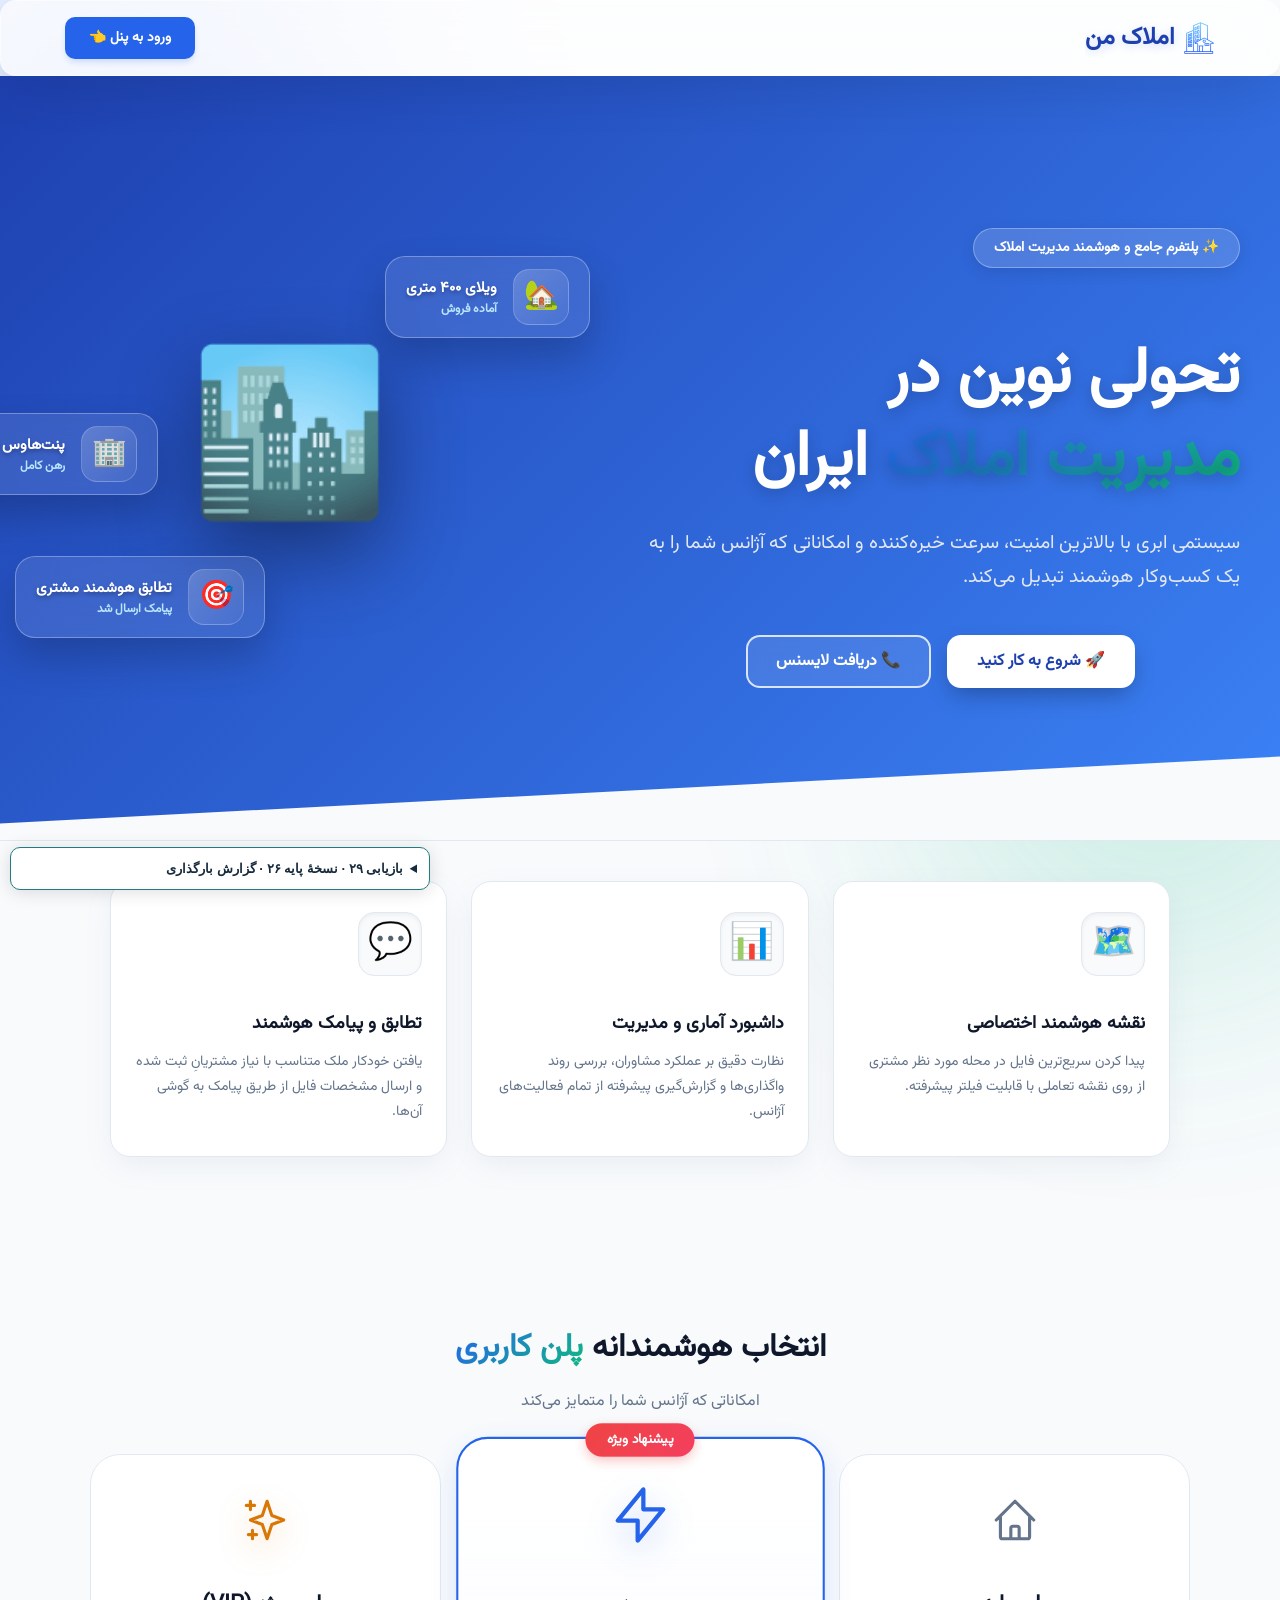
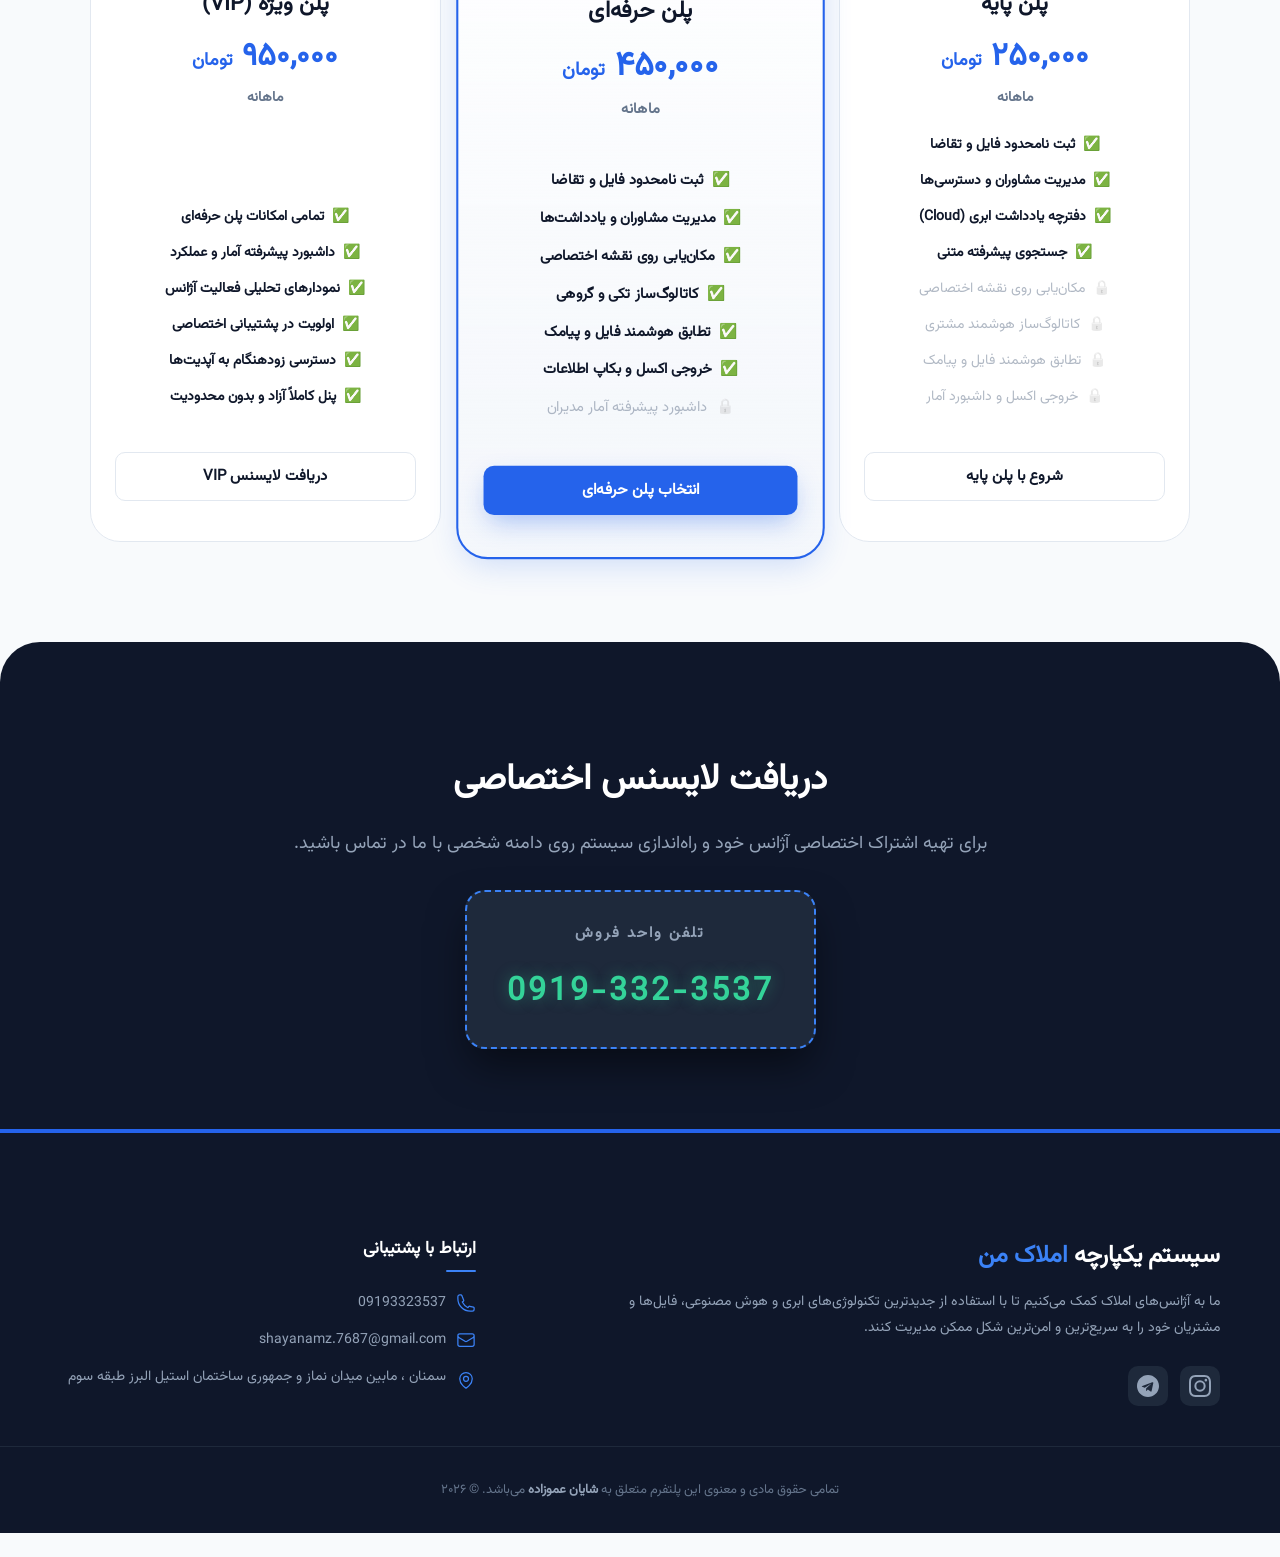
==== commit 228e12af: "fix(jarvis): normalize prices and apply safe synchronous property drafts Co-authored-by: arena-agent" ====
--- a/src/recover29.html
+++ b/src/recover29.html
@@ -5,6 +5,7 @@
     <meta name="viewport" content="width=device-width, initial-scale=1.0, maximum-scale=1.0, user-scalable=no">
     <title>املاک من — بازیابی ۲۹</title>
     <meta name="amlak-build" content="fix29-baseline26">
+    <meta name="amlak-jarvis-build" content="fix30-form-r1">
     <script>
 /* Recovery 29: diagnostic boot support only. No server data or credentials are logged. */
 (function () {
@@ -1132,14 +1133,15 @@
                 <div id="add-view" class="fade-in hidden form-card">
                     <h2 style="font-size: 18px; font-weight: bold; color: var(--primary); margin: 0 0 20px 0; border-bottom: 1px solid var(--border); padding-bottom: 12px; display: flex; align-items: center; gap: 8px;" id="form-main-title"><span>➕</span> ثبت ملک جدید</h2>
                     
+                    <div id="jarvis-draft-note" hidden style="padding:12px 16px;margin-bottom:16px;background:#eff6ff;color:#1e3a8a;border:1px solid #93c5fd;border-radius:10px;font-size:13px;line-height:1.9;" role="status"></div>
                     <form id="add-form" onsubmit="handlePropertySubmit(event)">
                         <div class="grid-2">
                             <div class="form-group"><label>معرف / مالک</label><div class="input-wrapper"><span class="input-icon">👤</span><input required type="text" id="referrer" placeholder="نام مالک..." /></div></div>
-                            <div class="form-group"><label>شماره تماس اصلی</label><div class="input-wrapper"><span class="input-icon">☎️</span><input required type="tel" id="phone" placeholder="شماره تلفن" dir="ltr" style="text-align: right;" maxlength="11" oninput="this.value = this.value.replace(/[^0-9]/g, '')" /></div></div>
+                            <div class="form-group"><label>شماره تماس اصلی</label><div class="input-wrapper"><span class="input-icon">☎️</span><input required type="tel" id="phone" placeholder="شماره تلفن" dir="ltr" style="text-align: right;" maxlength="11" oninput="this.value = JarvisFields.digits(this.value).replace(/[^0-9]/g, '')" /></div></div>
                         </div>
 
                         <div class="grid-2">
-                            <div class="form-group"><label>شماره تماس دوم</label><div class="input-wrapper"><span class="input-icon">☎️</span><input type="tel" id="phone2" placeholder="اختیاری" dir="ltr" style="text-align: right;" maxlength="11" oninput="this.value = this.value.replace(/[^0-9]/g, '')" /></div></div>
+                            <div class="form-group"><label>شماره تماس دوم</label><div class="input-wrapper"><span class="input-icon">☎️</span><input type="tel" id="phone2" placeholder="اختیاری" dir="ltr" style="text-align: right;" maxlength="11" oninput="this.value = JarvisFields.digits(this.value).replace(/[^0-9]/g, '')" /></div></div>
                             <div class="form-group"><label>شهر</label><div class="input-wrapper"><span class="input-icon">🏙️</span><input required type="text" id="city" placeholder="تهران، شیراز..." /></div></div>
                         </div>
 
@@ -1159,23 +1161,23 @@
                         </div>
 
                       <div class="grid-2">
-                            <div class="form-group"><label>متراژ</label><div class="input-wrapper"><span class="input-icon">📐</span><input required type="tel" id="area" style="text-align: right;" oninput="this.value = this.value.replace(/[^0-9]/g, '').substring(0, 7)" placeholder="متر مربع" /></div></div>
+                            <div class="form-group"><label>متراژ</label><div class="input-wrapper"><span class="input-icon">📐</span><input required type="tel" id="area" style="text-align: right;" oninput="this.value = JarvisFields.digits(this.value).replace(/[^0-9]/g, '').substring(0, 7)" placeholder="متر مربع" /></div></div>
                             <div class="form-group">
                                 <label>کاربری</label>
-                                <select id="usage" onchange="toggleLandOptions()"><option value="مسکونی">مسکونی</option><option value="تجاری">تجاری</option><option value="اداری">اداری</option><option value="زمین/کلنگی">زمین/کلنگی</option><option value="باغ">باغ</option>
-<option value="ویلایی">ویلایی</option></select>
+                                <select id="usage" required onchange="toggleLandOptions()"><option value="مسکونی">مسکونی</option><option value="تجاری">تجاری</option><option value="اداری">اداری</option><option value="زمین/کلنگی">زمین/کلنگی</option><option value="باغ">باغ</option>
+<option value="ویلایی">ویلایی</option><option value="" disabled>انتخاب کاربری…</option></select>
                             </div>
                         </div>
 
                         <!-- متراژ بنا مخصوص زمین/کلنگی -->
                         <div class="grid-2 fade-in hidden" id="land-metrics">
-                            <div class="form-group"><label>متراژ حدودی بنا (متر)</label><div class="input-wrapper"><span class="input-icon">🧱</span><input type="tel" id="build-area" dir="rtl" style="text-align: right;" oninput="this.value = this.value.replace(/[^0-9]/g, '').substring(0, 7)" placeholder="اختیاری - متر مربع" /></div></div>
+                            <div class="form-group"><label>متراژ حدودی بنا (متر)</label><div class="input-wrapper"><span class="input-icon">🧱</span><input type="tel" id="build-area" dir="rtl" style="text-align: right;" oninput="this.value = JarvisFields.digits(this.value).replace(/[^0-9]/g, '').substring(0, 7)" placeholder="اختیاری - متر مربع" /></div></div>
                         </div>
 
                          <!-- فیلدهای طبقه و واحد (محدود شده با رجکس عدد و منفی) -->
                         <div class="grid-2 fade-in" id="residential-options">
-                            <div class="form-group"><label>طبقه</label><div class="input-wrapper"><span class="input-icon">🏢</span><input type="tel" id="floor" dir="rtl" style="text-align: right;" placeholder="مثلاً: 2 (حداکثر ۲ رقم)" oninput="this.value = this.value.replace(/[^0-9\-]/g, '').replace(/(?!^)-/g, '').substring(0, this.value.startsWith('-') ? 3 : 2)" /></div></div>
-                            <div class="form-group"><label>واحد</label><div class="input-wrapper"><span class="input-icon">🚪</span><input type="tel" id="unit" dir="rtl" style="text-align: right;" placeholder="مثلاً: 14 (حداکثر ۳ رقم)" oninput="this.value = this.value.replace(/[^0-9]/g, '').substring(0, 3)" /></div></div>
+                            <div class="form-group"><label>طبقه</label><div class="input-wrapper"><span class="input-icon">🏢</span><input type="tel" id="floor" dir="rtl" style="text-align: right;" placeholder="مثلاً: 2 (حداکثر ۲ رقم)" oninput="this.value = JarvisFields.digits(this.value).replace(/[^0-9\-]/g, '').replace(/(?!^)-/g, '').substring(0, this.value.startsWith('-') ? 3 : 2)" /></div></div>
+                            <div class="form-group"><label>واحد</label><div class="input-wrapper"><span class="input-icon">🚪</span><input type="tel" id="unit" dir="rtl" style="text-align: right;" placeholder="مثلاً: 14 (حداکثر ۳ رقم)" oninput="this.value = JarvisFields.digits(this.value).replace(/[^0-9]/g, '').substring(0, 3)" /></div></div>
                         </div>
 
                         <div class="grid-2" id="building-specs">
@@ -1187,14 +1189,14 @@
                 <option value="بدون خواب/سوئیت">بدون خواب/سوئیت</option>
                 <option value="1">۱ خواب</option><option value="2">۲ خواب</option><option value="3">۳ خواب</option>
                 <option value="4">۴ خواب</option><option value="5+">۵ خواب به بالا</option>
-            </select>
+            <option value="">نامشخص</option></select>
         </div>
     </div>
     <div class="form-group" id="year-group">
         <label>سال ساخت</label>
         <div class="input-wrapper">
             <span class="input-icon">🏗️</span>
-            <input type="tel" id="year-built" style="text-align: right;" oninput="this.value = this.value.replace(/[^0-9]/g, '').substring(0, 4)" placeholder="مثال: 1402 (خالی=نامشخص)" />
+            <input type="tel" id="year-built" style="text-align: right;" oninput="this.value = JarvisFields.digits(this.value).replace(/[^0-9]/g, '').substring(0, 4)" placeholder="مثال: 1402 (خالی=نامشخص)" />
         </div>
     </div>
 </div>
@@ -1777,7 +1779,7 @@
             // ⚡ تابع هوشمند برای جداسازی ۳ رقم ۳ رقم و حذف حروف مزاحم
             window.formatPriceFilter = function(input) {
             // فقط و فقط اعداد رو نگه می‌داره (حذف حروف، +، -، و فضاهای خالی)
-            let value = input.value.replace(/[^0-9]/g, '');
+            let value = JarvisFields.digits(input.value).replace(/[^0-9]/g, '');
             
             // اگه مقداری موند، اون رو به صورت استاندارد با کاما جدا می‌کنه
             if (value !== '') {
@@ -1996,16 +1998,18 @@
         window.toggleDarkMode = function() { document.body.classList.toggle('dark'); AmlakRecovery.local.setItem('amlakDarkMode', document.body.classList.contains('dark')); document.getElementById('theme-toggle').innerText = document.body.classList.contains('dark') ? '☀️' : '🌙'; };
         
         window.setDealType = function(type) {
-            document.getElementById('deal-type').value = type;
-            ['sell', 'rent', 'full-rent'].forEach(t => document.getElementById(`btn-deal-${t}`).classList.remove('active'));
-            const tm = {'فروش':'sell', 'رهن و اجاره':'rent', 'رهن کامل':'full-rent'}; document.getElementById(`btn-deal-${tm[type]}`).classList.add('active');
-            const [pc, dc, rc] = ['price', 'deposit', 'rent'].map(id => document.getElementById(`${id}-container`));
-            const [pi, di, ri] = ['price', 'deposit', 'rent'].map(id => document.getElementById(id));
-            pi.required = false; di.required = false; ri.required = false;
-            if (type === 'فروش') { pc.classList.remove('hidden'); dc.classList.add('hidden'); rc.classList.add('hidden'); pi.required = true; } 
-            else if (type === 'رهن و اجاره') { pc.classList.add('hidden'); dc.classList.remove('hidden'); rc.classList.remove('hidden'); di.required = true; ri.required = true; } 
-            else if (type === 'رهن کامل') { pc.classList.add('hidden'); dc.classList.remove('hidden'); rc.classList.add('hidden'); di.required = true; }
+            const tm={'فروش':'sell','رهن و اجاره':'rent','رهن کامل':'full-rent'};
+            const valid=Object.prototype.hasOwnProperty.call(tm,type);
+            document.getElementById('deal-type').value=valid?type:'';
+            ['sell','rent','full-rent'].forEach(t=>document.getElementById(`btn-deal-${t}`).classList.remove('active'));
+            if(valid)document.getElementById('btn-deal-'+tm[type]).classList.add('active');
+            for(const id of ['price','deposit','rent']) {
+                const visible=!valid || (id==='price'?type==='فروش':id==='deposit'?type!=='فروش':type==='رهن و اجاره');
+                document.getElementById(id+'-container').classList.toggle('hidden',!visible);
+                document.getElementById(id).required=valid&&visible;
+            }
             window.toggleRentFilters();
+            return valid;
         };
 
         window.toggleLandOptions = function() { 
@@ -2020,7 +2024,7 @@
     const yearGroup = document.getElementById('year-group');
 
     // ۱. منطق نمایش اتاق خواب: فقط برای "مسکونی" ظاهر شود
-    const showRooms = (usage === 'مسکونی' || usage === 'ویلایی');
+    const showRooms = (usage === '' || usage === 'مسکونی' || usage === 'ویلایی');
     roomsGroup.classList.toggle('hidden', !showRooms);
 
     // ۲. منطق نمایش سال ساخت: برای همه به جز "زمین/کلنگی" و "باغ" ظاهر شود
@@ -2045,11 +2049,12 @@
     } else { 
         lo.classList.add('hidden'); 
         document.getElementById('can-partner').checked = false; 
-        if(lm) lm.classList.add('hidden');
-        if(document.getElementById('build-area')) document.getElementById('build-area').value = '';
+        const hasMetrics = usage === '' || usage === 'ویلایی' || usage === 'باغ';
+        if(lm) lm.classList.toggle('hidden', !hasMetrics);
+        if(!hasMetrics && document.getElementById('build-area')) document.getElementById('build-area').value = '';
     } 
 
-    if (usage === 'مسکونی' || usage === 'ویلایی') { 
+    if (usage === '' || ['مسکونی','ویلایی','تجاری','اداری'].includes(usage)) { 
         if(ro) ro.classList.remove('hidden'); 
     } else { 
         if(ro) ro.classList.add('hidden'); 
@@ -2352,6 +2357,14 @@
         window.handlePropertySubmit = async function(e) {
             e.preventDefault(); if(!userProfile) return; const p1 = document.getElementById('phone').value, p2 = document.getElementById('phone2').value;
             if (p1 && !/^0\d{10}$/.test(p1)) return window.showToast("❌ شماره تماس اصلی نامعتبر است."); if (p2 && !/^0\d{10}$/.test(p2)) return window.showToast("❌ شماره تماس دوم نامعتبر است.");
+            const selectedDeal = document.getElementById('deal-type').value;
+            if (!['فروش','رهن و اجاره','رهن کامل'].includes(selectedDeal)) return window.showToast('نوع واگذاری را انتخاب کنید.');
+            if (!['مسکونی','ویلایی','تجاری','اداری','زمین/کلنگی','باغ'].includes(document.getElementById('usage').value)) return window.showToast('کاربری را انتخاب کنید.');
+            for (const id of (selectedDeal==='فروش'?['price']:selectedDeal==='رهن کامل'?['deposit']:['deposit','rent'])) {
+                const el=document.getElementById(id), amount=JarvisFields.money(el.value);
+                if(amount===null)return window.showToast('مبلغ '+({price:'فروش',deposit:'رهن',rent:'اجاره'}[id])+' را به تومان و به‌صورت روشن وارد کنید.');
+                el.value=String(amount);window.formatPriceFilter(el);window.updateMoneyText(el,id+'-text');
+            }
             const btn = document.getElementById('btn-submit'); const originalText = btn.innerText; btn.innerText = 'در حال ذخیره...'; btn.disabled = true; const dealType = document.getElementById('deal-type').value;
             
             const internalNoteEl = document.getElementById('internal-note');
@@ -2429,7 +2442,8 @@
         
         window.editProperty = function(id) { 
             const prop = properties.find(p => p.id === id); if(!prop) return; 
-            editingId = id; 
+            editingId = id;
+            document.getElementById('jarvis-draft-note').hidden = true; 
             
             // ⚡ تغییر طلایی اینجاست: اول تب رو باز می‌کنیم و پاپ‌آپ رو می‌بندیم
             window.switchTab('add'); 
@@ -2493,6 +2507,10 @@
             // ⚡ اصلاح شده: هدف‌گیری دقیق فرم ثبت ملک با ID
             const propertyForm = document.getElementById('add-form');
             if(propertyForm) propertyForm.reset();
+            window.setDealType('فروش');
+            document.getElementById('geo-lat').value='';document.getElementById('geo-lng').value='';
+            window.toggleLandOptions();window.toggleGuestOptions();
+            document.getElementById('jarvis-draft-note').hidden=true;
             
             // پاکسازی عکس‌ها و متون قیمت
             tempImagesBase64 = [];
@@ -3945,7 +3963,7 @@
             // اگر دکمه به خاطر پلن قفل بود، اصلاً بازش نکن
             if (document.getElementById('jarvis-btn').classList.contains('locked-item')) return;
             document.getElementById('jarvis-modal').classList.toggle('hidden');
-            setTimeout(() => document.getElementById('jarvis-input').focus(), 100);
+            if (!document.getElementById('jarvis-modal').classList.contains('hidden')) document.getElementById('jarvis-input').focus({preventScroll:true});
         };
       // ========================================================
         // 🎙️ سیستم ضبط صدای آفلاین (مقاوم در برابر فیلترینگ)
@@ -4068,6 +4086,7 @@
                 };
 
                 mediaRecorder.onstop = async () => {
+                    const voiceCommand = beginJarvisCommand();
                     isRecording = false;
                     clearTimeout(recordGuardTimer);
                     micBtn.classList.remove('recording');
@@ -4090,7 +4109,7 @@
                     const audioBlob = await window.recordedBlobToWav(recorded);
 
                     // ⚡ اینجا فایل صوتی آماده است! می‌فرستیمش به سرور
-                    await processAudioOnServer(audioBlob);
+                    if (jarvisCommandCurrent(voiceCommand)) await processAudioOnServer(audioBlob, voiceCommand);
                 };
 
                 // شروع ضبط
@@ -4108,29 +4127,30 @@
             if (!text) return;
 
             const chatBox = document.getElementById('jarvis-chat-box');
-            chatBox.innerHTML += `<div class="jarvis-message user">${text}</div>`;
+            const command = beginJarvisCommand();
+            jarvisChatMessage(chatBox, text, 'user');
             inputEl.value = '';
 
-            const typingId = 'typing-' + Date.now();
-            chatBox.innerHTML += `<div id="${typingId}" class="jarvis-message ai" style="opacity: 0.7;">در حال تحلیل دستور... 🧠</div>`;
+            const typingId = 'typing-' + command.id + '-' + Date.now();
+            jarvisChatMessage(chatBox, 'در حال تحلیل دستور... 🧠', 'ai', typingId);
             chatBox.scrollTop = chatBox.scrollHeight;
 
-            await callJarvisBrain({ text: text }, chatBox, typingId);
+            await callJarvisBrain({ text: text }, chatBox, typingId, command);
         };
 
         // ارسال از طریق میکروفون (تبدیل صدا به متن کدگذاری شده Base64)
         // 🎙️ ارسال مستقیم فایل ضبط‌شده به موتور تبدیل صوت به متن و سپس ارسال متن به جارویس
 // 🎙️ ارسال مستقیم فایل ضبط‌شده به موتور تبدیل صوت به متن و سپس ارسال متن به جارویس
-window.processAudioOnServer = async function(audioBlob) {
+window.processAudioOnServer = async function(audioBlob, command = beginJarvisCommand()) {
     const chatBox = document.getElementById('jarvis-chat-box');
     const inputEl = document.getElementById('jarvis-input');
     
     // ۱. نمایش حباب پیام صوتی در حال پردازش در چت کاربر
-    const tempUserMsgId = 'voice-user-' + Date.now();
-    chatBox.innerHTML += `<div id="${tempUserMsgId}" class="jarvis-message user">🎤 <i>[صدا ضبط شد، در حال تبدیل به متن...]</i></div>`;
+    const tempUserMsgId = 'voice-user-' + command.id + '-' + Date.now();
+    jarvisChatMessage(chatBox, '🎤 صدا ضبط شد، در حال تبدیل به متن…', 'user', tempUserMsgId);
     
-    const typingId = 'typing-' + Date.now();
-    chatBox.innerHTML += `<div id="${typingId}" class="jarvis-message ai" style="opacity: 0.7;">در حال شنیدن و پیاده‌سازی صدا... 🎧</div>`;
+    const typingId = 'typing-' + command.id + '-' + Date.now();
+    jarvisChatMessage(chatBox, 'در حال شنیدن و پیاده‌سازی صدا... 🎧', 'ai', typingId);
     chatBox.scrollTop = chatBox.scrollHeight;
 
     try {
@@ -4172,11 +4192,12 @@
         }
 
         const transcribedText = result.text.trim();
+        if (!jarvisCommandCurrent(command)) { document.getElementById(typingId)?.remove();jarvisChatMessage(chatBox,'پاسخ صوتی قبلی کنار گذاشته شد؛ دستور جدیدتر اولویت دارد.');return; }
 
         // ۴. جایگزین کردن متن پیاده‌شده به جای پیام موقت
         const userMsgEl = document.getElementById(tempUserMsgId);
         if (userMsgEl) {
-            userMsgEl.innerHTML = `🎤 ${window.escapeHTML(transcribedText)}`;
+            userMsgEl.textContent = '🎤 ' + transcribedText;
         }
 
         // ۵. به‌روزرسانی پیام وضعیت هوش مصنوعی
@@ -4186,137 +4207,289 @@
         }
 
         // ۶. ارسال متن به دست آمده به مغز پردازشگر دستورات
-        await callJarvisBrain({ text: transcribedText }, chatBox, typingId);
+        await callJarvisBrain({ text: transcribedText }, chatBox, typingId, command);
 
     } catch (err) {
         console.error("Transcribe Error:", err);
         if (document.getElementById(typingId)) document.getElementById(typingId).remove();
-        chatBox.innerHTML += `<div class="jarvis-message ai" style="color:#ef4444;">❌ خطا در پردازش صدا: ${err.message || 'ارتباط با سرور برقرار نشد.'}</div>`;
+        jarvisChatMessage(chatBox, '❌ خطا در پردازش صدا: ' + (err.message || 'ارتباط با سرور برقرار نشد.'));
         chatBox.scrollTop = chatBox.scrollHeight;
     } finally {
         if (inputEl) inputEl.placeholder = "دستور خود را بگویید یا تایپ کنید...";
     }
 };
 
-        // ⚡ تابع مرکزی با استفاده از موتور اصلی سیستم (apiCall)
-        window.callJarvisBrain = async function(payload, chatBox, typingId) {
+        // BEGIN FIX30 JARVIS CONTRACT
+/* fix30: deterministic boundary between model output and the existing property form.
+ * No network, DOM, storage or database work. Unsupported/ambiguous values stay null.
+ */
+(function (root) {
+    'use strict';
+    const MAX_MONEY = Number.MAX_SAFE_INTEGER;
+    const small = {صفر:0,یک:1,یه:1,دو:2,سه:3,چهار:4,پنج:5,شش:6,شیش:6,هفت:7,هشت:8,نه:9,ده:10,یازده:11,دوازده:12,سیزده:13,چهارده:14,پانزده:15,شانزده:16,هفده:17,هجده:18,هیجده:18,نوزده:19,بیست:20,سی:30,چهل:40,پنجاه:50,شصت:60,هفتاد:70,هشتاد:80,نود:90,صد:100,یکصد:100,دویست:200,سیصد:300,چهارصد:400,پانصد:500,پونصد:500,ششصد:600,هفتصد:700,هشتصد:800,نهصد:900,نیم:0.5};
+    const ordinal = {اول:1,اولین:1,یکم:1,دوم:2,سوم:3,چهارم:4,پنجم:5,ششم:6,هفتم:7,هشتم:8,نهم:9,دهم:10,یازدهم:11,دوازدهم:12,سیزدهم:13,چهاردهم:14,پانزدهم:15};
+    const powers = {هزار:3,میلیون:6,میلیارد:9,تریلیون:12,thousand:3,million:6,billion:9,trillion:12};
+    const numericFields = {area:[1,9999999],buildArea:[0,9999999],floor:[-99,99],unit:[0,999],yearBuilt:[1,9999]};
+    const labels = {price:'قیمت کل',deposit:'رهن',rent:'اجاره',pricePerMeter:'قیمت هر متر',area:'متراژ',buildArea:'زیربنا',floor:'طبقه',unit:'واحد',yearBuilt:'سال ساخت',rooms:'تعداد خواب',phone:'تلفن',phone2:'تلفن دوم',hasParking:'پارکینگ',hasElevator:'آسانسور',hasStorage:'انباری',canExchange:'معاوضه',canPartner:'مشارکت',isPreSale:'پیش‌فروش',referrer:'نام مالک/معرف',city:'شهر',location:'محله',exactAddress:'آدرس دقیق',description:'توضیحات',internalNote:'یادداشت خصوصی'};
+    function digits(value) { return String(value).replace(/[۰-۹٠-٩]/g, ch => String(ch.charCodeAt(0) - (ch <= '٩' ? 1632 : 1776))); }
+    function clean(value) { return digits(value).normalize('NFKC').toLowerCase().replace(/ي|ى/g,'ی').replace(/ك/g,'ک').replace(/\u200c|\u200d/g,' ').replace(/[\u064b-\u065f\u0670\u0640\u200e\u200f\u202a-\u202e]/g,'').replace(/\s+/g,' ').trim(); }
+    const missing = value => value === null || value === undefined || (typeof value === 'string' && value.trim() === '');
+    function atom(token) {
+        if (Object.prototype.hasOwnProperty.call(small,token)) return small[token];
+        const s = token.replace(/٬/g,',').replace(/٫/g,'.').replace(/−/g,'-');
+        const plain = /^[+-]?\d+(?:\.\d+)?(?:e[+-]?\d{1,2})?$/i.test(s);
+        const grouped = /^[+-]?\d{1,3}(?:,\d{3})+(?:\.\d+)?$/.test(s);
+        if (!plain && !grouped) return null;
+        const value = Number(s.replace(/,/g,''));
+        return Number.isFinite(value) && Math.abs(value) <= MAX_MONEY ? value : null;
+    }
+    function group(tokens) {
+        if (!tokens.length) return null;
+        const decimal = tokens.indexOf('ممیز');
+        if (decimal !== -1) {
+            if (tokens.lastIndexOf('ممیز') !== decimal) return null;
+            const whole=group(tokens.slice(0,decimal)), tail=tokens.slice(decimal+1);
+            let fraction;
+            if(tail.length && tail.every(t=>atom(t)!==null && Number.isInteger(atom(t)) && atom(t)>=0 && atom(t)<=9)) fraction=tail.map(t=>String(atom(t))).join('');
+            else { const n=group(tail); if(n===null || !Number.isInteger(n) || n<0)return null; fraction=String(n); }
+            return whole!==null && whole>=0 && Number.isInteger(whole) && fraction.length<=6 ? Number(whole+'.'+fraction) : null;
+        }
+        let value=0, previous=Infinity, needNumber=true;
+        for(const token of tokens) {
+            if(token==='و') { if(needNumber)return null;needNumber=true;continue; }
+            if(!needNumber)return null;
+            const n=atom(token); if(n===null || (previous!==Infinity && (n>=previous || !Number.isInteger(previous))))return null;
+            value+=n;previous=n;needNumber=false;
+        }
+        return needNumber ? null : value;
+    }
+    // Decimal exponent shifting avoids 5.31 * 1e9 floating-point drift.
+    function shift(value,power) { const parts=String(value).split('e'); return Number(parts[0]+'e'+((Number(parts[1])||0)+power)); }
+    function numberText(value, allowRemainder = true) {
+        if(typeof value==='number')return Number.isFinite(value)?value:null;
+        if(typeof value!=='string'||value.length>180)return null;
+        let text=clean(value).replace(/٫/g,'.').replace(/،/g,' و ');
+        text=text.replace(/(هزار|میلیون|میلیارد|تریلیون|thousand|million|billion|trillion)/g,' $1 ').replace(/\s+/g,' ').trim();
+        const tokens=text.split(' ').filter(Boolean); let total=0,buffer=[],lastPower=null,endsScale=false;
+        for(const token of tokens) {
+            if(Object.prototype.hasOwnProperty.call(powers,token)) {
+                const power=powers[token];
+                if(!buffer.length && endsScale && power>lastPower) { total=shift(total,power);lastPower+=power;continue; }
+                const n=buffer.length?group(buffer):((lastPower===null && power===3)?1:null);
+                if(n===null || (lastPower!==null && power>=lastPower))return null;
+                total+=shift(n,power);buffer=[];lastPower=power;endsScale=true;
+            } else {
+                if(token==='و' && endsScale && !buffer.length){endsScale=false;continue;}
+                buffer.push(token);endsScale=false;
+            }
+        }
+        if(buffer.length) {
+            const tail=group(buffer);if(tail===null)return null;
+            if(lastPower!==null) {
+                // "یک میلیارد و نیم" is explicit; "یک میلیارد و دویست" is not.
+                if(buffer.length===1 && buffer[0]==='نیم')total+=shift(tail,lastPower);
+                else if(allowRemainder || lastPower<=3)total+=tail;
+                else return null;
+            } else total=tail;
+        } else if(!endsScale)return null;
+        return Number.isFinite(total) ? total : null;
+    }
+    function money(value) {
+        if(missing(value))return null;
+        let rial=false, text=value;
+        if(typeof value==='string') {
+            text=clean(value);
+            const units=text.match(/تومان|تومن|ریال|tomans?|rials?|irr/g)||[];
+            const types=new Set(units.map(u=>/ریال|rial|irr/.test(u)?'rial':'toman'));
+            if(types.size>1)return null;rial=types.has('rial');
+            text=text.replace(/تومان|تومن|ریال|tomans?|rials?|irr/g,' ').trim();
+        }
+        let n=numberText(text,false);if(n===null)return null;if(rial)n=shift(n,-1);
+        return Number.isSafeInteger(n)&&n>=0&&n<=MAX_MONEY?n:null;
+    }
+    function quantity(value,min,max) {
+        if(missing(value))return null;
+        let text=value;
+        if(typeof value==='string') {
+            text=clean(value).replace(/متر\s*مربع|مترمربعی|متری|متر|سال\s*ساخت|سال|طبقه|واحد|خواب|sqm|m²|m2/g,' ').trim();
+            if(text==='همکف')text='0';
+            if(Object.prototype.hasOwnProperty.call(ordinal,text))text=String(ordinal[text]);
+            if(text.startsWith('منفی ')) { const n=numberText(text.slice(5));return n!==null&&Number.isInteger(n)&&-n>=min&&-n<=max?-n:null; }
+        }
+        const n=numberText(text);return Number.isSafeInteger(n)&&n>=min&&n<=max?n:null;
+    }
+    function boolean(value) {
+        if(typeof value==='boolean')return value;
+        if(value===1||value===0)return value===1;
+        if(typeof value!=='string')return null;
+        const s=clean(value);
+        if(['true','1','yes','بله','دارد','بلی'].includes(s))return true;
+        if(['false','0','no','خیر','ندارد','نه'].includes(s))return false;
+        return null;
+    }
+    function enumValue(value,options) {
+        if(typeof value!=='string')return null;
+        const key=clean(value).replace(/[\/_-]+/g,' ').replace(/\s+/g,' ').trim();
+        for(const [name,aliases] of Object.entries(options)) if([name,...aliases].some(v=>clean(v).replace(/[\/_-]+/g,' ').replace(/\s+/g,' ').trim()===key))return name;
+        return null;
+    }
+    const deals={'فروش':['خرید','خرید و فروش','sale','sell'],'رهن و اجاره':['اجاره','رهن اجاره','رهن/اجاره','رهن واجاره','rent','rental'],'رهن کامل':['رهنکامل','full rent','full-rent']};
+    const usages={'مسکونی':['آپارتمان','اپارتمان','خانه','منزل','سوئیت','سوییت','آپارتمانی','apartment','residential'],'ویلایی':['ویلا','ویلائی','خانه باغ','villa'],'تجاری':['مغازه','دکان','commercial','shop'],'اداری':['دفتر','دفتر کار','مطب','office'],'زمین/کلنگی':['زمین','کلنگی','زمین کلنگی','land'],'باغ':['باغچه','garden']};
+    function phone(value) {
+        if(missing(value)||(!['string','number'].includes(typeof value)))return null;
+        let text=digits(value).replace(/[\s()\-]/g,'');
+        if(/^(?:\+98|0098)\d{10}$/.test(text))text='0'+text.replace(/^(?:\+98|0098)/,'');
+        else if(/^98\d{10}$/.test(text))text='0'+text.slice(2);
+        else if(typeof value==='number' && /^\d{10}$/.test(text))text='0'+text;
+        return /^0\d{10}$/.test(text)?text:null;
+    }
+    function normalize(raw) {
+        if(!raw || typeof raw!=='object' || Array.isArray(raw))throw new Error('مشخصات ملک در پاسخ مدل معتبر نیست.');
+        const values={},warnings=[];
+        function take(key,value) { values[key]=value; if(!missing(raw[key]) && value===null)warnings.push((labels[key]||key)+' نامعتبر یا مبهم بود و نیاز به بررسی دارد.'); }
+        values.dealType=enumValue(raw.dealType,deals);values.usage=enumValue(raw.usage,usages);
+        if(!values.dealType)warnings.push('نوع واگذاری را انتخاب کنید.');
+        if(!values.usage)warnings.push('کاربری را انتخاب کنید.');
+        for(const [key,[min,max]] of Object.entries(numericFields))take(key,quantity(raw[key],min,max));
+        for(const key of ['price','deposit','rent','pricePerMeter'])take(key,money(raw[key]));
+        for(const key of ['phone','phone2']) { take(key,phone(raw[key])); if(typeof raw[key]==='number' && values[key] && String(raw[key]).length===10) warnings.push('صفر ابتدایی '+labels[key]+' که مدل عددی فرستاده بود برگردانده شد؛ شماره را بررسی کنید.'); }
+        for(const key of ['referrer','city','location','exactAddress','description','internalNote']) {
+            const v=raw[key];take(key,typeof v==='string'&&v.trim()&&v.length<=8000?v.trim():null);
+        }
+        for(const key of ['hasParking','hasElevator','hasStorage','canExchange','canPartner','isPreSale'])take(key,boolean(raw[key]));
+        let rooms=null;
+        if(typeof raw.rooms==='string'&&/^(بدون\s*خواب(?:\s*\/\s*سوئیت)?|سوئیت|سوییت|استودیو|studio)$/.test(clean(raw.rooms)))rooms='بدون خواب/سوئیت';
+        else if(typeof raw.rooms==='string'&&/^(?:5\+|5\s*(?:به\s*بالا|خواب به بالا))$/.test(clean(raw.rooms)))rooms='5+';
+        else {const n=quantity(raw.rooms,0,99);if(n!==null)rooms=n===0?'بدون خواب/سوئیت':n>=5?'5+':String(n);}
+        take('rooms',rooms);
+        if(values.price===null && values.pricePerMeter!==null && values.area>0 && values.dealType==='فروش') {
+            const total=values.pricePerMeter*values.area;
+            if(Number.isSafeInteger(total) && total<=MAX_MONEY) {values.price=total;warnings.push('قیمت کل از قیمت هر متر × متراژ محاسبه شد؛ آن را تأیید کنید.');}
+            else warnings.push('قیمت کل محاسبه‌شده از محدودهٔ عددی مجاز بیشتر است.');
+        }
+        if(values.pricePerMeter!==null && (values.dealType!=='فروش'||!values.area))warnings.push('برای محاسبهٔ قیمت متری، نوع فروش و متراژ معتبر لازم است.');
+        if((values.dealType==='فروش' && (values.deposit>0||values.rent>0)) || (values.dealType==='رهن کامل' && values.rent>0) || (['رهن کامل','رهن و اجاره'].includes(values.dealType) && values.price>0)) {
+            values.dealType=null;warnings.push('نوع واگذاری و مبلغ‌ها ناسازگارند؛ نوع واگذاری را دوباره انتخاب کنید.');
+        }
+        const meaningful=Object.entries(values).some(([k,v])=>!missing(v) && (typeof v!=='boolean'||v===true));
+        return {values,warnings:[...new Set(warnings)],meaningful};
+    }
+    const api={digits,clean,money,quantity,boolean,phone,normalize};
+    if(typeof module!=='undefined'&&module.exports)module.exports=api;else root.JarvisFields=api;
+})(typeof window!=='undefined'?window:globalThis);
+
+        // fix30: one synchronous, validated draft transaction; no timeout-based field writes.
+        let jarvisCommandSequence = 0;
+        function jarvisAccountKey() { return userProfile ? JSON.stringify([userProfile.agencyId,userProfile.role,userProfile.token]) : ''; }
+        function jarvisActiveView() { return ['list','map','add','demands','add-demand','members','dashboard','profile','guest-search','guest-agencies','guest-properties'].find(id=>{const el=document.getElementById(id+'-view');return el&&!el.classList.contains('hidden');}) || ''; }
+        function jarvisDraftFingerprint() {
+            const form=document.getElementById('add-form');
+            return JSON.stringify({editingId,fields:Array.from(form.querySelectorAll('input,select,textarea')).filter(el=>el.type!=='file').map(el=>[el.id,el.type==='checkbox'?el.checked:el.value]),images:tempImagesBase64});
+        }
+        function jarvisDraftIsDirty() {
+            if (editingId || tempImagesBase64.length) return true;
+            return Array.from(document.getElementById('add-form').querySelectorAll('input,select,textarea')).some(el=>{
+                if (el.type==='file') return false;
+                if (el.type==='checkbox') return el.checked!==el.defaultChecked;
+                if (el.type==='hidden') return el.value!==({ 'deal-type':'فروش','geo-lat':'','geo-lng':'' }[el.id] ?? el.defaultValue);
+                if (el.tagName==='SELECT') {
+                    const initial=Array.from(el.options).find(option=>option.defaultSelected) || el.options[0];
+                    return el.value!==(initial?.value || '');
+                }
+                return el.value!==el.defaultValue;
+            });
+        }
+        function beginJarvisCommand() {
+            return {id:++jarvisCommandSequence,account:jarvisAccountKey(),fingerprint:jarvisDraftFingerprint(),view:jarvisActiveView(),
+                wasChatOpen:!document.getElementById('jarvis-modal').classList.contains('hidden')};
+        }
+        function jarvisCommandCurrent(context) { return context.id===jarvisCommandSequence && context.account===jarvisAccountKey(); }
+        function jarvisChatMessage(chatBox, text, role='ai', id=null) {
+            const bubble=document.createElement('div');bubble.className='jarvis-message '+role;bubble.textContent=String(text || '');
+            if(id)bubble.id=id;chatBox.appendChild(bubble);chatBox.scrollTop=chatBox.scrollHeight;return bubble;
+        }
+        function jarvisReviewNote(result) {
+            const notes=[...result.warnings];
+            const required={referrer:'نام مالک/معرف',phone:'شماره تماس',city:'شهر',location:'محله',area:'متراژ'};
+            for(const [id,label] of Object.entries(required)) if(!document.getElementById(id).value.trim())notes.push(label+' را تکمیل کنید.');
+            const deal=document.getElementById('deal-type').value;
+            if(deal==='فروش'&&!document.getElementById('price').value)notes.push('قیمت کل از متن مشخص نشد؛ آن را وارد کنید.');
+            if(['رهن کامل','رهن و اجاره'].includes(deal)&&!document.getElementById('deposit').value)notes.push('مبلغ رهن را تکمیل کنید.');
+            if(deal==='رهن و اجاره'&&!document.getElementById('rent').value)notes.push('مبلغ اجاره را تکمیل کنید (صفر نیز مقدار معتبر است).');
+            const box=document.getElementById('jarvis-draft-note');box.replaceChildren();box.hidden=false;
+            const heading=document.createElement('strong');heading.textContent='پیش‌نویس جارویس · اصلاح فرم ۳۰';box.appendChild(heading);
+            const hint=document.createElement('div');hint.textContent='هنوز هیچ ملکی ذخیره نشده است؛ قیمت‌ها به تومان‌اند. پیش از ثبت همهٔ مقدارها را بررسی کنید.';box.appendChild(hint);
+            if(notes.length) { const ul=document.createElement('ul');for(const note of new Set(notes)){const li=document.createElement('li');li.textContent=note;ul.appendChild(li);}box.appendChild(ul); }
+        }
+        function applyJarvisDraft(result, askBeforeReplace=false) {
+            if(!userProfile || !['مدیر','مشاور'].includes(userProfile.role)) { window.showToast('ابتدا وارد حساب خود شوید.');return false; }
+            if(!result.meaningful) { window.showToast('مشخصات قابل انتقالی دریافت نشد.');return false; }
+            if(askBeforeReplace && jarvisDraftIsDirty() && !window.confirm('فرم فعلی یا فایل در حال ویرایش، مقدار دارد. پیش‌نویس جدید جارویس جایگزین آن شود؟ اطلاعات قبلی در سرور تغییر نمی‌کند.')) return false;
+            const v=result.values,form=document.getElementById('add-form');
+            // Clear editing identity, pictures and visibility defaults only after explicit consent.
+            editingId=null;form.reset();tempImagesBase64=[];window.renderImagePreviews();
+            document.getElementById('geo-lat').value='';document.getElementById('geo-lng').value='';
+            document.getElementById('form-main-title').innerHTML='<span>➕</span> ثبت ملک جدید';
+            document.getElementById('btn-submit').innerText='ثبت ملک';document.getElementById('btn-cancel-edit').classList.add('hidden');
+            const tabText=document.getElementById('tab-add-text');if(tabText)tabText.innerText='ثبت ملک';
+            document.getElementById('usage').value=v.usage || '';
+            window.toggleLandOptions();window.setDealType(v.dealType || '');window.toggleGuestOptions();
+            const fields={referrer:'referrer',phone:'phone',phone2:'phone2',city:'city',location:'location',exactAddress:'exact-address',area:'area',
+                floor:'floor',unit:'unit',yearBuilt:'year-built',buildArea:'build-area',description:'description',internalNote:'internal-note'};
+            for(const [key,id] of Object.entries(fields)) {
+                const el=document.getElementById(id);if(v[key]!==null && v[key]!==undefined)el.value=String(v[key]);
+                el.dispatchEvent(new Event('input',{bubbles:true}));
+            }
+            document.getElementById('rooms').value=v.rooms===null?'':v.rooms;
+            const checks={hasParking:'has-parking',hasElevator:'has-elevator',hasStorage:'has-storage',canExchange:'can-exchange',canPartner:'can-partner',isPreSale:'can-presale'};
+            for(const [key,id] of Object.entries(checks))document.getElementById(id).checked=v[key]===true;
+            // Fill every known amount after visibility is settled. No truthy checks: 0 is valid.
+            for(const key of ['price','deposit','rent']) {
+                const el=document.getElementById(key);el.value=v[key]===null?'':String(v[key]);
+                el.dispatchEvent(new Event('input',{bubbles:true}));
+            }
+            // Never leave a populated model field hidden from the user's review.
+            if(v.floor!==null || v.unit!==null)document.getElementById('residential-options').classList.remove('hidden');
+            if(v.buildArea!==null)document.getElementById('land-metrics').classList.remove('hidden');
+            if(v.rooms!==null)document.getElementById('rooms-group').classList.remove('hidden');
+            if(v.yearBuilt!==null)document.getElementById('year-group').classList.remove('hidden');
+            if(v.canPartner===true)document.getElementById('land-options').classList.remove('hidden');
+            const roomsVisible=!document.getElementById('rooms-group').classList.contains('hidden'), yearVisible=!document.getElementById('year-group').classList.contains('hidden');
+            document.getElementById('building-specs').classList.toggle('hidden',!roomsVisible&&!yearVisible);
+            document.getElementById('building-specs').classList.toggle('grid-2',roomsVisible&&yearVisible);
+            document.getElementById('jarvis-modal').classList.add('hidden'); // Never toggle a closed chat back open.
+            window.switchTab('add');jarvisReviewNote(result);
+            window.showToast('پیش‌نویس آمادهٔ بازبینی است؛ برای ذخیره باید خودت «ثبت ملک» را بزنی.');
+            return true;
+        }
+        window.callJarvisBrain = async function(payload, chatBox, typingId, context=beginJarvisCommand()) {
             try {
-                // ارسال درخواست دقیقاً مثل بقیه بخش‌های سایتت (امنیت 100%)
-                const resData = await window.apiCall('jarvisProcess', payload);
-
-                if (document.getElementById(typingId)) document.getElementById(typingId).remove();
-
-                const aiMsg = resData.ai_message;
-                const action = resData.action;
-                const params = resData.params;
-
-                // نمایش جواب جارویس
-                chatBox.innerHTML += `<div class="jarvis-message ai">${aiMsg}</div>`;
-                chatBox.scrollTop = chatBox.scrollHeight;
-
-                // ⚡ جادوی اتوماسیون: اجرای فرمان پر کردن فرم
-                if (action === 'openPropertyModal') {
-                    setTimeout(() => {
-                        window.toggleJarvis(); // بستن موقت چت جارویس
-                        if (typeof window.switchTab === 'function') window.switchTab('add'); // باز کردن تب ثبت
-                        
-                        // صبر می‌کنیم تا تب کاملاً باز بشه
-                        setTimeout(() => {
-                            console.log("🧠 دیتای خالص هوش مصنوعی:", params);
-                            
-                            try {
-                                // ۱. نوع واگذاری
-                                if (params.dealType) window.setDealType(params.dealType);
-                                
-                                // ۲. کاربری (تشخیص هوشمند مسکونی/تجاری/ویلایی)
-                                if (params.usage) {
-                                    const uEl = document.getElementById('usage');
-                                    if (uEl) {
-                                        uEl.value = params.usage;
-                                        if (typeof window.toggleLandOptions === 'function') window.toggleLandOptions();
-                                    }
-                                }
-                                
-                                // ۳. متراژ و محله
-                                if (params.area && document.getElementById('area')) {
-                                    document.getElementById('area').value = String(params.area).replace(/[^0-9]/g, '');
-                                }
-                                if (params.location && document.getElementById('location')) {
-                                    document.getElementById('location').value = params.location;
-                                }
-                                
-                                // ۴. قیمت‌ها (با تفکیک دقیق فروش و رهن و اجاره)
-                                setTimeout(() => {
-                                    if (params.dealType === 'فروش' && params.price) {
-                                        const pEl = document.getElementById('price');
-                                        if (pEl) {
-                                            pEl.value = window.formatMoney(String(params.price).replace(/[^0-9]/g, ''));
-                                            window.updateMoneyText(pEl, 'price-text');
-                                        }
-                                    } else {
-                                        if (params.deposit && document.getElementById('deposit')) {
-                                            const dEl = document.getElementById('deposit');
-                                            dEl.value = window.formatMoney(String(params.deposit).replace(/[^0-9]/g, ''));
-                                            window.updateMoneyText(dEl, 'deposit-text');
-                                        }
-                                        if (params.rent && document.getElementById('rent') && params.dealType === 'رهن و اجاره') {
-                                            const rEl = document.getElementById('rent');
-                                            rEl.value = window.formatMoney(String(params.rent).replace(/[^0-9]/g, ''));
-                                            window.updateMoneyText(rEl, 'rent-text');
-                                        }
-                                    }
-                                }, 250);
-
-                                // 🚀 ۵. جادوی جدید: پر کردن بقیه فیلدهای متنی و عددی (مالک، شهر، طبقه و...)
-                                const fieldMap = {
-                                    'referrer': params.referrer,
-                                    'phone': params.phone,
-                                    'city': params.city,
-                                    'exact-address': params.exactAddress,
-                                    'floor': params.floor,
-                                    'unit': params.unit,
-                                    'year-built': params.yearBuilt,
-                                    'build-area': params.buildArea,
-                                    'description': params.description,
-                                    'internal-note': params.internalNote
-                                };
-                                
-                                for (const [id, value] of Object.entries(fieldMap)) {
-                                    if (value !== null && value !== undefined && document.getElementById(id)) {
-                                        document.getElementById(id).value = value;
-                                    }
-                                }
-
-                                // 🚀 ۶. تنظیم چک‌باکس‌ها (امکانات رفاهی)
-                                if (document.getElementById('has-parking')) document.getElementById('has-parking').checked = !!params.hasParking;
-                                if (document.getElementById('has-elevator')) document.getElementById('has-elevator').checked = !!params.hasElevator;
-                                if (document.getElementById('has-storage')) document.getElementById('has-storage').checked = !!params.hasStorage;
-
-                                // 🚀 ۷. تنظیم تعداد خواب (هماهنگ با Select)
-                                if (params.rooms !== null && params.rooms !== undefined && document.getElementById('rooms')) {
-                                     let rVal = String(params.rooms);
-                                     if(rVal >= 5) rVal = "5+";
-                                     if(rVal == 0 || rVal.includes("بدون")) rVal = "بدون خواب/سوئیت";
-                                     document.getElementById('rooms').value = rVal;
-                                }
-
-                                window.showToast("✨ جارویس فرم را با موفقیت پر کرد!");
-
-                            } catch (e) {
-                                console.error("❌ خطای جاوااسکریپت:", e);
-                            }
-                        }, 600);
-                    }, 1500);
-                }
-
-            } catch (error) {
-                console.error("Jarvis Error:", error);
-                if (document.getElementById(typingId)) document.getElementById(typingId).remove();
-                chatBox.innerHTML += `<div class="jarvis-message ai" style="color:#ef4444;">❌ ارور: ${error.message || 'ارتباط با سرور قطع شد'}</div>`;
-                chatBox.scrollTop = chatBox.scrollHeight;
-            }
-        };
-        
+                const resData=await window.apiCall('jarvisProcess',payload);
+                document.getElementById(typingId)?.remove();
+                if(!jarvisCommandCurrent(context)) { jarvisChatMessage(chatBox,'پاسخ دستور قبلی کنار گذاشته شد تا فرمِ دستور جدید تغییر نکند.');return; }
+                const message=jarvisChatMessage(chatBox,'پیش‌نویس؛ هنوز ثبت نشده. '+(typeof resData.ai_message==='string'?resData.ai_message:'خروجی مدل دریافت شد.'));
+                if(!resData.params || typeof resData.params!=='object' || Array.isArray(resData.params)) throw new Error('خروجی مشخصات ملک معتبر نیست.');
+                const result=JarvisFields.normalize(resData.params);
+                if(resData.jarvisBuild!=='fix30-form-r1')result.warnings.push('نسخهٔ جدید پاسخ سرور تأیید نشد؛ فایل‌های API بستهٔ ۳۰ را هم بررسی کنید.');
+                if(!result.meaningful) { jarvisChatMessage(chatBox,'مشخصات کافی دریافت نشد؛ نوع ملک، نوع واگذاری و مبلغ را روشن‌تر بنویسید.');return; }
+                const changed=context.fingerprint!==jarvisDraftFingerprint() || context.view!==jarvisActiveView()
+                    || (context.wasChatOpen && document.getElementById('jarvis-modal').classList.contains('hidden'));
+                if(changed || jarvisDraftIsDirty()) {
+                    const note=document.createElement('p');note.textContent='برای حفظ فرم فعلی، چیزی خودکار عوض نشد. در صورت تمایل پیش‌نویس جدید را اعمال کنید.';message.appendChild(note);
+                    const button=document.createElement('button');button.type='button';button.className='btn-modern';button.style.cssText='margin-top:8px;padding:8px 12px;';button.textContent='اعمال پیش‌نویس جدید';
+                    button.addEventListener('click',()=>{
+                        if(context.account!==jarvisAccountKey()) { window.showToast('حساب تغییر کرده است؛ دستور را دوباره بفرستید.');return; }
+                        if(applyJarvisDraft(result,true)) { ++jarvisCommandSequence;button.disabled=true;button.textContent='پیش‌نویس اعمال شد'; }
+                    });message.appendChild(button);chatBox.scrollTop=chatBox.scrollHeight;
+                    window.showToast('نتیجهٔ جارویس آماده است؛ برای حفظ تغییراتت، از داخل گفتگو تأیید کن.');
+                } else applyJarvisDraft(result);
+            } catch(error) {
+                document.getElementById(typingId)?.remove();
+                jarvisChatMessage(chatBox,'❌ '+(error.message || 'ارتباط با سرور قطع شد'));
+            }
+        };
+        // END FIX30 JARVIS CONTRACT
+
         setTimeout(function () {
             try { boot(); } catch (error) { AmlakRecovery.report('راه‌اندازی: ' + error.message); }
             AmlakRecovery.optionalAssets();
